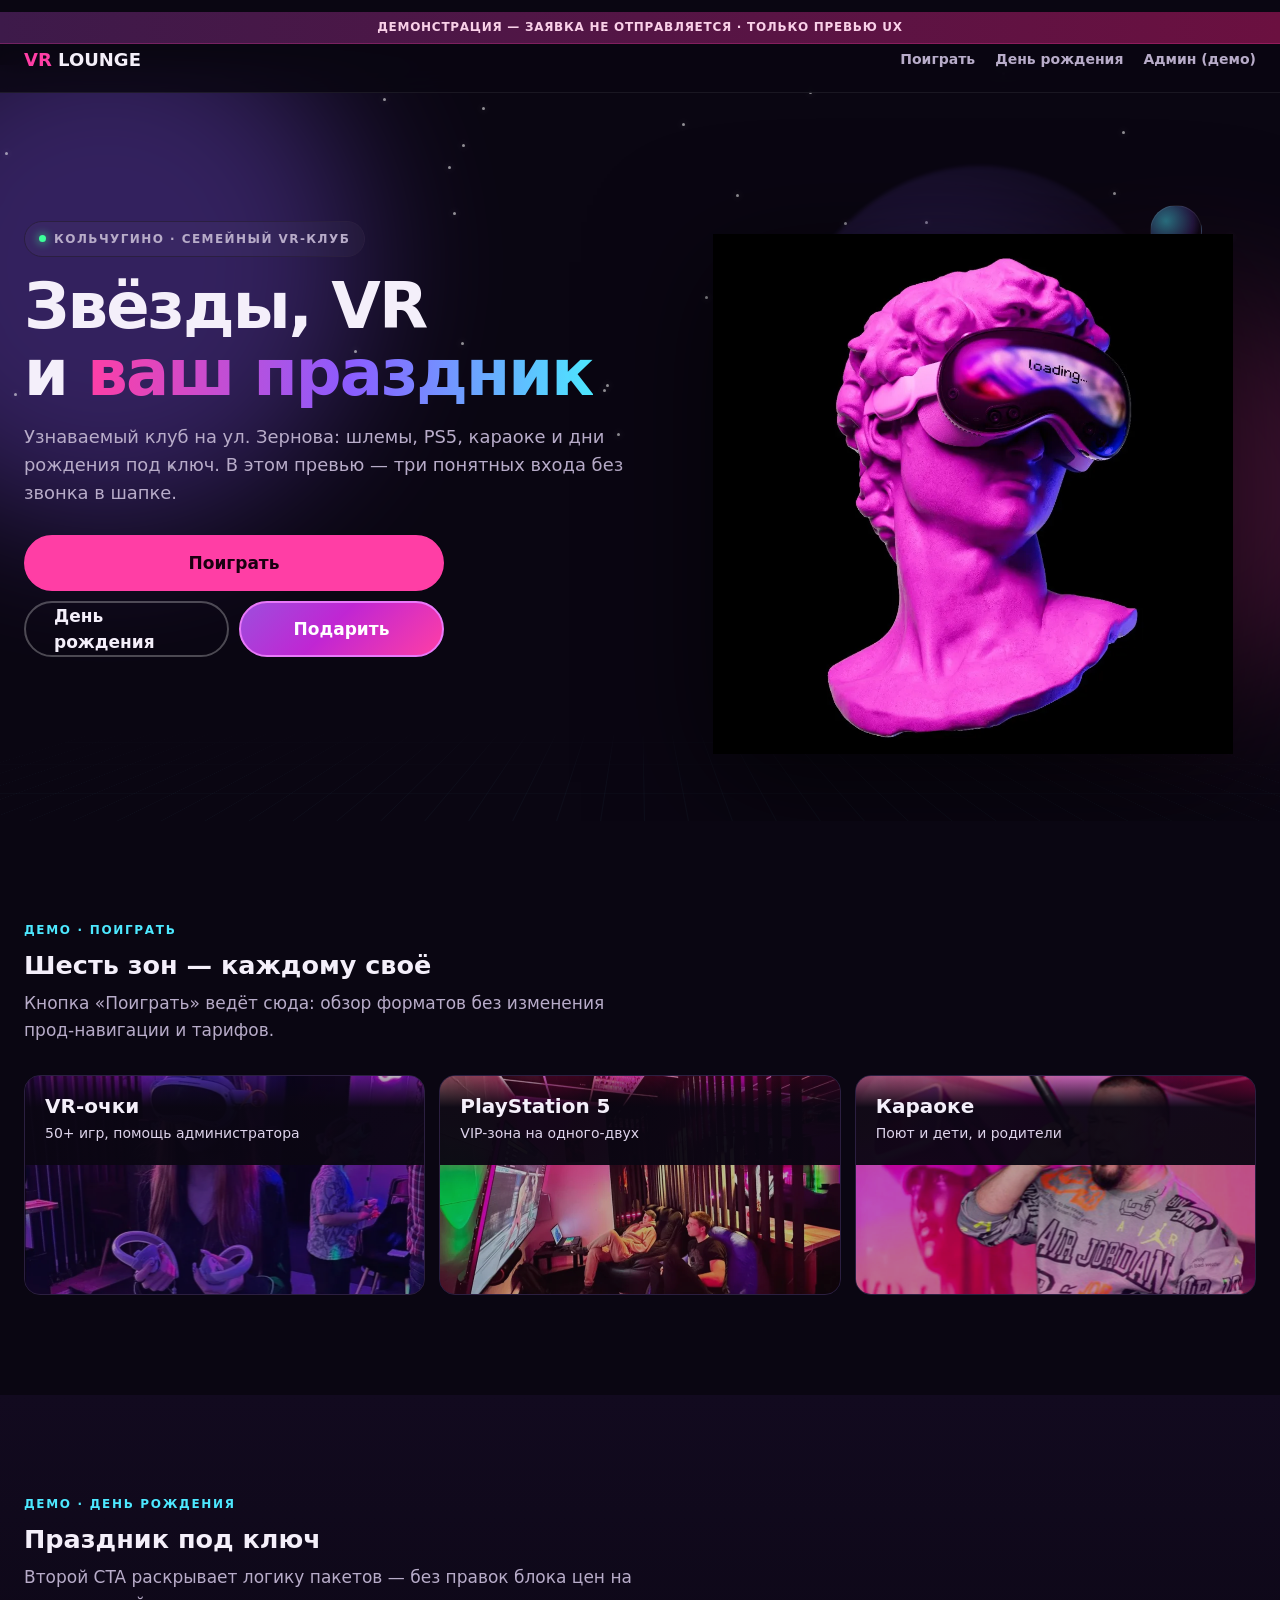
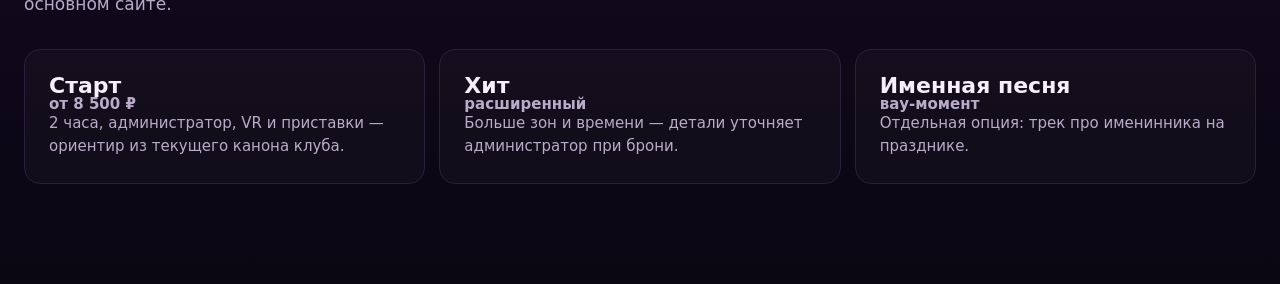
==== preview/gift-card-mockup/index.html @ f7c7a634 "Add isolated gift card UI preview mockup Self-contained preview folder with hero CTAs, gift bottom s" ====
<!doctype html>
<html lang="ru">
<head>
  <meta charset="utf-8">
  <meta name="viewport" content="width=device-width, initial-scale=1, viewport-fit=cover">
  <meta name="color-scheme" content="dark">
  <meta name="robots" content="noindex, nofollow">
  <title>PREVIEW · VR Lounge — подарочная карта</title>
  <link rel="icon" href="../../img/favicon.svg" type="image/svg+xml">
  <link rel="stylesheet" href="css/preview.css">
</head>
<body>
  <p class="demo-ribbon" role="status">Демонстрация — заявка не отправляется · только превью UX</p>
  <a class="skip" href="#main">К содержимому</a>

  <header class="top">
    <div class="wrap top__in">
      <a class="logo" href="#main"><span class="logo__mark">VR</span> LOUNGE</a>
      <nav class="nav" aria-label="Превью-разделы">
        <a href="#play">Поиграть</a>
        <a href="#birthday">День рождения</a>
        <a href="admin-preview.html">Админ (демо)</a>
      </nav>
    </div>
  </header>

  <main id="main">
    <section class="hero" aria-labelledby="hero-title">
      <div class="hero__bg" aria-hidden="true">
        <span class="orb orb--a"></span>
        <span class="orb orb--b"></span>
        <span class="grid-floor"></span>
        <div class="stars"></div>
      </div>
      <div class="wrap hero__in">
        <div class="hero__copy">
          <p class="eyebrow"><span class="dot" aria-hidden="true"></span> Кольчугино · семейный VR-клуб</p>
          <h1 id="hero-title">Звёзды, VR и&nbsp;<span class="grad">ваш праздник</span></h1>
          <p class="lead">Узнаваемый клуб на ул. Зернова: шлемы, PS5, караоке и дни рождения под ключ. В этом превью — три понятных входа без звонка в шапке.</p>
          <div class="hero-cta">
            <a class="btn btn--xl" href="#play">Поиграть</a>
            <div class="hero-cta__row">
              <a class="btn btn--ghost btn--xl" href="#birthday">День рождения</a>
              <button type="button" class="btn btn--gift btn--xl" id="btn-gift-open">Подарить</button>
            </div>
          </div>
        </div>
        <figure class="hero__figure" aria-hidden="true">
          <span class="planet planet--1"></span>
          <span class="planet planet--2"></span>
          <img src="../../img/hero-david.webp" width="900" height="1000" alt="" fetchpriority="high" decoding="async">
        </figure>
      </div>
    </section>

    <section class="sec" id="play" aria-labelledby="play-h">
      <div class="wrap">
        <header class="sec__head">
          <p class="kicker">Демо · Поиграть</p>
          <h2 id="play-h">Шесть зон — каждому своё</h2>
          <p class="sec__note">Кнопка «Поиграть» ведёт сюда: обзор форматов без изменения прод-навигации и тарифов.</p>
        </header>
        <div class="zone-grid">
          <article class="zone-card">
            <img src="../../img/zone-vr.webp" alt="" loading="lazy" width="800" height="500">
            <div class="zone-card__t"><h3>VR-очки</h3><p>50+ игр, помощь администратора</p></div>
          </article>
          <article class="zone-card">
            <img src="../../img/zone-ps5.webp" alt="" loading="lazy" width="800" height="500">
            <div class="zone-card__t"><h3>PlayStation 5</h3><p>VIP-зона на одного-двух</p></div>
          </article>
          <article class="zone-card">
            <img src="../../img/zone-karaoke.webp" alt="" loading="lazy" width="800" height="500">
            <div class="zone-card__t"><h3>Караоке</h3><p>Поют и дети, и родители</p></div>
          </article>
        </div>
      </div>
    </section>

    <section class="sec sec--alt" id="birthday" aria-labelledby="birthday-h">
      <div class="wrap">
        <header class="sec__head">
          <p class="kicker">Демо · День рождения</p>
          <h2 id="birthday-h">Праздник под ключ</h2>
          <p class="sec__note">Второй CTA раскрывает логику пакетов — без правок блока цен на основном сайте.</p>
        </header>
        <div class="party-cards">
          <div class="pack">
            <h3>Старт</h3>
            <p class="pack__price">от 8 500 ₽</p>
            <p>2 часа, администратор, VR и приставки — ориентир из текущего канона клуба.</p>
          </div>
          <div class="pack">
            <h3>Хит</h3>
            <p class="pack__price">расширенный</p>
            <p>Больше зон и времени — детали уточняет администратор при брони.</p>
          </div>
          <div class="pack">
            <h3>Именная песня</h3>
            <p class="pack__price">вау-момент</p>
            <p>Отдельная опция: трек про именинника на празднике.</p>
          </div>
        </div>
      </div>
    </section>
  </main>

  <div class="sheet-root" id="gift-sheet-root" aria-hidden="true">
    <div class="sheet" id="gift-sheet" role="dialog" aria-modal="true" aria-labelledby="gift-sheet-title" aria-describedby="gift-sheet-desc">
      <div class="sheet__handle" aria-hidden="true"></div>
      <header class="sheet__head">
        <div>
          <h2 class="sheet__title" id="gift-sheet-title">Подарочная карта VR Lounge</h2>
          <p class="sheet__sub" id="gift-sheet-desc">Оставьте телефон — администратор свяжется, уточнит подарок и поможет с оформлением. Время звонка не обещаем: всё по-человечески.</p>
        </div>
        <button type="button" class="sheet__close" id="gift-sheet-close" aria-label="Закрыть">×</button>
      </header>
      <div class="sheet__body">
        <div class="gift-layout">
          <div class="gift-card-preview">
            <div class="gift-card-shell" aria-hidden="true">
              <div class="gift-card">
                <div class="gift-card__face">
                  <span class="gift-card__demo">ДЕМО / ОБРАЗЕЦ</span>
                  <div class="gift-card__label">ПОДАРОЧНАЯ КАРТА</div>
                  <div class="gift-card__brand">VR LOUNGE</div>
                  <div class="gift-card__city">Кольчугино</div>
                  <div class="gift-card__amount" id="card-amount">3 000 ₽</div>
                  <div class="gift-card__recipient" id="card-recipient">Имя получателя — по желанию</div>
                  <div class="gift-card__serial" id="card-serial">№ образца · VR-DEMO-0123</div>
                  <div class="gift-card__qr" aria-hidden="true"><span>QR появится после выпуска</span></div>
                </div>
                <img class="gift-card__david" src="../../img/hero-david.webp" alt="" width="400" height="440" loading="lazy" decoding="async">
              </div>
            </div>
          </div>
          <div>
            <form id="gift-form" novalidate>
              <div class="field">
                <label for="gift-amount">Номинал карты</label>
                <div class="amount-row">
                  <button type="button" class="amount-btn" id="amount-minus" aria-label="Уменьшить на 1000">−</button>
                  <input class="amount-input" id="gift-amount" name="amount" inputmode="numeric" autocomplete="off" value="3000" aria-describedby="amount-error" required>
                  <button type="button" class="amount-btn" id="amount-plus" aria-label="Увеличить на 1000">+</button>
                </div>
                <div class="chips" role="group" aria-label="Быстрый выбор номинала">
                  <button type="button" class="chip" data-amount-chip="1000" aria-pressed="false">1 000</button>
                  <button type="button" class="chip" data-amount-chip="2000" aria-pressed="false">2 000</button>
                  <button type="button" class="chip" data-amount-chip="3000" aria-pressed="true">3 000</button>
                  <button type="button" class="chip" data-amount-chip="5000" aria-pressed="false">5 000</button>
                  <button type="button" class="chip" data-amount-chip="10000" aria-pressed="false">10 000</button>
                  <button type="button" class="chip" data-amount-chip="20000" aria-pressed="false">20 000</button>
                </div>
                <p class="field__err" id="amount-error" role="alert"></p>
              </div>
              <div class="field">
                <label for="gift-phone">Телефон покупателя</label>
                <input id="gift-phone" name="phone" type="tel" inputmode="tel" placeholder="Телефон покупателя" autocomplete="off" aria-describedby="phone-error" required>
                <p class="field__err" id="phone-error" role="alert"></p>
              </div>
              <div class="field">
                <label for="gift-recipient">Имя получателя <span class="small">(необязательно)</span></label>
                <input id="gift-recipient" name="recipient" type="text" autocomplete="off" maxlength="60" placeholder="Например, Маша">
                <small>Это тот, кому дарите впечатления — не обязательно совпадает с покупателем.</small>
              </div>
            </form>
            <div class="success-panel" id="gift-success" tabindex="-1">
              <h3>Так будет выглядеть подтверждение заявки</h3>
              <p>Администратор получит заявку и свяжется с вами. В этом превью ничего никуда не уходит — только показываем финальный экран.</p>
            </div>
          </div>
        </div>
      </div>
      <footer class="sheet__foot">
        <button type="submit" class="btn btn--xl" id="gift-submit" form="gift-form">Оставить заявку</button>
        <p class="sheet-demo-note">Демонстрация — заявка не отправляется</p>
      </footer>
    </div>
  </div>

  <script src="js/preview.js" defer></script>
</body>
</html>
---- preview/gift-card-mockup/css/preview.css ----
:root{
  --bg:#0a0612;--bg2:#120a1f;--card:#181026;--line:#2b1f40;--tx:#f4effa;--mut:#b8acc9;
  --acc:#ff3ea5;--acc-ink:#1a0010;--cy:#4de8ff;--vi:#8b5cff;--r:16px;
  --f:system-ui,-apple-system,"Segoe UI",Roboto,Ubuntu,Cantarell,sans-serif;
  --fd:system-ui,-apple-system,"Segoe UI Black","Arial Black",sans-serif;
  --sheet-h:min(92svh,780px);
}
@font-face{font-family:"Inter Cyr";src:url(../../fonts/inter-cyr.woff2) format("woff2");font-weight:400 800;font-style:normal;font-display:swap}
@font-face{font-family:"Mont Cyr";src:url(../../fonts/mont-cyr.woff2) format("woff2");font-weight:700 900;font-style:normal;font-display:swap}
*,*::before,*::after{box-sizing:border-box}
html{scroll-behavior:smooth;scroll-padding-top:72px}
body{margin:0;background:var(--bg);color:var(--tx);font:400 17px/1.55 "Inter Cyr",var(--f);-webkit-font-smoothing:antialiased;overflow-x:hidden}
img{max-width:100%;display:block}
a{color:inherit}
:focus-visible{outline:3px solid var(--cy);outline-offset:3px;border-radius:6px}
.wrap{width:min(1240px,100% - 48px);margin-inline:auto}
@media(max-width:480px){.wrap{width:calc(100% - 32px)}}
h1,h2,h3{font-family:"Mont Cyr",var(--fd);font-weight:900;margin:0;line-height:1.05;text-wrap:balance}
.grad{background:linear-gradient(92deg,var(--acc),var(--vi) 52%,var(--cy));-webkit-background-clip:text;background-clip:text;color:transparent}
.demo-ribbon{position:fixed;top:0;left:0;right:0;z-index:200;text-align:center;padding:6px 12px;font-size:12px;font-weight:700;letter-spacing:.06em;text-transform:uppercase;background:linear-gradient(90deg,#3d1a4a,#6b1040);color:#f9d0e8;border-bottom:1px solid #ff3ea544}
.skip{position:absolute;left:-999px;top:48px;z-index:210;background:var(--acc);color:var(--acc-ink);padding:8px 16px;border-radius:8px}.skip:focus{left:8px}

.top{position:sticky;top:28px;z-index:80;background:#0a0612d9;backdrop-filter:blur(14px);border-bottom:1px solid #ffffff12}
.top__in{display:flex;align-items:center;gap:20px;min-height:64px}
.logo{font:900 18px/1 "Mont Cyr",var(--fd);text-decoration:none}
.logo__mark{color:var(--acc)}
.nav{display:flex;gap:20px;margin-left:auto;font-size:14px;font-weight:600}
.nav a{color:var(--mut);text-decoration:none}.nav a:hover{color:var(--tx)}
@media(max-width:720px){.nav{display:none}}

.btn{display:inline-flex;align-items:center;justify-content:center;gap:8px;min-height:48px;padding:0 22px;border-radius:99px;background:var(--acc);color:var(--acc-ink);font-weight:800;font-size:15px;text-decoration:none;border:2px solid var(--acc);cursor:pointer;font-family:inherit;transition:transform .15s,box-shadow .15s}
.btn:hover{transform:translateY(-1px);box-shadow:0 12px 36px -10px #ff3ea5aa}
.btn--ghost{background:transparent;color:var(--tx);border-color:#ffffff45;box-shadow:none}
.btn--ghost:hover{border-color:var(--acc)}
.btn--xl{min-height:56px;padding:0 28px;font-size:17px;width:100%}
.btn--sm{min-height:40px;padding:0 14px;font-size:13px}
.btn--gift{background:linear-gradient(135deg,#9d4edd,#c026d3 45%,#ff3ea5);border-color:#e879f9;color:#fff}
.btn--gift:hover{box-shadow:0 14px 40px -12px #c026d399}
.btn:disabled{opacity:.45;cursor:not-allowed;transform:none;box-shadow:none}

.hero{position:relative;padding:32px 0 0;overflow:clip;isolation:isolate}
.hero__bg{position:absolute;inset:0;z-index:-1;pointer-events:none}
.hero__bg .orb{position:absolute;border-radius:50%;filter:blur(72px);opacity:.32}
.hero__bg .orb--a{width:min(520px,70vw);aspect-ratio:1;background:var(--vi);left:-12%;top:-8%}
.hero__bg .orb--b{width:min(380px,55vw);aspect-ratio:1;background:var(--acc);right:-8%;bottom:18%;opacity:.22}
.hero__bg .grid-floor{position:absolute;left:-15%;right:-15%;bottom:0;height:38%;opacity:.35;background:linear-gradient(#4de8ff18 1px,transparent 1px) 0 0/100% 44px,linear-gradient(90deg,#4de8ff18 1px,transparent 1px) 0 0/44px 100%;transform:perspective(480px) rotateX(62deg);transform-origin:bottom;mask:linear-gradient(transparent,#000 65%)}
.stars span{position:absolute;width:3px;height:3px;border-radius:50%;background:#fff;opacity:.55;box-shadow:0 0 6px #fff6}
@media(prefers-reduced-motion:no-preference){.stars span{animation:twinkle 4s ease-in-out infinite alternate}}
@keyframes twinkle{to{opacity:.25;transform:scale(.85)}}
.hero__in{display:grid;grid-template-columns:1.05fr .95fr;gap:40px;align-items:center;min-height:min(680px,calc(100svh - 120px));padding-bottom:40px}
.eyebrow{display:inline-flex;gap:8px;align-items:center;font-size:12px;font-weight:700;letter-spacing:.12em;text-transform:uppercase;color:var(--mut);padding:8px 14px;border:1px solid var(--line);border-radius:99px;background:#ffffff08;margin:0 0 16px}
.dot{width:7px;height:7px;border-radius:50%;background:#3dff9a;box-shadow:0 0 10px #3dff9a}
.hero h1{font-size:clamp(36px,5vw,68px);letter-spacing:-.03em;margin:0 0 16px}
.lead{color:var(--mut);font-size:clamp(16px,1.4vw,19px);max-width:34em;margin:0 0 28px}
.small{font-size:13px;color:var(--mut);font-weight:500}
.hero-cta{display:grid;gap:10px;max-width:420px}
.hero-cta__row{display:grid;grid-template-columns:1fr 1fr;gap:10px}
@media(max-width:520px){.hero-cta__row{grid-template-columns:1fr}}
.hero__figure{position:relative;max-width:520px;margin-inline:auto;aspect-ratio:4/5}
.hero__figure::before{content:"";position:absolute;inset:8% 5% 0 8%;border-radius:50%;background:radial-gradient(circle at 40% 35%,#8b5cff55,transparent 62%);filter:blur(2px)}
.hero__figure img{width:100%;height:100%;object-fit:contain;object-position:50% 92%;filter:drop-shadow(0 28px 60px #000000aa)}
.planet{position:absolute;border-radius:50%;border:1px solid #ffffff18}
.planet--1{width:52px;height:52px;right:6%;top:14%;background:radial-gradient(circle at 30% 30%,#4de8ff88,#8b5cff33 55%,transparent 70%)}
.planet--2{width:28px;height:28px;left:4%;top:22%;background:radial-gradient(circle at 35% 35%,#ff3ea566,#120a1f)}
@media(max-width:900px){.hero__in{grid-template-columns:1fr;min-height:0}.hero__figure{max-width:min(380px,88vw);aspect-ratio:1/1.05}.hero__copy{text-align:left}}

.sec{padding:clamp(56px,8vw,100px) 0}
.sec--alt{background:linear-gradient(180deg,var(--bg2),var(--bg))}
.sec__head{margin-bottom:32px}
.kicker{font-size:12px;font-weight:800;letter-spacing:.14em;text-transform:uppercase;color:var(--cy);margin:0 0 12px}
.sec__note{color:var(--mut);max-width:36em;margin:12px 0 0}

.zone-grid{display:grid;grid-template-columns:repeat(3,1fr);gap:14px}
.zone-card{border-radius:var(--r);overflow:hidden;border:1px solid var(--line);background:var(--card);min-height:220px;position:relative}
.zone-card img{position:absolute;inset:0;width:100%;height:100%;object-fit:cover;opacity:.72}
.zone-card__t{position:relative;margin-top:auto;padding:20px;background:linear-gradient(transparent,#0a0612f2 35%)}
.zone-card h3{font-size:20px}.zone-card p{margin:6px 0 0;font-size:14px;color:#ddd3ea}
@media(max-width:800px){.zone-grid{grid-template-columns:1fr 1fr}}
@media(max-width:520px){.zone-grid{grid-template-columns:1fr}}

.party-cards{display:grid;grid-template-columns:repeat(3,1fr);gap:14px}
.pack{padding:24px;border-radius:var(--r);border:1px solid var(--line);background:#ffffff06}
.pack h3{font-size:22px}.pack__price{font:900 32px/1 "Mont Cyr",var(--fd);margin:12px 0;color:var(--acc)}
.pack p{color:var(--mut);font-size:15px;margin:0}
@media(max-width:800px){.party-cards{grid-template-columns:1fr}}

.sheet-root{position:fixed;inset:0;z-index:150;display:none;place-items:end center;padding:0}
.sheet-root.is-open{display:grid}
.sheet-root::before{content:"";position:absolute;inset:0;background:#05030acc;opacity:0;transition:opacity .28s}
.sheet-root.is-open::before{opacity:1}
@media(min-width:900px){.sheet-root{place-items:center;padding:24px}}
.sheet{position:relative;width:100%;max-height:var(--sheet-h);background:linear-gradient(180deg,#16101f,#0d0814);border:1px solid #ffffff1a;border-radius:20px 20px 0 0;display:flex;flex-direction:column;box-shadow:0 -20px 80px #00000080;transform:translateY(105%);transition:transform .32s cubic-bezier(.2,.8,.2,1)}
.sheet-root.is-open .sheet{transform:translateY(0)}
@media(min-width:900px){.sheet{max-width:720px;border-radius:20px;transform:translateY(12px) scale(.97);opacity:0}.sheet-root.is-open .sheet{transform:translateY(0) scale(1);opacity:1}}
@media(prefers-reduced-motion:reduce){.sheet-root::before,.sheet{transition:none}}
.sheet__handle{width:40px;height:4px;border-radius:99px;background:#ffffff30;margin:10px auto 0}
@media(min-width:900px){.sheet__handle{display:none}}
.sheet__head{display:flex;align-items:flex-start;justify-content:space-between;gap:16px;padding:16px 20px 8px;border-bottom:1px solid #ffffff10}
.sheet__title{font:900 22px/1.15 "Mont Cyr",var(--fd)}
.sheet__sub{font-size:14px;color:var(--mut);margin:6px 0 0;max-width:28em}
.sheet__close{width:44px;height:44px;border-radius:50%;border:1px solid var(--line);background:#ffffff0a;color:var(--tx);cursor:pointer;font-size:22px;line-height:1}
.sheet__body{overflow:auto;padding:16px 20px 120px;flex:1}
.sheet__foot{position:sticky;bottom:0;padding:12px 20px 20px;background:linear-gradient(transparent,#0d0814 24%);border-top:1px solid #ffffff10}
.sheet-demo-note{font-size:12px;color:#f0b8d8;text-align:center;margin:8px 0 0;font-weight:600}

.gift-layout{display:grid;gap:20px}
@media(min-width:700px){.gift-layout{grid-template-columns:1fr 1.1fr;align-items:start}}

/* Gift card: адаптации Uiverse (см. THIRD-PARTY-NOTICES.md) — без банковских элементов */
.gift-card-shell{position:relative;width:100%;max-width:400px;margin-inline:auto;aspect-ratio:85.6/54;border-radius:20px;padding:2px;isolation:isolate}
.gift-card-shell::before,.gift-card-shell::after{content:"";position:absolute;inset:0;border-radius:inherit;pointer-events:none}
.gift-card-shell::before{background:linear-gradient(135deg,#8b5cff 0%,#c026d3 42%,#ff3ea5 78%,#4de8ff 100%);opacity:.72;z-index:0}
.gift-card-shell::after{background:linear-gradient(135deg,#8b5cff,#ff3ea5 55%,#c026d3);filter:blur(12px);opacity:.28;z-index:0}
@media(prefers-reduced-motion:reduce){.gift-card-shell::after{filter:blur(8px);opacity:.2}}
.gift-card{position:relative;z-index:1;width:100%;height:100%;border-radius:18px;overflow:hidden;
  background-color:#120818;
  background-image:
    radial-gradient(circle at 12% 18%,#8b5cff22 0 1px,transparent 1.4px),
    radial-gradient(circle at 72% 34%,#ffffff38 0 .65px,transparent .85px),
    radial-gradient(circle at 44% 78%,#ff3ea533 0 .9px,transparent 1.1px),
    radial-gradient(circle,#ffffff2a 0 .55px,transparent .7px);
  background-size:100% 100%,100% 100%,100% 100%,20px 22px;
  box-shadow:rgba(0,0,0,.42) 0 2px 2px,rgba(0,0,0,.28) 0 8px 16px -4px,rgba(139,92,255,.2) 0 18px 36px -12px,inset 0 1px 0 #ffffff30,inset 0 0 0 1px #ffffff12}
.gift-card::before{content:"";position:absolute;inset:5px;border-radius:14px;background:linear-gradient(145deg,#2a1248e6 0%,#5b1690c9 38%,#9d174dcc 72%,#be185de0 100%);z-index:0;pointer-events:none}
.gift-card::after{content:"";position:absolute;inset:0;background:radial-gradient(120% 80% at 0 0,#ffffff14,transparent 55%),radial-gradient(80% 60% at 100% 100%,#ff3ea518,transparent 50%);mix-blend-mode:screen;opacity:.55;pointer-events:none;z-index:1}
.gift-card__face{position:relative;z-index:2;display:flex;flex-direction:column;height:100%;padding:18px 20px;box-sizing:border-box;text-shadow:0 1px 8px #00000066}
.gift-card__demo{position:absolute;top:12px;right:12px;font-size:9px;font-weight:800;letter-spacing:.14em;padding:4px 8px;border-radius:6px;background:#00000066;color:#f5d0fe;border:1px solid #ffffff35}
.gift-card__label{font-size:10px;font-weight:800;letter-spacing:.22em;opacity:.94}
.gift-card__brand{font:900 17px/1.1 "Mont Cyr",var(--fd);margin-top:6px}
.gift-card__city{font-size:11px;opacity:.9;margin-top:2px}
.gift-card__amount{font:900 clamp(28px,7vw,36px)/1 "Mont Cyr",var(--fd);margin-top:14px;color:#fff}
.gift-card__recipient{font-size:13px;margin-top:8px;opacity:.96;max-width:62%}
.gift-card__serial{font-family:ui-monospace,monospace;font-size:10px;letter-spacing:.06em;margin-top:auto;padding-top:12px;opacity:.86;max-width:58%}
.gift-card__qr{position:absolute;left:18px;bottom:16px;width:52px;height:52px;border-radius:8px;border:1px dashed #ffffff50;background:#0a061266;display:grid;place-items:center;text-align:center;padding:4px;z-index:2}
.gift-card__qr span{font-size:7px;line-height:1.15;font-weight:700;letter-spacing:.02em;opacity:.92}
.gift-card__david{position:absolute;right:-4%;bottom:-6%;width:46%;max-width:170px;pointer-events:none;filter:drop-shadow(0 8px 24px #00000077);z-index:2}
.tg-mock{margin-top:20px;padding:14px;border-radius:12px;border:1px solid var(--line);background:#0a0612aa;font-family:ui-monospace,monospace;font-size:12px;line-height:1.5;color:#d8cfe8;white-space:pre-wrap}
.admin-actions{display:flex;flex-wrap:wrap;gap:8px;margin-top:12px}

.field{margin:0 0 14px}
.field label{display:block;font-size:13px;font-weight:700;margin-bottom:6px;color:#e8dff5}
.field small{display:block;font-size:12px;color:var(--mut);margin-top:4px}
.field input{width:100%;min-height:48px;border-radius:12px;border:1px solid var(--line);background:#0a0612cc;color:var(--tx);padding:0 14px;font:inherit}
.field input:user-invalid,.field input.is-invalid{border-color:#f87171;box-shadow:0 0 0 1px #f8717133}
.field__err{font-size:12px;color:#fca5a5;margin-top:4px;min-height:1.2em}

.amount-row{display:flex;align-items:stretch;gap:8px}
.amount-btn{width:48px;border-radius:12px;border:1px solid var(--line);background:#ffffff0a;color:var(--tx);font-size:22px;cursor:pointer}
.amount-input{flex:1;text-align:center;font-weight:800;font-size:20px;font-variant-numeric:tabular-nums}
.chips{display:flex;flex-wrap:wrap;gap:8px;margin-top:10px}
.chip{padding:8px 12px;border-radius:99px;border:1px solid var(--line);background:#ffffff08;font-size:13px;font-weight:700;cursor:pointer;font-family:inherit;color:var(--tx)}
.chip[aria-pressed="true"]{border-color:var(--acc);background:#ff3ea522;color:#ffd4ec}

.success-panel{display:none;text-align:center;padding:24px 8px}
.success-panel.is-visible{display:block}
.success-panel h3{font-size:24px}
.success-panel p{color:var(--mut);max-width:28em;margin:12px auto 0}

/* admin */
.admin{max-width:1080px;margin:0 auto;padding:80px 24px 48px}
.admin h1{font-size:clamp(28px,4vw,40px)}
.admin-table{width:100%;border-collapse:collapse;font-size:14px;margin:20px 0}
.admin-table th,.admin-table td{border:1px solid var(--line);padding:10px 12px;text-align:left;vertical-align:top}
.admin-table th{background:#ffffff08;font-size:12px;text-transform:uppercase;letter-spacing:.06em}
.badge-st{display:inline-block;padding:4px 8px;border-radius:6px;font-size:11px;font-weight:800;text-transform:uppercase}
.badge-st--new{background:#4de8ff22;color:#a5f3fc}
.badge-st--wait{background:#fbbf2422;color:#fde68a}
.badge-st--active{background:#3dff9a22;color:#bbf7d0}
.badge-st--part{background:#c026d322;color:#f5d0fe}
.badge-st--done{background:#64748b33;color:#cbd5e1}
.admin-grid{display:grid;grid-template-columns:1fr 1fr;gap:20px;margin-top:24px}
@media(max-width:800px){.admin-grid{grid-template-columns:1fr}}
.admin-panel{border:1px solid var(--line);border-radius:var(--r);padding:20px;background:#ffffff05}
.history{font-size:13px;color:var(--mut);margin:8px 0 0;padding-left:18px}
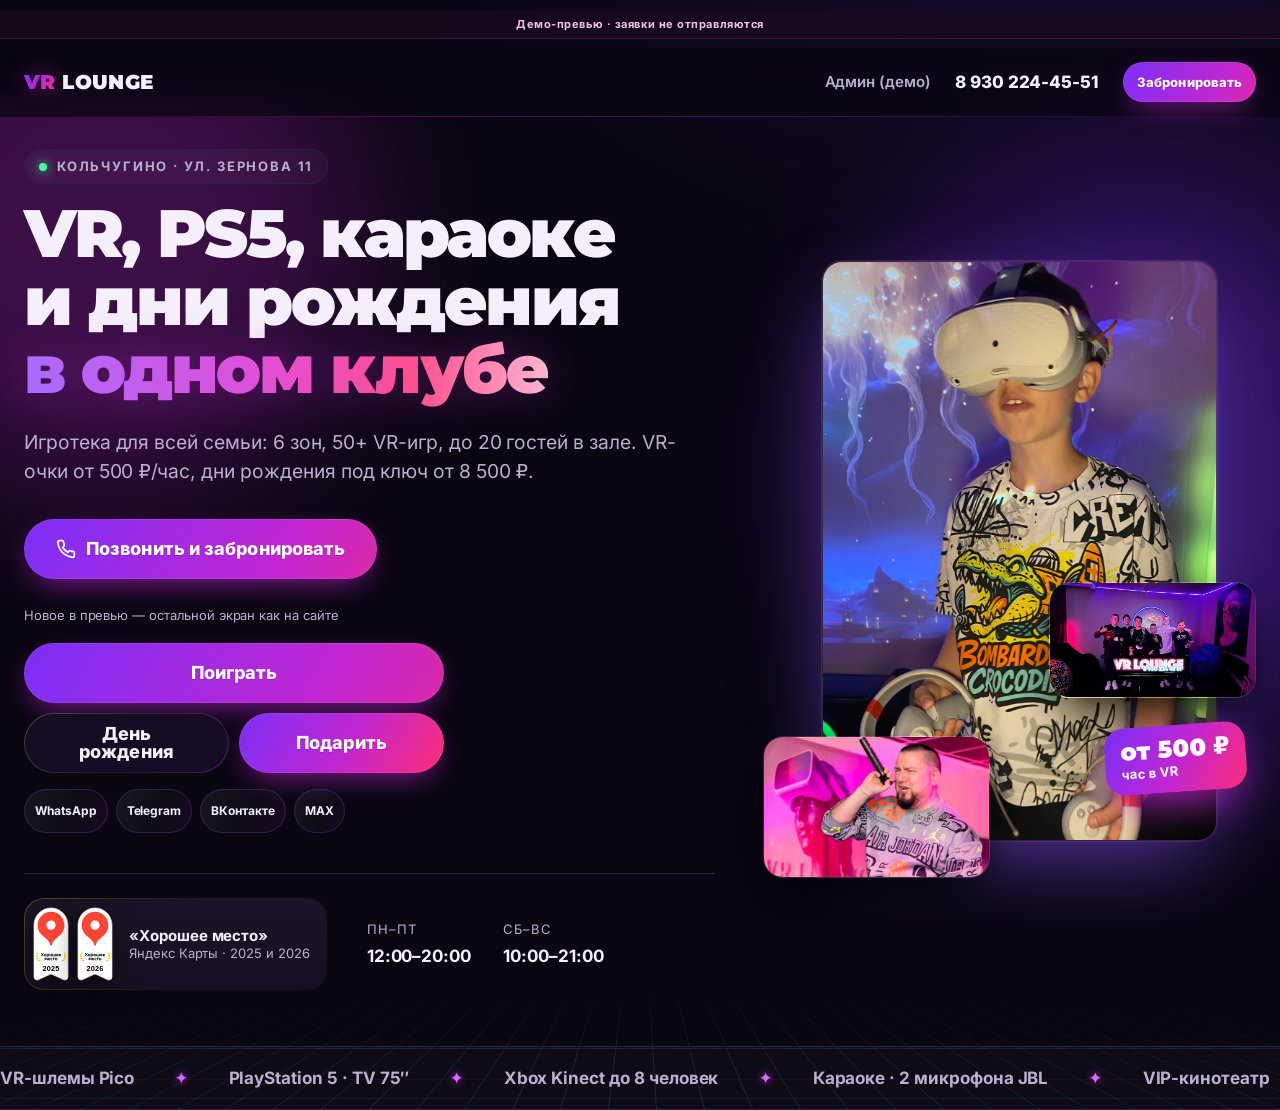
==== commit 0c593598: "fix(preview): align gift mockup with production hero and booking sheet Restore production hero/layou" ====
--- a/preview/gift-card-mockup/index.html
+++ b/preview/gift-card-mockup/index.html
@@ -1,182 +1,177 @@
 <!doctype html>
-<html lang="ru">
+<html lang="ru" class="js">
 <head>
   <meta charset="utf-8">
   <meta name="viewport" content="width=device-width, initial-scale=1, viewport-fit=cover">
   <meta name="color-scheme" content="dark">
   <meta name="robots" content="noindex, nofollow">
+  <meta name="theme-color" content="#0a0612">
   <title>PREVIEW · VR Lounge — подарочная карта</title>
   <link rel="icon" href="../../img/favicon.svg" type="image/svg+xml">
-  <link rel="stylesheet" href="css/preview.css">
+  <link rel="preload" as="image" href="../../img/hero-collage.webp">
+  <link rel="preload" as="font" type="font/woff2" href="../../fonts/mont-cyr.woff2" crossorigin>
+  <link rel="preload" as="font" type="font/woff2" href="../../fonts/inter-cyr.woff2" crossorigin>
+  <link rel="stylesheet" href="../../css/style.css">
+  <link rel="stylesheet" href="css/preview-gift.css">
 </head>
-<body>
-  <p class="demo-ribbon" role="status">Демонстрация — заявка не отправляется · только превью UX</p>
+<body class="has-preview-tag">
+  <p class="preview-tag" role="status">Демо-превью · заявки не отправляются</p>
   <a class="skip" href="#main">К содержимому</a>
-
-  <header class="top">
+  <header class="top" id="top">
     <div class="wrap top__in">
-      <a class="logo" href="#main"><span class="logo__mark">VR</span> LOUNGE</a>
-      <nav class="nav" aria-label="Превью-разделы">
-        <a href="#play">Поиграть</a>
-        <a href="#birthday">День рождения</a>
+      <a class="logo" href="#top" aria-label="VR Lounge — наверх"><span class="logo__mark">VR</span> LOUNGE</a>
+      <nav class="nav" aria-label="Разделы">
         <a href="admin-preview.html">Админ (демо)</a>
       </nav>
+      <a class="top__phone" href="tel:+79302244551">8 930 224-45-51</a>
+      <a class="btn btn--sm" href="tel:+79302244551" data-book>Забронировать</a>
     </div>
   </header>
 
-  <main id="main">
-    <section class="hero" aria-labelledby="hero-title">
-      <div class="hero__bg" aria-hidden="true">
-        <span class="orb orb--a"></span>
-        <span class="orb orb--b"></span>
-        <span class="grid-floor"></span>
-        <div class="stars"></div>
-      </div>
+  <main id="main" class="preview-hero">
+    <section class="hero" aria-labelledby="h1">
+      <div class="hero__bg" aria-hidden="true"><span class="hero__photo"></span><span class="orb orb--a"></span><span class="orb orb--b"></span><span class="grid-floor"></span></div>
       <div class="wrap hero__in">
         <div class="hero__copy">
-          <p class="eyebrow"><span class="dot" aria-hidden="true"></span> Кольчугино · семейный VR-клуб</p>
-          <h1 id="hero-title">Звёзды, VR и&nbsp;<span class="grad">ваш праздник</span></h1>
-          <p class="lead">Узнаваемый клуб на ул. Зернова: шлемы, PS5, караоке и дни рождения под ключ. В этом превью — три понятных входа без звонка в шапке.</p>
-          <div class="hero-cta">
-            <a class="btn btn--xl" href="#play">Поиграть</a>
-            <div class="hero-cta__row">
-              <a class="btn btn--ghost btn--xl" href="#birthday">День рождения</a>
-              <button type="button" class="btn btn--gift btn--xl" id="btn-gift-open">Подарить</button>
+          <div class="hero__first">
+            <picture class="hero__art" aria-hidden="true">
+              <source media="(max-width:700px)" srcset="../../img/hero-collage-600.webp 600w, ../../img/hero-collage.webp 900w" sizes="(max-width:700px) 120vw">
+              <img src="../../img/hero-collage.webp" alt="" width="900" height="1000" fetchpriority="high" decoding="async">
+            </picture>
+            <p class="eyebrow"><span class="dot"></span> Кольчугино · ул. Зернова 11</p>
+            <h1 id="h1">VR, PS5, караоке<br>и&nbsp;дни рождения<br><span class="grad">в&nbsp;одном клубе</span></h1>
+            <p class="lead">Игротека для всей семьи:<span class="lead__more"> 6&nbsp;зон, 50+ VR-игр, до&nbsp;20&nbsp;гостей в&nbsp;зале.</span> VR-очки от&nbsp;500&nbsp;₽/&#8288;час, дни рождения под&nbsp;ключ от&nbsp;8&nbsp;500&nbsp;₽.</p>
+            <div class="cta">
+              <a class="btn btn--xl" href="tel:+79302244551" data-book><svg class="i-phone" aria-hidden="true" viewBox="0 0 24 24"><path d="M22 16.92v3a2 2 0 0 1-2.18 2 19.8 19.8 0 0 1-8.63-3.07 19.5 19.5 0 0 1-6-6A19.8 19.8 0 0 1 2.12 4.18 2 2 0 0 1 4.11 2h3a2 2 0 0 1 2 1.72c.13.96.36 1.9.7 2.81a2 2 0 0 1-.45 2.11L8.09 9.91a16 16 0 0 0 6 6l1.27-1.27a2 2 0 0 1 2.11-.45c.91.34 1.85.57 2.81.7A2 2 0 0 1 22 16.92z"/></svg>Позвонить и забронировать</a>
+              <div class="preview-actions" aria-label="Демо: новые входы">
+                <p class="preview-note">Новое в превью — остальной экран как на сайте</p>
+                <button type="button" class="btn btn--xl" data-book data-book-label="Поиграть">Поиграть</button>
+                <div class="preview-actions__row">
+                  <button type="button" class="btn btn--ghost btn--xl" data-book data-book-label="День рождения">День рождения</button>
+                  <button type="button" class="btn btn--gift btn--xl" id="btn-gift-open">Подарить</button>
+                </div>
+              </div>
+              <div class="msg">
+                <a class="chip" href="https://wa.me/79302244551">WhatsApp</a><a class="chip" href="https://t.me/YulaAlex">Telegram</a>
+                <a class="chip" href="https://vk.me/vr_lounge">ВКонтакте</a>
+                <a class="chip" href="https://max.ru/u/f9LHodD0cOKSx9uuDZ-6hXAbDeN5QP3qLkAMXoGyU8OJMya8zv9ih77FB_w">MAX</a>
+              </div>
+              <a class="btn btn--ghost hero__alt" href="#party" hidden>Пакеты на день рождения</a>
             </div>
           </div>
+          <div class="hero__meta">
+            <a class="gp" href="https://yandex.ru/maps/org/vr_lounge/5361992713/reviews/" aria-label="Награда Яндекс Карт"><img src="../../img/yandex-good-place-2025.svg" alt="Хорошее место 2025" width="54" height="110"><img src="../../img/yandex-good-place-2026.svg" alt="Хорошее место 2026" width="54" height="110"><span class="gp__t"><b>«Хорошее место»</b>Яндекс Карты · 2025 и 2026</span></a>
+            <dl class="hours">
+              <div><dt>Пн–Пт</dt><dd>12:00–20:00</dd></div>
+              <div><dt>Сб–Вс</dt><dd>10:00–21:00</dd></div>
+            </dl>
+          </div>
         </div>
-        <figure class="hero__figure" aria-hidden="true">
-          <span class="planet planet--1"></span>
-          <span class="planet planet--2"></span>
-          <img src="../../img/hero-david.webp" width="900" height="1000" alt="" fetchpriority="high" decoding="async">
-        </figure>
-      </div>
-    </section>
-
-    <section class="sec" id="play" aria-labelledby="play-h">
-      <div class="wrap">
-        <header class="sec__head">
-          <p class="kicker">Демо · Поиграть</p>
-          <h2 id="play-h">Шесть зон — каждому своё</h2>
-          <p class="sec__note">Кнопка «Поиграть» ведёт сюда: обзор форматов без изменения прод-навигации и тарифов.</p>
-        </header>
-        <div class="zone-grid">
-          <article class="zone-card">
-            <img src="../../img/zone-vr.webp" alt="" loading="lazy" width="800" height="500">
-            <div class="zone-card__t"><h3>VR-очки</h3><p>50+ игр, помощь администратора</p></div>
-          </article>
-          <article class="zone-card">
-            <img src="../../img/zone-ps5.webp" alt="" loading="lazy" width="800" height="500">
-            <div class="zone-card__t"><h3>PlayStation 5</h3><p>VIP-зона на одного-двух</p></div>
-          </article>
-          <article class="zone-card">
-            <img src="../../img/zone-karaoke.webp" alt="" loading="lazy" width="800" height="500">
-            <div class="zone-card__t"><h3>Караоке</h3><p>Поют и дети, и родители</p></div>
-          </article>
+        <div class="hero__media" data-tilt>
+          <figure class="ph ph--main"><img src="../../img/gallery-guest-20.webp" alt="Ребёнок в VR-шлеме в клубе VR Lounge" width="1200" height="1600" loading="lazy"></figure>
+          <figure class="ph ph--b"><img src="../../img/zone-karaoke.webp" alt="" width="800" height="500"></figure>
+          <figure class="ph ph--c"><img src="../../img/gallery-guest-03.webp" alt="" width="1600" height="900"></figure>
+          <div class="badge" aria-hidden="true"><b>от 500 ₽</b><span>час в VR</span></div>
         </div>
       </div>
-    </section>
-
-    <section class="sec sec--alt" id="birthday" aria-labelledby="birthday-h">
-      <div class="wrap">
-        <header class="sec__head">
-          <p class="kicker">Демо · День рождения</p>
-          <h2 id="birthday-h">Праздник под ключ</h2>
-          <p class="sec__note">Второй CTA раскрывает логику пакетов — без правок блока цен на основном сайте.</p>
-        </header>
-        <div class="party-cards">
-          <div class="pack">
-            <h3>Старт</h3>
-            <p class="pack__price">от 8 500 ₽</p>
-            <p>2 часа, администратор, VR и приставки — ориентир из текущего канона клуба.</p>
-          </div>
-          <div class="pack">
-            <h3>Хит</h3>
-            <p class="pack__price">расширенный</p>
-            <p>Больше зон и времени — детали уточняет администратор при брони.</p>
-          </div>
-          <div class="pack">
-            <h3>Именная песня</h3>
-            <p class="pack__price">вау-момент</p>
-            <p>Отдельная опция: трек про именинника на празднике.</p>
-          </div>
-        </div>
-      </div>
+      <div class="ticker" aria-label="Что есть в клубе" role="region"><ul class="ticker__track">
+        <li>VR-шлемы Pico</li><li>PlayStation 5 · TV 75″</li><li>Xbox Kinect до 8 человек</li><li>Караоке · 2 микрофона JBL</li><li>VIP-кинотеатр</li><li>Настольные игры и мафия</li><li>Проектор 4K</li>
+      </ul></div>
     </section>
   </main>
 
-  <div class="sheet-root" id="gift-sheet-root" aria-hidden="true">
-    <div class="sheet" id="gift-sheet" role="dialog" aria-modal="true" aria-labelledby="gift-sheet-title" aria-describedby="gift-sheet-desc">
-      <div class="sheet__handle" aria-hidden="true"></div>
-      <header class="sheet__head">
-        <div>
-          <h2 class="sheet__title" id="gift-sheet-title">Подарочная карта VR Lounge</h2>
-          <p class="sheet__sub" id="gift-sheet-desc">Оставьте телефон — администратор свяжется, уточнит подарок и поможет с оформлением. Время звонка не обещаем: всё по-человечески.</p>
-        </div>
-        <button type="button" class="sheet__close" id="gift-sheet-close" aria-label="Закрыть">×</button>
-      </header>
-      <div class="sheet__body">
-        <div class="gift-layout">
-          <div class="gift-card-preview">
-            <div class="gift-card-shell" aria-hidden="true">
-              <div class="gift-card">
-                <div class="gift-card__face">
-                  <span class="gift-card__demo">ДЕМО / ОБРАЗЕЦ</span>
+  <div class="bs" id="bs" role="dialog" aria-modal="true" aria-labelledby="bs-h" hidden>
+    <div class="bs__back" data-bs-close></div>
+    <div class="bs__box">
+      <div class="bs__grab" aria-hidden="true"></div>
+      <button type="button" class="bs__x" data-bs-close aria-label="Закрыть"><svg viewBox="0 0 24 24" aria-hidden="true"><path d="M6 6l12 12M18 6 6 18"/></svg></button>
+      <p class="kicker bs__k">Бронирование · Юлия</p>
+      <h2 class="bs__h" id="bs-h">Как удобнее связаться?</h2>
+      <p class="bs__ctx" hidden></p>
+      <p class="bs__lead">Подскажем свободное время и поможем выбрать праздник. Отвечаем быстро.</p>
+      <a class="bs__call" href="tel:+79302244551"><span class="bs__callic" aria-hidden="true"><svg class="i-phone" viewBox="0 0 24 24"><path d="M22 16.92v3a2 2 0 0 1-2.18 2 19.8 19.8 0 0 1-8.63-3.07 19.5 19.5 0 0 1-6-6A19.8 19.8 0 0 1 2.12 4.18 2 2 0 0 1 4.11 2h3a2 2 0 0 1 2 1.72c.13.96.36 1.9.7 2.81a2 2 0 0 1-.45 2.11L8.09 9.91a16 16 0 0 0 6 6l1.27-1.27a2 2 0 0 1 2.11-.45c.91.34 1.85.57 2.81.7A2 2 0 0 1 22 16.92z"/></svg></span><span class="bs__calltx"><b>Позвонить</b><span class="bs__num">8 930 224-45-51</span></span><span class="bs__arr" aria-hidden="true">→</span></a>
+      <div class="bs__grid">
+        <a class="bs__opt bs__opt--wa" href="https://wa.me/79302244551" target="_blank" rel="noopener"><span class="bs__ic" aria-hidden="true"><svg viewBox="0 0 24 24"><circle cx="12" cy="12" r="12" fill="#25D366"/></svg></span><b>WhatsApp</b></a>
+        <a class="bs__opt bs__opt--tg" href="https://t.me/YulaAlex" target="_blank" rel="noopener"><span class="bs__ic" aria-hidden="true"><svg viewBox="0 0 24 24"><path fill="#26A5E4" d="M12 0a12 12 0 1 0 0 24 12 12 0 0 0 0-24z"/></svg></span><b>Telegram</b></a>
+        <a class="bs__opt bs__opt--vk" href="https://vk.me/vr_lounge" target="_blank" rel="noopener"><span class="bs__ic" aria-hidden="true"><svg viewBox="0 0 24 24"><path fill="#0077FF" d="M12 0a12 12 0 1 0 0 24 12 12 0 0 0 0-24z"/></svg></span><b>ВКонтакте</b></a>
+        <a class="bs__opt bs__opt--mx" href="https://max.ru/u/f9LHodD0cOKSx9uuDZ-6hXAbDeN5QP3qLkAMXoGyU8OJMya8zv9ih77FB_w" target="_blank" rel="noopener"><span class="bs__ic" aria-hidden="true"><svg viewBox="0 0 24 24"><rect fill="#8b5cff" width="24" height="24" rx="12"/></svg></span><b>Max</b></a>
+      </div>
+      <p class="bs__hint">Кольчугино, ул. Зернова 11, ТЦ «ТРИО» · Пн–Пт 12–20, Сб–Вс 10–21</p>
+    </div>
+  </div>
+
+  <div class="bs bs--gift" id="gift-bs" role="dialog" aria-modal="true" aria-labelledby="gift-bs-h" hidden>
+    <div class="bs__back" data-gift-close></div>
+    <div class="bs__box">
+      <div class="bs__grab" aria-hidden="true"></div>
+      <button type="button" class="bs__x" data-gift-close aria-label="Закрыть"><svg viewBox="0 0 24 24" aria-hidden="true"><path d="M6 6l12 12M18 6 6 18"/></svg></button>
+      <p class="kicker bs__k">Подарок · VR Lounge</p>
+      <h2 class="bs__h" id="gift-bs-h">Подарочная карта</h2>
+      <p class="bs__lead">Оставьте телефон — администратор свяжется и поможет оформить подарок.</p>
+      <div class="gift-form">
+        <div class="gift-sheet-card">
+          <div class="gift-card-shell" aria-hidden="true">
+            <div class="gift-card">
+              <div class="gift-card__stars"></div>
+              <div class="gift-card__wash"></div>
+              <div class="gift-card__inner">
+                <div class="gift-card__david-wrap">
+                  <img class="gift-card__david" src="../../img/hero-david.webp" alt="" width="512" height="512" decoding="async">
+                </div>
+                <div class="gift-card__copy">
+                  <span class="gift-card__demo">ДЕМО</span>
                   <div class="gift-card__label">ПОДАРОЧНАЯ КАРТА</div>
                   <div class="gift-card__brand">VR LOUNGE</div>
                   <div class="gift-card__city">Кольчугино</div>
                   <div class="gift-card__amount" id="card-amount">3 000 ₽</div>
-                  <div class="gift-card__recipient" id="card-recipient">Имя получателя — по желанию</div>
-                  <div class="gift-card__serial" id="card-serial">№ образца · VR-DEMO-0123</div>
-                  <div class="gift-card__qr" aria-hidden="true"><span>QR появится после выпуска</span></div>
+                  <div class="gift-card__recipient" id="card-recipient">Кому дарите — по желанию</div>
+                  <div class="gift-card__serial" id="card-serial">VR-DEMO-0123 · образец</div>
                 </div>
-                <img class="gift-card__david" src="../../img/hero-david.webp" alt="" width="400" height="440" loading="lazy" decoding="async">
               </div>
             </div>
           </div>
-          <div>
-            <form id="gift-form" novalidate>
-              <div class="field">
-                <label for="gift-amount">Номинал карты</label>
-                <div class="amount-row">
-                  <button type="button" class="amount-btn" id="amount-minus" aria-label="Уменьшить на 1000">−</button>
-                  <input class="amount-input" id="gift-amount" name="amount" inputmode="numeric" autocomplete="off" value="3000" aria-describedby="amount-error" required>
-                  <button type="button" class="amount-btn" id="amount-plus" aria-label="Увеличить на 1000">+</button>
-                </div>
-                <div class="chips" role="group" aria-label="Быстрый выбор номинала">
-                  <button type="button" class="chip" data-amount-chip="1000" aria-pressed="false">1 000</button>
-                  <button type="button" class="chip" data-amount-chip="2000" aria-pressed="false">2 000</button>
-                  <button type="button" class="chip" data-amount-chip="3000" aria-pressed="true">3 000</button>
-                  <button type="button" class="chip" data-amount-chip="5000" aria-pressed="false">5 000</button>
-                  <button type="button" class="chip" data-amount-chip="10000" aria-pressed="false">10 000</button>
-                  <button type="button" class="chip" data-amount-chip="20000" aria-pressed="false">20 000</button>
-                </div>
-                <p class="field__err" id="amount-error" role="alert"></p>
-              </div>
-              <div class="field">
-                <label for="gift-phone">Телефон покупателя</label>
-                <input id="gift-phone" name="phone" type="tel" inputmode="tel" placeholder="Телефон покупателя" autocomplete="off" aria-describedby="phone-error" required>
-                <p class="field__err" id="phone-error" role="alert"></p>
-              </div>
-              <div class="field">
-                <label for="gift-recipient">Имя получателя <span class="small">(необязательно)</span></label>
-                <input id="gift-recipient" name="recipient" type="text" autocomplete="off" maxlength="60" placeholder="Например, Маша">
-                <small>Это тот, кому дарите впечатления — не обязательно совпадает с покупателем.</small>
-              </div>
-            </form>
-            <div class="success-panel" id="gift-success" tabindex="-1">
-              <h3>Так будет выглядеть подтверждение заявки</h3>
-              <p>Администратор получит заявку и свяжется с вами. В этом превью ничего никуда не уходит — только показываем финальный экран.</p>
+        </div>
+        <form id="gift-form" novalidate>
+          <div class="field">
+            <label for="gift-amount">Номинал</label>
+            <div class="amount-row">
+              <button type="button" class="amount-btn" id="amount-minus" aria-label="Минус 1000">−</button>
+              <input class="amount-input" id="gift-amount" inputmode="numeric" autocomplete="off" value="3000" aria-describedby="amount-error">
+              <button type="button" class="amount-btn" id="amount-plus" aria-label="Плюс 1000">+</button>
             </div>
+            <div class="chips" role="group" aria-label="Пресеты">
+              <button type="button" class="chip" data-amount-chip="1000">1 000</button>
+              <button type="button" class="chip" data-amount-chip="2000">2 000</button>
+              <button type="button" class="chip" data-amount-chip="3000" aria-pressed="true">3 000</button>
+              <button type="button" class="chip" data-amount-chip="5000">5 000</button>
+              <button type="button" class="chip" data-amount-chip="10000">10 000</button>
+              <button type="button" class="chip" data-amount-chip="20000">20 000</button>
+            </div>
+            <p class="field__err" id="amount-error" role="alert"></p>
           </div>
+          <div class="field">
+            <label for="gift-phone">Телефон покупателя</label>
+            <input id="gift-phone" type="tel" inputmode="tel" placeholder="Телефон покупателя" autocomplete="off" aria-describedby="phone-error">
+            <p class="field__err" id="phone-error" role="alert"></p>
+          </div>
+          <div class="field">
+            <label for="gift-recipient">Имя получателя <small>(необязательно)</small></label>
+            <input id="gift-recipient-input" type="text" maxlength="48" placeholder="Например, Маша" autocomplete="off">
+          </div>
+        </form>
+        <div class="gift-success" id="gift-success" tabindex="-1">
+          <h3>Так будет выглядеть подтверждение</h3>
+          <p>Администратор свяжется с вами. В демо ничего никуда не уходит.</p>
+        </div>
+        <div class="bs__footsticky">
+          <button type="submit" class="btn btn--xl" id="gift-submit" form="gift-form" style="width:100%">Оставить заявку</button>
+          <p class="bs__demo">Демонстрация — заявка не отправляется</p>
         </div>
       </div>
-      <footer class="sheet__foot">
-        <button type="submit" class="btn btn--xl" id="gift-submit" form="gift-form">Оставить заявку</button>
-        <p class="sheet-demo-note">Демонстрация — заявка не отправляется</p>
-      </footer>
     </div>
   </div>
+
+  <div class="callbar"><a class="btn" href="tel:+79302244551" data-book><svg class="i-phone" aria-hidden="true" viewBox="0 0 24 24"><path d="M22 16.92v3a2 2 0 0 1-2.18 2 19.8 19.8 0 0 1-8.63-3.07 19.5 19.5 0 0 1-6-6A19.8 19.8 0 0 1 2.12 4.18 2 2 0 0 1 4.11 2h3a2 2 0 0 1 2 1.72c.13.96.36 1.9.7 2.81a2 2 0 0 1-.45 2.11L8.09 9.91a16 16 0 0 0 6 6l1.27-1.27a2 2 0 0 1 2.11-.45c.91.34 1.85.57 2.81.7A2 2 0 0 1 22 16.92z"/></svg>Позвонить или написать</a></div>
 
   <script src="js/preview.js" defer></script>
 </body>
--- a/css/style.css
+++ b/css/style.css
@@ -0,0 +1,719 @@
+:root{--bg:#0a0612;--bg2:#120a1f;--card:#181026;--line:#2b1f40;--tx:#f4effa;--mut:#b8acc9;--acc:#ff3ea5;--acc-ink:#1a0010;--cy:#4de8ff;--vi:#8b5cff;--r:16px;--r-s:10px;--u:8px;
+--f:"Inter","Segoe UI",system-ui,-apple-system,Roboto,"Helvetica Neue",Arial,sans-serif;--fd:"Montserrat","Segoe UI Black","Arial Black",system-ui,sans-serif}
+*{box-sizing:border-box}html{scroll-behavior:smooth;scroll-padding-top:80px}
+body{margin:0;background:var(--bg);color:var(--tx);font:400 17px/1.55 var(--f);-webkit-font-smoothing:antialiased;overflow-x:hidden}
+img{max-width:100%;display:block}a{color:inherit}
+:focus-visible{outline:3px solid var(--cy);outline-offset:3px;border-radius:6px}
+.skip{position:absolute;left:-999px;top:8px;z-index:99;background:var(--acc);color:var(--acc-ink);padding:8px 16px;border-radius:8px}.skip:focus{left:8px}
+.wrap{width:min(1240px,100% - 48px);margin-inline:auto}
+@media(max-width:480px){.wrap{width:calc(100% - 32px)}}
+h1,h2,h3{font-family:var(--fd);font-weight:900;margin:0;line-height:1.02;text-wrap:balance}
+h1{font-size:clamp(40px,5.2vw,76px);letter-spacing:-.035em}
+h2{font-size:clamp(32px,4.4vw,60px);letter-spacing:-.03em}
+h3{font-size:22px;letter-spacing:-.01em;line-height:1.15}
+.grad{background:linear-gradient(90deg,var(--acc),var(--vi) 55%,var(--cy));-webkit-background-clip:text;background-clip:text;color:transparent}
+.kicker,.eyebrow{font:700 13px/1 var(--f);letter-spacing:.14em;text-transform:uppercase;color:var(--cy);margin:0 0 16px}
+.eyebrow{display:inline-flex;gap:10px;align-items:center;color:var(--mut);padding:10px 14px;border:1px solid var(--line);border-radius:99px;background:#ffffff08}
+.dot{width:8px;height:8px;border-radius:50%;background:#3dff9a;box-shadow:0 0 12px #3dff9a}
+.small{font-size:14px;color:var(--mut)}
+/* buttons */
+.btn{display:inline-flex;align-items:center;justify-content:center;gap:10px;min-height:48px;padding:0 24px;border-radius:99px;background:var(--acc);color:var(--acc-ink);font:800 16px/1 var(--f);text-decoration:none;border:2px solid var(--acc);transition:transform .16s,box-shadow .16s;box-shadow:0 0 0 0 #ff3ea500}
+.btn:hover{transform:translateY(-2px);box-shadow:0 10px 40px -8px #ff3ea5aa}
+.btn svg{width:20px;height:20px;fill:currentColor}
+.btn--xl{min-height:60px;padding:0 32px;font-size:18px}
+.btn--sm{min-height:40px;padding:0 18px;font-size:14px}
+.btn--ghost{background:transparent;color:var(--tx);border-color:#ffffff40}.btn--ghost:hover{border-color:var(--acc);box-shadow:none}
+.chip{display:inline-flex;align-items:center;min-height:44px;padding:0 18px;border-radius:99px;border:1px solid var(--line);background:#ffffff0a;text-decoration:none;font-weight:600;font-size:15px}
+.chip:hover{border-color:var(--cy)}
+.msg{display:flex;flex-wrap:wrap;gap:8px}
+/* header */
+.top{position:sticky;top:0;z-index:50;background:#0a0612cc;backdrop-filter:blur(14px);-webkit-backdrop-filter:blur(14px);border-bottom:1px solid #ffffff10}
+.top__in{display:flex;align-items:center;gap:24px;height:68px}
+.logo{font:900 20px/1 var(--fd);letter-spacing:.02em;text-decoration:none;white-space:nowrap}
+.logo__mark{color:var(--acc);text-shadow:0 0 18px #ff3ea580}
+.nav{display:flex;gap:24px;margin-left:auto}.nav a{text-decoration:none;color:var(--mut);font-size:15px;font-weight:600}.nav a:hover{color:var(--tx)}
+.top__phone{font-weight:800;text-decoration:none;white-space:nowrap}
+@media(max-width:1080px){.nav{display:none}.top__phone{margin-left:auto}}
+@media(max-width:560px){.top__phone{display:none}.top .btn{margin-left:auto}}
+/* hero */
+.hero{position:relative;overflow:hidden;padding:56px 0 0;isolation:isolate}
+.hero__bg{position:absolute;inset:0;z-index:-1}
+.orb{position:absolute;border-radius:50%;filter:blur(80px);opacity:.55}
+.orb--a{width:520px;height:520px;background:var(--acc);left:-160px;top:-120px;opacity:.28}
+.orb--b{width:600px;height:600px;background:var(--vi);right:-160px;top:80px;opacity:.35}
+.grid-floor{position:absolute;left:-20%;right:-20%;bottom:0;height:45%;background:linear-gradient(#4de8ff22 1px,transparent 1px) 0 0/100% 48px,linear-gradient(90deg,#4de8ff22 1px,transparent 1px) 0 0/48px 100%;transform:perspective(500px) rotateX(62deg);transform-origin:bottom;mask:linear-gradient(transparent,#000 70%)}
+.hero__in{display:grid;grid-template-columns:7fr 5fr;gap:48px;align-items:center;min-height:min(720px,calc(100svh - 160px))}
+.lead{font-size:clamp(17px,1.5vw,20px);color:var(--mut);max-width:34em;margin:24px 0 32px}
+.cta{display:flex;flex-wrap:wrap;gap:16px;align-items:center}
+.hours{display:flex;flex-wrap:wrap;gap:8px 32px;margin:40px 0 0;padding-top:24px;border-top:1px solid var(--line)}
+.hours div{margin:0}.hours dt{font-size:13px;color:var(--mut);text-transform:uppercase;letter-spacing:.08em}.hours dd{margin:4px 0 0;font-weight:700}
+.hero__media{position:relative;aspect-ratio:4/5;max-height:640px;transition:transform .6s cubic-bezier(.2,.7,.2,1)}
+.ph{position:absolute;margin:0;border-radius:var(--r);overflow:hidden;border:1px solid #ffffff22}
+.ph img{width:100%;height:100%;object-fit:cover}
+.ph--main{inset:0 8% 6% 12%;box-shadow:0 30px 80px -20px #8b5cff99,0 0 0 1px #ff3ea533}
+.ph--b{width:46%;aspect-ratio:8/5;left:0;bottom:0;box-shadow:0 20px 50px -10px #000}
+.ph--c{width:42%;aspect-ratio:16/9;right:0;top:52%;box-shadow:0 20px 50px -10px #000}
+.badge{position:absolute;right:2%;bottom:14%;background:var(--acc);color:var(--acc-ink);border-radius:var(--r);padding:12px 16px;line-height:1.1;transform:rotate(-4deg);box-shadow:0 16px 40px -8px #ff3ea5aa}
+.badge b{display:block;font:900 24px/1 var(--fd)}.badge span{font-size:13px;font-weight:700}
+.ticker{list-style:none;margin:56px 0 0;padding:18px 0;display:flex;gap:40px;white-space:nowrap;border-block:1px solid var(--line);background:#ffffff05;overflow:hidden;font-weight:700;color:var(--mut)}
+.ticker li{flex:none;display:flex;align-items:center;gap:40px}.ticker li::after{content:"✦";color:var(--acc)}
+.js .ticker__track{animation:tick 40s linear infinite;width:max-content}
+@keyframes tick{to{transform:translateX(-50%)}}
+@media(max-width:900px){.hero{padding-top:32px}.hero__in{grid-template-columns:1fr;gap:40px;min-height:0}.hero__media{max-width:520px;width:100%;margin-inline:auto;aspect-ratio:1/1}}
+@media(max-width:480px){.cta .btn--xl{width:100%;padding:0 16px;font-size:17px}.hours{gap:12px 24px}.hero__media{aspect-ratio:5/6}.badge b{font-size:20px}}
+/* sections */
+.sec{padding:clamp(72px,10vw,128px) 0}
+.sec--alt{background:linear-gradient(180deg,var(--bg2),var(--bg))}
+.sec__head{display:grid;grid-template-columns:7fr 5fr;gap:16px 48px;align-items:end;margin-bottom:48px}
+.sec__head .kicker{grid-column:1/-1;margin:0}
+.sec__note{color:var(--mut);margin:0;max-width:30em}
+@media(max-width:800px){.sec__head{grid-template-columns:1fr;margin-bottom:32px}}
+/* zones */
+.zones{display:grid;grid-template-columns:repeat(4,1fr);gap:16px}
+.zone{position:relative;border-radius:var(--r);overflow:hidden;min-height:300px;display:flex;align-items:flex-end;background:var(--card);isolation:isolate}
+.zone img{position:absolute;inset:0;width:100%;height:100%;object-fit:cover;z-index:-2;transition:transform .5s cubic-bezier(.2,.7,.2,1)}
+.zone::before{content:"";position:absolute;inset:0;z-index:-1;background:linear-gradient(180deg,#0a061200 30%,#0a0612f0 92%)}
+.zone:hover img{transform:scale(1.05)}
+.zone__t{padding:24px}.zone__t p{margin:8px 0 0;color:#e1d9ec;font-size:15px}
+.zone .price{display:inline-block;margin-top:16px;padding:6px 12px;border-radius:99px;background:#ffffff14;border:1px solid #ffffff2a;color:var(--tx);font-weight:800;font-size:14px}
+.zone--big{grid-column:span 2;grid-row:span 2;min-height:616px}.zone--big h3{font-size:36px}
+.zone--big .price{background:var(--acc);color:var(--acc-ink);border-color:var(--acc);font-size:16px}
+@media(max-width:1000px){.zones{grid-template-columns:repeat(2,1fr)}.zone--big{min-height:420px}}
+@media(max-width:560px){.zones{grid-template-columns:1fr}.zone--big{grid-column:auto;grid-row:auto;min-height:380px}.zone{min-height:240px}}
+/* zone galleries */
+.zone[data-zone]{cursor:pointer}
+.zone[data-zone]:focus-visible{outline:2px solid #e879f9;outline-offset:3px}
+.zone__gal{position:absolute;top:14px;right:14px;z-index:2;display:inline-flex;align-items:center;gap:6px;padding:6px 11px;border-radius:99px;font:700 11px/1 var(--f);letter-spacing:.03em;color:#fff;background:linear-gradient(135deg,#c026d3cc,#db2777cc);border:1px solid #ffffff2a;backdrop-filter:blur(10px);-webkit-backdrop-filter:blur(10px);box-shadow:0 6px 18px -10px #c026d388;opacity:.88;transition:opacity .2s,transform .2s}
+.zone__gal svg{width:14px;height:14px;fill:currentColor}
+.zone[data-zone]:hover .zone__gal,.zone[data-zone]:focus-visible .zone__gal{opacity:1;transform:translateY(-1px)}
+@media(max-width:560px){.zone__gal{top:10px;right:10px;padding:6px 10px;font-size:11px}}
+
+/* prices */
+.tabs{display:none;gap:4px;padding:4px;border-radius:99px;background:var(--card);border:1px solid var(--line);width:max-content;max-width:100%;margin-bottom:24px}
+.tabs button{min-height:44px;padding:0 20px;border:0;border-radius:99px;background:none;color:var(--mut);font:700 15px var(--f);cursor:pointer}
+.tabs [aria-selected=true]{background:var(--tx);color:var(--bg)}
+.prices{display:grid;grid-template-columns:1fr 1fr 1fr;gap:16px}
+.ptable,.hall{background:var(--card);border:1px solid var(--line);border-radius:var(--r);padding:32px}
+.ptable__h{font-size:20px;margin-bottom:16px}
+.ptable dl{margin:0}.ptable dl div{display:flex;justify-content:space-between;gap:16px;padding:14px 0;border-bottom:1px dashed var(--line)}
+.ptable dl div:last-child{border:0}.ptable dt{color:var(--mut)}.ptable dd{margin:0;font-weight:800;text-align:right;font-variant-numeric:tabular-nums}
+.hall{background:radial-gradient(120% 100% at 100% 0,#8b5cff40,transparent 60%),var(--card)}
+.hall h3{font-size:28px}.hall ul{list-style:none;padding:0;margin:24px 0}
+.hall li{display:flex;justify-content:space-between;padding:10px 0;border-bottom:1px dashed var(--line)}.hall li b{font-variant-numeric:tabular-nums}
+@media(max-width:1000px){.prices{grid-template-columns:1fr 1fr}.hall{grid-column:1/-1}}
+@media(max-width:700px){.js .tabs{display:flex}.prices{grid-template-columns:1fr}.js .ptable[hidden]{display:none}.ptable,.hall{padding:24px}.ptable dl div{flex-direction:column;gap:4px}.ptable dd{text-align:left}}
+/* packs */
+.packs{display:grid;grid-template-columns:repeat(3,1fr);gap:16px;align-items:stretch}
+.pack{position:relative;display:flex;flex-direction:column;background:var(--card);border:1px solid var(--line);border-radius:var(--r);padding:32px}
+.pack ul{list-style:none;padding:0;margin:24px 0 32px;flex:1}.pack li{padding:8px 0 8px 28px;position:relative;color:#ddd3ea}
+.pack li::before{content:"";position:absolute;left:4px;top:15px;width:10px;height:10px;border-radius:3px;background:var(--cy);transform:rotate(45deg)}
+.pack__name{font:900 16px/1 var(--f);letter-spacing:.12em;text-transform:uppercase;color:var(--mut);margin:0}
+.pack__price{font:900 44px/1 var(--fd);letter-spacing:-.03em;margin:16px 0 0}.pack__price span{font:600 16px var(--f);color:var(--mut);letter-spacing:0}
+.pack--hot{background:linear-gradient(160deg,#ff3ea52a,#8b5cff22 60%,var(--card));border-color:#ff3ea580;box-shadow:0 30px 80px -30px #ff3ea580}
+.pack__tag{position:absolute;top:-14px;left:32px;margin:0;background:var(--acc);color:var(--acc-ink);padding:6px 12px;border-radius:99px;font-weight:800;font-size:13px}
+@media(max-width:1000px){.packs{grid-template-columns:1fr;max-width:620px}}
+.song{display:grid;grid-template-columns:320px 1fr;gap:40px;align-items:center;margin-top:48px;padding:24px;border-radius:var(--r);background:var(--bg2);border:1px solid var(--line)}
+.song img{border-radius:var(--r-s);width:100%;height:auto;aspect-ratio:1;object-fit:cover}.song h3{font-size:32px}.song p{max-width:38em}
+@media(max-width:760px){.song{grid-template-columns:1fr;gap:24px}.song img{max-width:280px}}
+/* gallery */
+.gallery{display:grid;grid-auto-flow:column;grid-auto-columns:clamp(220px,24vw,340px);gap:16px;overflow-x:auto;padding:0 max(24px,calc((100% - 1240px)/2)) 16px;scroll-snap-type:x mandatory;scrollbar-width:thin;scrollbar-color:var(--line) transparent}
+.gallery img{width:100%;height:440px;object-fit:cover;border-radius:var(--r);scroll-snap-align:start}
+.gallery img:nth-child(even){margin-top:40px;height:400px}
+@media(max-width:560px){.gallery{grid-auto-columns:72%;padding-inline:16px}.gallery img{height:360px}.gallery img:nth-child(even){height:320px}}
+.center{text-align:center;margin-top:32px}.link{color:var(--cy);font-weight:700;text-underline-offset:4px}
+/* faq */
+.faqwrap{display:grid;grid-template-columns:5fr 7fr;gap:48px}.faqwrap .sec__head{display:block}
+.faq details{border-bottom:1px solid var(--line)}
+.faq summary{cursor:pointer;list-style:none;padding:24px 40px 24px 0;font:800 20px/1.3 var(--f);position:relative}
+.faq summary::-webkit-details-marker{display:none}
+.faq summary::after{content:"+";position:absolute;right:4px;top:18px;font-size:30px;color:var(--acc);transition:transform .16s}
+.faq details[open] summary::after{transform:rotate(45deg)}
+.faq p{margin:0 0 24px;color:var(--mut);max-width:40em}
+@media(max-width:800px){.faqwrap{grid-template-columns:1fr;gap:0}.faq summary{font-size:18px}}
+/* final */
+.final{position:relative;padding:clamp(72px,10vw,128px) 0 24px;background:radial-gradient(60% 80% at 20% 0,#ff3ea533,transparent 70%),radial-gradient(50% 70% at 90% 30%,#8b5cff40,transparent 70%),var(--bg2);border-top:1px solid var(--line)}
+.final__in{display:grid;grid-template-columns:7fr 5fr;gap:48px;align-items:end}
+.bigphone{display:block;font:900 clamp(36px,6vw,80px)/1 var(--fd);letter-spacing:-.03em;margin:32px 0 24px;text-decoration:none;color:var(--acc);text-shadow:0 0 40px #ff3ea560;white-space:nowrap}
+.addr{font-style:normal;padding:32px;border-radius:var(--r);background:#0a0612aa;border:1px solid var(--line)}.addr p{margin:0 0 16px}
+.foot{display:flex;flex-wrap:wrap;justify-content:space-between;gap:8px;margin-top:80px;padding-top:24px;border-top:1px solid var(--line);color:var(--mut);font-size:14px}
+@media(max-width:800px){.final__in{grid-template-columns:1fr}}
+@media(max-width:380px){.bigphone{font-size:32px}}
+/* mobile callbar */
+.callbar{display:none}
+@media(max-width:700px){.callbar{display:grid;grid-template-columns:2fr 1fr;gap:8px;position:fixed;left:0;right:0;bottom:0;z-index:60;padding:10px 16px calc(10px + env(safe-area-inset-bottom));background:#0a0612e6;backdrop-filter:blur(12px);-webkit-backdrop-filter:blur(12px);border-top:1px solid var(--line)}body{padding-bottom:76px}}
+/* reveal */
+.js .rv{opacity:0;transform:translateY(24px);transition:opacity .7s ease,transform .7s cubic-bezier(.2,.7,.2,1)}.js .rv.in{opacity:1;transform:none}
+@media(prefers-reduced-motion:reduce){*,*::before,*::after{animation:none!important;transition:none!important}html{scroll-behavior:auto}.js .rv{opacity:1;transform:none}}
+@media(forced-colors:active){.btn,.chip{border:2px solid ButtonText}.grad{color:CanvasText;background:none}}
+.zone:last-child{grid-column:1/-1;min-height:240px}
+.zone:last-child img{object-position:center 35%}
+@media(min-width:561px){.zone:last-child .zone__t{max-width:520px}}
+html{overflow-x:clip}
+@media(max-width:360px){.eyebrow{font-size:11px;letter-spacing:.08em;padding:8px 12px}h1{font-size:36px}.logo{font-size:18px}.top .btn--sm{padding:0 14px}}
+.pack__we{margin:8px 0 0;color:var(--mut);font-weight:600}
+.pack__fine{margin:0 0 16px;font-size:14px;color:var(--mut)}
+.pack ul{margin-bottom:16px}
+.terms{display:grid;grid-template-columns:7fr 5fr;gap:16px;margin-top:16px}
+.terms>div{background:var(--card);border:1px solid var(--line);border-radius:var(--r);padding:32px}
+.terms h3{margin-bottom:16px}.terms ul{margin:0;padding-left:20px;color:#ddd3ea}.terms li{margin:8px 0}
+.terms dl{margin:0}.terms dl div{display:flex;justify-content:space-between;gap:16px;padding:12px 0;border-bottom:1px dashed var(--line)}.terms dl div:last-child{border:0}
+.terms dt{color:var(--mut)}.terms dd{margin:0;font-weight:800;white-space:nowrap}
+@media(max-width:1000px){.terms{grid-template-columns:1fr;max-width:620px}.terms>div{padding:24px}}
+@media(max-width:480px){.pack{padding:24px 20px}.pack__price span{display:block;margin-top:8px}.pack .btn{width:100%;padding:0 12px;font-size:15px;text-align:center}.terms>div{padding:20px}.terms dl div{flex-direction:column;gap:2px}}
+/* round 2 */
+.hall__price{font:900 44px/1 var(--fd);letter-spacing:-.03em;margin:16px 0 8px}.hall__price span{font:600 16px var(--f);color:var(--mut);letter-spacing:0}
+.hall .btn{margin-top:8px}.hall__link{display:inline-block;margin:16px 0 0 4px;font-size:15px}
+
+.newtariff{grid-column:1/-1;margin:0}.newtariff span{display:inline-flex;align-items:center;gap:8px;padding:8px 14px;border-radius:99px;background:#3dff9a1a;border:1px solid #3dff9a55;color:#9dffc9;font-weight:800;font-size:14px}
+.newtariff span::before{content:"";width:8px;height:8px;border-radius:50%;background:#3dff9a}
+/* good place badges */
+.hero__meta{display:flex;flex-wrap:wrap;align-items:center;gap:24px 40px;margin-top:40px;padding-top:24px;border-top:1px solid var(--line)}
+.hero__meta .hours{margin:0;padding:0;border:0}
+.gp{display:inline-flex;align-items:center;gap:8px;text-decoration:none;padding:8px 16px 8px 8px;border-radius:var(--r);background:#ffffff0a;border:1px solid var(--line);transition:border-color .16s}
+.gp:hover{border-color:#ffd54a}
+.gp img{width:36px;height:auto;filter:drop-shadow(0 6px 14px #0008)}
+.gp__t{display:flex;flex-direction:column;margin-left:8px;font-size:13px;color:var(--mut);line-height:1.3}.gp__t b{color:var(--tx);font-size:15px}
+.gp--big img{width:56px}.gp--big .gp__t b{font-size:18px}
+.gp--foot{flex:1 1 100%;max-width:max-content;margin-bottom:8px}
+.rev__badges{margin:32px 0 24px}
+/* player */
+.player{display:grid;grid-template-columns:5fr 7fr;gap:48px;align-items:center;margin-top:48px;padding:32px;border-radius:var(--r);background:radial-gradient(80% 120% at 0 0,#ff3ea522,transparent 60%),var(--bg2);border:1px solid var(--line)}
+.player__art{position:relative;aspect-ratio:1}
+.player__art img{position:relative;z-index:1;width:82%;border-radius:var(--r);box-shadow:0 30px 60px -20px #000}
+.disc{position:absolute;z-index:0;width:74%;aspect-ratio:1;right:0;top:13%;border-radius:50%;background:repeating-radial-gradient(circle,#1b1325 0 2px,#120c1b 2px 4px);box-shadow:inset 0 0 0 1px #ffffff14,0 20px 50px -10px #8b5cff88}
+.disc::after{content:"";position:absolute;inset:36%;border-radius:50%;background:conic-gradient(var(--acc),var(--vi),var(--cy),var(--acc))}
+.playing .disc{animation:spin 6s linear infinite}@keyframes spin{to{transform:rotate(360deg)}}
+.player__main h3{font-size:clamp(26px,3vw,36px)}
+.pl{margin:24px 0;padding:20px;border-radius:var(--r);background:#0a0612cc;border:1px solid var(--line)}
+.pl__now{margin-bottom:12px}
+.pl__now-row{display:flex;align-items:flex-start;justify-content:space-between;gap:12px}
+.pl__meta{min-width:0;flex:1;padding-top:2px}
+.pl__title{font-size:20px;display:block;overflow:hidden;text-overflow:ellipsis;white-space:nowrap;padding-right:8px}
+.pl__artist{color:var(--mut);font-size:14px;display:block;margin-top:2px}
+.pl__stage{position:relative;flex:none;display:flex;flex-direction:column;align-items:center;padding-top:2px}
+.pl__vinyl{--pl-disc:92px;width:var(--pl-disc);height:var(--pl-disc);position:relative;border-radius:50%;flex:none;background:repeating-radial-gradient(circle at center,#08050e 0 1px,#15101f 1px 2.5px,#0c0914 2.5px 3.5px);box-shadow:0 0 0 1px #ffffff14,0 14px 36px -10px #000000c0,0 0 32px #8b5cff33;animation:pl-vinyl-spin 5.2s linear infinite;animation-play-state:paused}
+.pl__vinyl-label{position:absolute;inset:21%;border-radius:50%;overflow:hidden;box-shadow:inset 0 0 0 1px #00000080,0 0 0 1px #ffffff0a}
+.pl__cover{width:100%;height:100%;object-fit:cover;display:block}
+.pl__vinyl-shine{position:absolute;inset:0;border-radius:50%;background:conic-gradient(from 210deg,transparent 0 52%,#ffffff1f 68%,transparent 82%);pointer-events:none;z-index:1}
+.pl__vinyl-hole{position:absolute;left:50%;top:50%;width:12%;height:12%;margin:-6% 0 0 -6%;border-radius:50%;z-index:2;background:radial-gradient(circle,#06030c 0 42%,#1a1128 68%,#000 100%);box-shadow:inset 0 1px 3px #000000e0,0 0 0 1px #ffffff12}
+#songs.playing .pl__vinyl{animation-play-state:running}
+.pl__viz{display:flex;gap:3px;align-items:flex-end;height:24px;margin-top:6px;padding:4px 10px;border-radius:999px;background:#0a0612cc;border:1px solid #ffffff12;opacity:.55;transition:opacity .25s,box-shadow .25s}
+.pl__viz i{display:block;width:4px;height:100%;border-radius:2px;background:linear-gradient(180deg,#e879f9,#c026d3 45%,#7b2ff7);box-shadow:0 0 10px #c026d366;transform-origin:bottom;transform:scaleY(.25)}
+#songs.playing .pl__viz{opacity:1;box-shadow:0 0 20px #c026d328}
+@keyframes pl-vinyl-spin{to{transform:rotate(360deg)}}
+.pl__ctrl{display:flex;flex-wrap:wrap;align-items:center;gap:8px}
+.pl__transport{display:flex;align-items:center;gap:8px;flex:none}
+.pl__btn{width:44px;height:44px;flex:none;border-radius:50%;border:1px solid var(--line);background:#ffffff0a;color:var(--tx);display:grid;place-items:center;cursor:pointer;touch-action:manipulation}
+.pl__btn svg{width:20px;height:20px;fill:currentColor}
+.pl__btn--play{width:56px;height:56px;background:var(--acc);border-color:var(--acc);color:var(--acc-ink)}
+.pl__btn--play svg{width:26px;height:26px}.i-pause{display:none}.playing .i-pause{display:block}.playing .i-play{display:none}
+.pl__seek{flex:1;display:flex;align-items:center;gap:10px;min-width:0;margin-left:8px}
+.pl__time{font-size:13px;color:var(--mut);font-variant-numeric:tabular-nums;min-width:34px;flex:none}
+.pl__scrub{--pct:0;position:relative;flex:1;min-width:0;height:44px;display:flex;align-items:center;cursor:pointer;touch-action:none;user-select:none;-webkit-user-select:none}
+.pl__scrub-rail{position:relative;width:100%;height:6px;border-radius:999px;background:#ffffff14;overflow:hidden}
+.pl__scrub-fill{position:absolute;inset:0 auto 0 0;width:calc(var(--pct)*1%);max-width:100%;border-radius:inherit;background:linear-gradient(90deg,var(--vi),var(--acc));box-shadow:0 0 12px #c026d366;transition:width .05s linear}
+.pl__scrub-thumb{position:absolute;left:calc(var(--pct)*1%);top:50%;width:18px;height:18px;margin-left:-9px;border-radius:50%;background:#fff;box-shadow:0 0 0 4px #ffffff18,0 4px 14px #00000080;transform:translateY(-50%) scale(1);transition:transform .12s,box-shadow .12s}
+.pl__scrub:active .pl__scrub-thumb,.pl__scrub:focus-visible .pl__scrub-thumb{transform:translateY(-50%) scale(1.12);box-shadow:0 0 0 6px #c026d333,0 4px 16px #00000090}
+.pl--scrubbing .pl__scrub-fill{transition:none}
+.pl--scrubbing .pl__scrub-thumb{transition:none}
+.tl{list-style:none;margin:16px 0 0;padding:0;max-height:300px;overflow:auto;scrollbar-width:thin;scrollbar-color:var(--line) transparent}
+.tl button{width:100%;display:flex;align-items:center;gap:12px;padding:10px 8px;border:0;border-radius:var(--r-s);background:none;color:var(--tx);text-align:left;cursor:pointer;font:inherit}
+.tl button:hover{background:#ffffff0a}.tl button[aria-current=true]{background:#ff3ea51a}
+.tl__n{font-size:13px;color:var(--mut);font-variant-numeric:tabular-nums;width:22px}
+.tl__t{flex:1;display:flex;flex-direction:column;min-width:0}.tl__t b{font-size:15px;overflow:hidden;text-overflow:ellipsis;white-space:nowrap}.tl__t span{font-size:13px;color:var(--mut)}
+.tl__eq{display:none;gap:2px;align-items:flex-end;height:14px}.tl__eq i{width:3px;background:var(--acc);height:100%;transform-origin:bottom}
+[aria-current=true] .tl__eq{display:flex}
+#songs.playing [aria-current=true] .tl__eq i{animation:eq .72s ease-in-out infinite alternate}
+#songs.playing .pl__viz i{animation:eq-viz .52s ease-in-out infinite alternate}
+.pl__viz i:nth-child(2){animation-delay:.07s!important}.pl__viz i:nth-child(3){animation-delay:.14s!important}
+.pl__viz i:nth-child(4){animation-delay:.21s!important}.pl__viz i:nth-child(5){animation-delay:.28s!important}
+.tl__eq i:nth-child(2){animation-delay:.18s!important}.tl__eq i:nth-child(3){animation-delay:.36s!important}
+.pl.pl--eq-live .pl__viz i,.pl.pl--eq-live [aria-current=true] .tl__eq i{animation-play-state:paused}
+@keyframes eq{from{transform:scaleY(.28)}to{transform:scaleY(1)}}
+@keyframes eq-viz{from{transform:scaleY(.25)}to{transform:scaleY(1)}}
+@media(prefers-reduced-motion:reduce){#songs.playing .pl__vinyl{animation:none}#songs.playing .pl__viz i,#songs.playing [aria-current=true] .tl__eq i{animation-duration:1.1s}}
+@media(max-width:860px){.player{grid-template-columns:1fr;gap:24px;padding:20px}.player__art{max-width:260px}
+ .pl__ctrl{flex-direction:column;align-items:stretch;gap:10px}
+ .pl__transport{justify-content:center;width:100%}
+ .pl__seek{width:100%;margin-left:0;flex:none}}
+@media(max-width:400px){.pl{padding:14px}}
+@media(pointer:coarse){.pl__scrub-rail{height:8px}.pl__scrub-thumb{width:22px;height:22px;margin-left:-11px}}
+/* gallery links */
+.gallery .gi{display:block;border-radius:var(--r);overflow:hidden;scroll-snap-align:start;cursor:zoom-in}
+.gallery .gi img{border-radius:0;transition:transform .4s}.gallery .gi:hover img{transform:scale(1.04)}
+.gallery .gi:nth-child(even){margin-top:40px}.gallery .gi:nth-child(even) img{margin-top:0}
+/* lightbox */
+.lb,.vm{position:fixed;inset:0;z-index:100;background:#06030cf2;backdrop-filter:blur(8px);-webkit-backdrop-filter:blur(8px)}
+.lb[hidden],.vm[hidden]{display:none}
+.lb{display:grid;grid-template-columns:72px 1fr 72px;grid-template-rows:64px 1fr;align-items:center}
+.lb__bar{grid-column:1/-1;display:flex;justify-content:space-between;align-items:center;padding:0 16px}
+.lb__count{font-weight:700;color:var(--mut);font-variant-numeric:tabular-nums}
+.lb__x{width:48px;height:48px;border-radius:50%;border:1px solid var(--line);background:#ffffff10;color:var(--tx);font-size:28px;line-height:1;cursor:pointer}
+.lb__nav{width:56px;height:56px;justify-self:center;border-radius:50%;border:1px solid var(--line);background:#ffffff10;color:var(--tx);font-size:34px;line-height:1;cursor:pointer}
+.lb__nav:hover,.lb__x:hover{border-color:var(--acc)}
+.lb__stage{margin:0;height:calc(100svh - 64px);display:flex;flex-direction:column;align-items:center;justify-content:center;padding-bottom:16px;touch-action:pan-y;min-width:0}
+.lb__stage img{max-width:100%;max-height:calc(100svh - 130px);object-fit:contain;border-radius:var(--r-s);transition:transform .2s,opacity .2s}
+.lb__stage figcaption{margin-top:12px;color:var(--mut);font-size:14px;text-align:center}
+@media(max-width:700px){.lb{grid-template-columns:1fr}.lb__nav{position:absolute;bottom:16px;width:48px;height:48px}.lb__nav--prev{left:16px}.lb__nav--next{right:16px}.lb__stage{grid-column:1;padding-bottom:72px}.lb__stage img{max-height:calc(100svh - 190px)}}
+/* videos */
+.vtabs{display:flex;gap:8px;overflow-x:auto;padding-bottom:8px;margin-bottom:32px;scrollbar-width:none}
+.vt{flex:none;min-height:44px;padding:0 18px;border-radius:99px;border:1px solid var(--line);background:#ffffff0a;color:var(--tx);font:700 15px var(--f);cursor:pointer}
+.vt span{color:var(--mut);font-weight:600;margin-left:4px}.vt[aria-pressed=true]{background:var(--tx);color:var(--bg);border-color:var(--tx)}.vt[aria-pressed=true] span{color:#0a061299}
+.vrow__h{font-size:18px;margin:0 0 16px;color:var(--mut);font-family:var(--f);font-weight:800}
+.vrow{display:grid;grid-auto-flow:column;gap:16px;overflow-x:auto;padding:10px 10px 24px;margin-bottom:28px;scroll-snap-type:x mandatory;scrollbar-width:thin;scrollbar-color:var(--line) transparent}
+.vrow--v{grid-auto-columns:clamp(150px,16vw,210px)}.vrow--h{grid-auto-columns:clamp(260px,30vw,400px)}
+.vrow[hidden],.vrow__h[hidden]{display:none}
+.vc{position:relative;padding:0;border:1px solid var(--line);border-radius:var(--r);overflow:hidden;background:var(--card);cursor:pointer;scroll-snap-align:start;color:var(--tx);text-align:left}
+.vc--v{aspect-ratio:9/16}.vc--h{aspect-ratio:16/9}
+.vc[hidden]{display:none}
+.vc:focus-visible{outline:none}
+.vc:focus-visible::before{content:"";position:absolute;inset:0;z-index:2;border-radius:inherit;pointer-events:none;border:3px solid var(--cy);box-shadow:inset 0 0 12px #4de8ff33}
+.vc img{width:100%;height:100%;object-fit:cover;transition:transform .4s}.vc:hover img{transform:scale(1.05)}
+.vc::after{content:"";position:absolute;inset:0;background:linear-gradient(180deg,transparent 50%,#0a0612e6)}
+.vc__play{position:absolute;z-index:1;left:50%;top:50%;width:56px;height:56px;margin:-28px 0 0 -28px;border-radius:50%;background:#ff3ea5e6;display:grid;place-items:center;box-shadow:0 10px 30px -6px #ff3ea5aa}
+.vc__play svg{width:26px;height:26px;fill:var(--acc-ink);margin-left:3px}
+.vc__t{position:absolute;z-index:1;left:12px;right:12px;bottom:12px;font-weight:800;font-size:15px;line-height:1.2}
+.vm{display:grid;place-items:center;padding:16px}
+.vm__box{width:min(960px,100%);display:flex;flex-direction:column;gap:8px}
+.vm--v .vm__box{width:min(420px,100%,calc((100svh - 140px)*9/16))}
+.vm__bar{display:flex;justify-content:space-between;align-items:center;gap:16px}
+.vm__frame{position:relative;border-radius:calc(var(--r) + 2px);padding:2px;overflow:visible;background:transparent;transition:box-shadow .4s ease}
+.vm__frame--on{box-shadow:0 0 0 1px #c026d366,0 0 18px 2px #c026d340,0 0 36px 6px #db277722;animation:vmGlow 5.5s ease-in-out infinite}
+.vm__player{position:relative;aspect-ratio:16/9;border-radius:var(--r);overflow:hidden;background:#000;border:1px solid #ffffff14}
+.vm--v .vm__player{aspect-ratio:9/16}
+.vm__player iframe,.vm__player img{position:absolute;inset:0;width:100%;height:100%;border:0;object-fit:cover}
+.vm__fb{margin:0;text-align:center}.vm__fb a{color:var(--cy)}
+@keyframes vmGlow{0%,100%{box-shadow:0 0 0 1px #c026d355,0 0 14px 2px #c026d333,0 0 28px 4px #db277718}50%{box-shadow:0 0 0 1px #ff2d7588,0 0 22px 3px #ff2d7540,0 0 42px 8px #c026d328}}
+@media (prefers-reduced-motion:reduce){.vm__frame--on{animation:none;box-shadow:0 0 0 1px #c026d366,0 0 16px 2px #c026d333}}
+@media (max-width:700px){.vm__frame--on{animation:vmGlowSoft 6.5s ease-in-out infinite}@keyframes vmGlowSoft{0%,100%{box-shadow:0 0 0 1px #c026d344,0 0 12px 1px #c026d322}50%{box-shadow:0 0 0 1px #ff2d7566,0 0 16px 2px #ff2d7530}}}
+/* reviews */
+.revwrap{display:grid;grid-template-columns:5fr 7fr;gap:48px;align-items:start}
+.revwrap .sec__note{margin-top:16px}
+.rev__frame{height:720px;border-radius:var(--r);overflow:hidden;border:1px solid var(--line);background:#fff}
+.rev__frame iframe{width:100%;height:100%;border:0;display:block}
+@media(max-width:900px){.revwrap{grid-template-columns:1fr;gap:32px}.rev__frame{height:560px}}
+body.lock{overflow:hidden}
+.player__art img{height:auto;aspect-ratio:1;object-fit:cover}
+.rev__frame{position:relative;background:var(--card)}
+.rev__fb{position:absolute;inset:0;display:grid;place-content:center;text-align:center;gap:8px;color:var(--mut);margin:0;padding:24px}.rev__fb a{color:var(--cy);font-weight:700}
+.rev__frame iframe{position:relative;z-index:1}
+@media(max-width:860px){.player{grid-template-columns:minmax(0,1fr)}}
+.player__main,.pl,.revwrap>*{min-width:0}
+.lb:not([hidden])~.callbar,.vm:not([hidden])~.callbar{display:none}
+.map{margin-top:48px}
+.map__tabs{display:flex;gap:8px;margin-bottom:16px}
+.map__frame{position:relative;height:420px;border-radius:var(--r);overflow:hidden;border:1px solid var(--line);background:var(--card)}
+.map__frame iframe{position:relative;z-index:1;width:100%;height:100%;border:0;display:block}
+.map__fb{position:absolute;inset:0;display:grid;place-content:center;text-align:center;padding:24px;color:var(--mut)}
+.map__fb .msg{justify-content:center}
+.addr .msg .btn{flex:1 1 auto}
+@media(max-width:560px){.map__frame{height:340px}}
+.nav a{padding:8px 0}.logo{padding:8px 0;display:inline-block}.hall__link{padding:4px 0}
+.tl__t b{white-space:normal;overflow:visible;text-overflow:clip;line-height:1.25}
+@media(max-width:480px){.cta .msg,.final .msg{display:grid;grid-template-columns:1fr 1fr;width:100%}.cta .msg .chip,.final .msg .chip{justify-content:center}}
+/* ===== round 3: mobile polish, prices, hero photo, booking sheet ===== */
+.hero__bg{overflow:hidden}
+.ticker{list-style:none;margin:56px 0 0;padding:0;display:block;white-space:nowrap;border-block:1px solid var(--line);background:#ffffff05;overflow:hidden;font-weight:700;color:var(--mut)}
+.ticker__track{list-style:none;margin:0;padding:18px 0;display:flex;gap:40px}
+.ticker li{flex:none;display:flex;align-items:center;gap:40px}.ticker li::after{content:"✦";color:var(--acc)}
+.hero__photo{display:none}
+@media(max-width:700px){
+ .hero{padding-top:0}
+ .hero__photo{display:block;position:absolute;inset:0;background:url(../img/gallery-guest-20.webp) 62% 18%/cover no-repeat}
+ .hero__photo::after{content:"";position:absolute;inset:0;background:linear-gradient(180deg,#0a0612b3 0%,#0a0612cc 38%,#0a0612f2 72%,var(--bg) 100%),radial-gradient(90% 60% at 100% 0,#8b5cff55,transparent 70%),radial-gradient(70% 50% at 0 30%,#ff3ea533,transparent 70%)}
+ .hero .orb{opacity:.18}.hero .grid-floor{display:none}
+ .hero__in{padding-top:28px;min-height:calc(100svh - 68px - 76px);align-content:center}
+ .hero__media{display:none}
+ .hero h1{text-shadow:0 2px 24px #0a0612cc}
+ .lead{color:#ddd3ea;margin:18px 0 24px}
+ .eyebrow{background:#0a061299;backdrop-filter:blur(6px);-webkit-backdrop-filter:blur(6px)}
+ .hero__meta{margin-top:28px;padding-top:20px;gap:16px 24px}
+ .ticker{margin-top:0}
+ .ticker__track{padding:14px 0;font-size:15px}
+}
+/* prices */
+.tabs button{display:flex;flex-direction:column;align-items:center;justify-content:center;gap:2px;line-height:1.15;padding:6px 20px}
+.tabs button b{font-weight:800;font-size:15px}.tabs button span{font-size:12px;font-weight:600;opacity:.75}
+.ptable dt small{display:block;font-size:13px;color:#8f84a3;margin-top:2px}
+.ptable dd{white-space:nowrap}
+.prow--vr{flex-direction:column!important;gap:12px!important}
+.prow--vr dt{color:var(--tx)!important;font-weight:700}.prow--vr dt small{display:inline;margin-left:6px;font-weight:600}
+.prow--vr dd{text-align:left!important;white-space:normal}
+.seats{list-style:none;margin:0;padding:0;display:grid;grid-template-columns:repeat(2,1fr);gap:8px}
+.seats li{display:flex;flex-direction:column;gap:2px;padding:10px 12px;border-radius:var(--r-s);background:#ffffff08;border:1px solid var(--line)}
+.seats li:first-child{background:#ff3ea514;border-color:#ff3ea566}
+.seats span{font-size:13px;font-weight:600;color:var(--mut)}.seats b{font:900 19px/1.1 var(--fd);letter-spacing:-.01em}
+@media(max-width:700px){
+ .js .tabs{display:grid;grid-template-columns:1fr 1fr;width:100%;border-radius:18px}
+ .tabs button{border-radius:14px;min-height:54px;padding:6px 8px}
+ .ptable,.hall{padding:20px}
+ .ptable__h{font-size:18px;margin-bottom:8px}
+ .ptable dl div{flex-direction:row;align-items:baseline;gap:12px;padding:14px 0}
+ .ptable dd{text-align:right;font-size:17px}
+ .ptable dt{font-size:16px;line-height:1.3}
+ .hall h3{font-size:24px}.hall__price{font-size:38px}
+ .hall .btn{width:100%}
+}
+@media(max-width:360px){.seats b{font-size:17px}.seats li{padding:8px 10px}.ptable,.hall{padding:16px}.ptable dt{font-size:15px}.ptable dd{font-size:16px}}
+/* general mobile polish */
+@media(max-width:700px){
+ body{font-size:16px}
+ .sec{padding:64px 0}
+ .sec__head{gap:12px;margin-bottom:28px}
+ h2{font-size:clamp(28px,8.4vw,40px)}
+ .sec__note{font-size:15px}
+ .zone__t{padding:20px}
+ .zone--big h3{font-size:30px}
+ .pack__price{font-size:38px}
+ .pack li{padding:7px 0 7px 26px;font-size:15px}
+ .terms ul{font-size:15px}.terms dt{font-size:15px}
+ .faq summary{padding:20px 40px 20px 0;font-size:17px}.faq summary::after{top:14px}
+ .faq p{font-size:15px}
+ .faq p a{display:inline-block;padding:10px 0;margin:-10px 0;color:var(--cy);font-weight:700}
+ .addr{padding:20px}
+ .final__cta{margin:0 0 24px}.final__cta .btn{width:100%}
+ .foot{margin-top:48px;flex-direction:column}
+ .gp{padding:6px 14px 6px 6px}
+ .player{margin-top:32px}
+ .vrow__h{font-size:16px}
+ .map{margin-top:32px}
+}
+.final__cta{margin:0 0 24px}
+@media(max-width:380px){.bigphone{font-size:30px}}
+/* callbar */
+@media(max-width:700px){.callbar{grid-template-columns:1fr}.callbar .btn{min-height:52px;font-size:17px}}
+.bs:not([hidden])~.callbar{display:none}
+/* booking sheet */
+.bs{position:fixed;inset:0;z-index:120;display:flex;align-items:center;justify-content:center;padding:24px}
+.bs[hidden]{display:none}
+.bs__back{position:absolute;inset:0;background:#06030cc4;backdrop-filter:blur(10px);-webkit-backdrop-filter:blur(10px);opacity:0;transition:opacity .3s}
+.bs__box{position:relative;width:min(460px,100%);max-height:calc(100svh - 48px);overflow:auto;overscroll-behavior:contain;padding:32px 28px 24px;border-radius:24px;background:radial-gradient(120% 60% at 100% 0,#8b5cff38,transparent 60%),radial-gradient(90% 50% at 0 100%,#ff3ea522,transparent 70%),#140c22;border:1px solid #ffffff24;box-shadow:0 40px 100px -20px #000,inset 0 1px 0 #ffffff1f;opacity:0;transform:translateY(16px) scale(.98);transition:transform .32s cubic-bezier(.2,.8,.2,1),opacity .25s}
+.bs.is-open .bs__back{opacity:1}.bs.is-open .bs__box{opacity:1;transform:none}
+.bs__grab{display:none}
+.bs__x{position:absolute;top:14px;right:14px;width:44px;height:44px;border-radius:50%;border:1px solid #ffffff2a;background:#ffffff12;color:var(--tx);display:grid;place-items:center;cursor:pointer}
+.bs__x svg{width:20px;height:20px;fill:none;stroke:currentColor;stroke-width:2;stroke-linecap:round}.bs__x:hover{border-color:var(--acc)}
+.bs__k{margin:0 0 10px}
+.bs__h{font-size:28px;line-height:1.1;padding-right:48px}
+.bs__ctx{margin:12px 0 0;display:inline-flex;padding:6px 12px;border-radius:99px;background:#ff3ea51f;border:1px solid #ff3ea566;color:#ffc2e2;font-weight:700;font-size:14px}
+.bs__ctx[hidden]{display:none}
+.bs__lead{margin:12px 0 20px;color:var(--mut);font-size:15px;line-height:1.45}
+.bs__ic{flex:none;width:40px;height:40px;border-radius:12px;display:grid;place-items:center;background:#fff}
+.bs__ic svg{width:26px;height:26px}
+.bs__call{display:flex;align-items:center;gap:14px;min-height:64px;padding:12px 18px;border-radius:18px;background:var(--acc);color:var(--acc-ink);text-decoration:none;box-shadow:0 14px 40px -12px #ff3ea5bb;transition:transform .16s}
+.bs__call .bs__ic{background:#1a001022;color:var(--acc-ink)}.bs__call .bs__ic svg{width:22px;height:22px}
+.bs__call span{display:flex;flex-direction:column;line-height:1.2}.bs__call b{font-size:18px;font-weight:900}.bs__call small{font-size:14px;font-weight:700;opacity:.8}
+.bs__grid{display:grid;grid-template-columns:1fr 1fr;gap:10px;margin-top:10px}
+.bs__opt{display:flex;align-items:center;gap:12px;min-height:60px;padding:10px 14px;border-radius:16px;background:#ffffff0d;border:1px solid #ffffff1f;color:var(--tx);text-decoration:none;transition:border-color .16s,background .16s,transform .16s}
+.bs__opt b{font-size:15px;font-weight:800}
+.bs__opt:hover{border-color:var(--cy);background:#ffffff14}.bs__call:hover,.bs__opt:active,.bs__call:active{transform:translateY(-1px)}
+.bs__hint{margin:16px 0 0;font-size:13px;color:#8f84a3;text-align:center;line-height:1.45}
+@media(max-width:700px){
+ .bs{align-items:flex-end;padding:0}
+ .bs__box{width:100%;max-height:92svh;border-radius:24px 24px 0 0;border-bottom:0;padding:12px 16px calc(20px + env(safe-area-inset-bottom));opacity:1;transform:translateY(100%);transition:transform .34s cubic-bezier(.2,.8,.2,1)}
+ .bs.is-open .bs__box{transform:translateY(0)}
+ .bs__grab{display:block;width:44px;height:5px;border-radius:9px;background:#ffffff40;margin:0 auto 18px}
+ .bs__x{top:10px;right:10px}
+ .bs__h{font-size:24px}
+ .bs__k{margin-top:4px}
+}
+@media(max-width:360px){.bs__grid{gap:8px}.bs__opt{padding:10px;gap:10px;min-height:56px}.bs__opt b{font-size:14px}.bs__ic{width:36px;height:36px}.bs__ic svg{width:24px;height:24px}.bs__h{font-size:22px}}
+@media(prefers-reduced-motion:reduce){.bs__box{transform:none!important}}
+@media(max-width:700px){.logo{min-height:44px;display:inline-flex;align-items:center;padding:0}.top .btn--sm{min-height:44px}.hall__link{padding:12px 0;margin-top:8px}.faq p a{padding:11px 0;margin:-11px 0}.bigphone{padding:7px 0;margin:24px 0 16px}.rev__fb a{display:inline-block;padding:10px 0}}
+@media(max-width:700px){
+ .hero__photo{background-position:28% 12%}
+ .hero__photo::after{background:linear-gradient(180deg,#0a061270 0%,#0a061280 22%,#0a0612b8 46%,#0a0612eb 70%,var(--bg) 100%),radial-gradient(90% 50% at 100% 0,#8b5cff44,transparent 70%)}
+ .hero .lead{text-shadow:0 1px 12px #0a0612}
+ .hero .chip{background:#0a0612b3;border-color:#ffffff2e;backdrop-filter:blur(8px);-webkit-backdrop-filter:blur(8px)}
+ .hero .gp{background:#0a0612b3}
+}
+@media(max-width:700px){.logo{gap:.28em}}
+.prow--vr{align-items:stretch!important}.prow--vr dd{width:100%}
+@media(max-width:360px){.btn{white-space:nowrap}.cta .btn--xl,.final__cta .btn--xl,.callbar .btn{font-size:15px;padding:0 12px;gap:8px}.btn svg{width:18px;height:18px}}
+.final__in>*{min-width:0}@media(max-width:360px){.bigphone{font-size:28px}.addr .msg .btn{white-space:normal}.final .msg .chip{padding:0 10px}}
+@media(max-width:360px){.bigphone{padding:8px 0}}
+/* ===================== round 4: premium neon design layer ===================== */
+@font-face{font-family:"Montserrat";font-style:normal;font-weight:700 900;font-display:swap;src:url(../fonts/mont-cyr.woff2) format("woff2");unicode-range:U+0301,U+0400-045F,U+0490-0491,U+04B0-04B1,U+2116}
+@font-face{font-family:"Montserrat";font-style:normal;font-weight:700 900;font-display:swap;src:url(../fonts/mont-lat.woff2) format("woff2");unicode-range:U+0000-00FF,U+0131,U+0152-0153,U+02BB-02BC,U+02C6,U+02DA,U+02DC,U+0304,U+0308,U+0329,U+2000-206F,U+20AC,U+2122,U+2191,U+2193,U+2212,U+2215,U+FEFF,U+FFFD}
+@font-face{font-family:"Inter";font-style:normal;font-weight:400 800;font-display:swap;src:url(../fonts/inter-cyr.woff2) format("woff2");unicode-range:U+0301,U+0400-045F,U+0490-0491,U+04B0-04B1,U+2116}
+@font-face{font-family:"Inter";font-style:normal;font-weight:400 800;font-display:swap;src:url(../fonts/inter-lat.woff2) format("woff2");unicode-range:U+0000-00FF,U+0131,U+0152-0153,U+02BB-02BC,U+02C6,U+02DA,U+02DC,U+0304,U+0308,U+0329,U+2000-206F,U+20AC,U+2122,U+2191,U+2193,U+2212,U+2215,U+FEFF,U+FFFD}
+:root{
+ --g1:#7b2ff7;--g2:#c026d3;--g3:#ff2d75;
+ --grad:linear-gradient(120deg,var(--g1) 0%,var(--g2) 52%,var(--g3) 100%);
+ --grad-soft:linear-gradient(120deg,#7b2ff733,#c026d326 52%,#ff2d7533);
+ --glow:0 10px 30px -10px #c026d3cc,0 0 0 1px #ffffff14 inset;
+ --glow-h:0 16px 44px -10px #d63ad8,0 0 24px -6px #ff2d7599;
+ --glass:linear-gradient(160deg,#ffffff0f,#ffffff05 55%,#ffffff03);
+ --gborder:linear-gradient(150deg,#ffffff38,#ffffff0a 38%,#ffffff05 62%,#c026d355);
+ --card-bg:#140c22e6;
+ --r:20px;--r-s:12px;
+ --acc:#e2289c;--line:#2e2147;--mut:#bcb0cf;
+}
+body{background:radial-gradient(1200px 700px at 85% -10%,#7b2ff71f,transparent 60%),var(--bg);letter-spacing:-.003em}
+::selection{background:#c026d3;color:#fff}
+h2{letter-spacing:-.032em}
+.sec__head h2{background:linear-gradient(180deg,#fff 30%,#d9c8f5);-webkit-background-clip:text;background-clip:text;color:transparent;padding-bottom:.06em}
+.kicker{display:inline-flex;align-items:center;gap:10px;background:linear-gradient(90deg,#4de8ff,#c58bff 60%,#ff6fb0);-webkit-background-clip:text;background-clip:text;color:transparent;letter-spacing:.16em}
+.kicker::before{content:"";width:22px;height:2px;border-radius:2px;background:var(--grad);box-shadow:0 0 10px #c026d3}
+.sec__note{line-height:1.6}
+.grad{background:linear-gradient(90deg,#a96bff,#e04fd8 45%,#ff4f8d 75%,#ffb4d0);-webkit-background-clip:text;background-clip:text;filter:drop-shadow(0 0 22px #c026d355)}
+.logo__mark{background:var(--grad);-webkit-background-clip:text;background-clip:text;color:transparent;text-shadow:none;filter:drop-shadow(0 0 10px #c026d388)}
+.skip{background:var(--grad);color:#fff}
+/* buttons: unified gradient + shimmer */
+.btn{position:relative;isolation:isolate;overflow:hidden;border:0;border-radius:999px;background:var(--grad);background-size:140% 100%;background-position:0 0;color:#fff;font-weight:800;letter-spacing:.005em;text-shadow:0 1px 1px #3a005033;box-shadow:var(--glow);transition:transform .2s cubic-bezier(.2,.8,.2,1),box-shadow .25s,background-position .5s}
+.btn::after{content:"";position:absolute;inset:0;z-index:-1;background:linear-gradient(105deg,transparent 30%,#ffffff40 48%,transparent 66%);transform:translateX(-120%);transition:transform .7s cubic-bezier(.2,.8,.2,1);pointer-events:none}
+.btn:hover{transform:translateY(-2px);box-shadow:var(--glow-h);background-position:100% 0}
+.btn:hover::after{transform:translateX(120%)}
+.btn:active{transform:translateY(0) scale(.98);box-shadow:0 6px 18px -8px #c026d3}
+.btn:focus-visible{outline:3px solid var(--cy);outline-offset:3px}
+.btn--ghost{background:linear-gradient(#150d24,#150d24) padding-box,linear-gradient(120deg,#ffffff40,#ffffff14 50%,#c026d377) border-box;border:1.5px solid transparent;color:var(--tx);box-shadow:none;text-shadow:none}
+.btn--ghost:hover{background:linear-gradient(#1d1031,#1d1031) padding-box,var(--grad) border-box;box-shadow:0 10px 30px -14px #c026d3;border-color:transparent}
+.btn svg{width:20px;height:20px}
+.i-phone{fill:none!important;stroke:currentColor;stroke-width:2.1;stroke-linecap:round;stroke-linejoin:round}
+.chip{border-radius:999px;background:linear-gradient(#ffffff0c,#ffffff05) padding-box,linear-gradient(120deg,#ffffff2e,#ffffff0d 60%,#c026d344) border-box;border:1px solid transparent;transition:background .2s,transform .2s}
+.chip:hover{background:linear-gradient(#ffffff12,#ffffff08) padding-box,var(--grad) border-box}
+/* header */
+.top{background:#0a0612b8;border-bottom:1px solid transparent;border-image:linear-gradient(90deg,transparent,#c026d355,#7b2ff755,transparent) 1}
+/* glass cards with thin gradient borders */
+.ptable,.hall,.terms>div,.addr,.pl,.player,.faq,.zone,.vc,.rev__frame,.map__frame,.gp{border:1px solid transparent}
+.ptable,.terms>div,.addr,.pl{background:var(--glass) padding-box,linear-gradient(var(--card-bg),var(--card-bg)) padding-box,var(--gborder) border-box;box-shadow:0 24px 60px -30px #000,inset 0 1px 0 #ffffff0d}
+.hall{background:radial-gradient(120% 90% at 100% 0,#7b2ff744,transparent 60%) padding-box,radial-gradient(80% 60% at 0 100%,#ff2d7522,transparent 70%) padding-box,linear-gradient(var(--card-bg),var(--card-bg)) padding-box,var(--gborder) border-box;box-shadow:0 30px 70px -34px #7b2ff7}
+.player{background:radial-gradient(80% 120% at 0 0,#c026d322,transparent 60%) padding-box,linear-gradient(#120a1ff2,#120a1ff2) padding-box,var(--gborder) border-box}
+.gp{background:linear-gradient(#ffffff0a,#ffffff05) padding-box,linear-gradient(120deg,#ffd54a55,#ffffff12 50%,#ffffff0a) border-box}
+.zone{background:var(--card) padding-box,var(--gborder) border-box}
+.rev__frame,.map__frame{background:var(--card) padding-box,var(--gborder) border-box}
+.sec--alt{background:radial-gradient(800px 420px at 0% 0%,#7b2ff714,transparent 70%),radial-gradient(700px 400px at 100% 100%,#ff2d750f,transparent 70%),linear-gradient(180deg,var(--bg2),var(--bg))}
+@media(pointer:fine){.ptable,.hall,.pack,.terms>div{transition:transform .35s cubic-bezier(.2,.8,.2,1),box-shadow .35s}.pack:hover,.hall:hover{transform:translateY(-4px)}}
+/* price tiles */
+.ptable__h{font-size:19px;letter-spacing:-.01em}
+.ptable dd{font-family:var(--fd);font-weight:800;letter-spacing:-.01em}
+.seats li{background:linear-gradient(#ffffff0a,#ffffff04) padding-box,linear-gradient(140deg,#ffffff26,#ffffff08 60%) border-box;border:1px solid transparent;border-radius:14px;padding:11px 13px;transition:transform .2s}
+.seats li:first-child{background:linear-gradient(140deg,#7b2ff733,#ff2d7520) padding-box,var(--grad) border-box;box-shadow:0 10px 26px -14px #c026d3}
+.seats b{font-size:20px}
+.tabs{background:linear-gradient(#140c22,#140c22) padding-box,var(--gborder) border-box;border:1px solid transparent}
+.tabs [aria-selected=true]{background:var(--grad);color:#fff;box-shadow:0 8px 22px -10px #c026d3}
+.tabs [aria-selected=true] span{opacity:.9}
+.hall__price,.pack__price{background:linear-gradient(180deg,#fff 40%,#e7d7ff);-webkit-background-clip:text;background-clip:text;color:transparent}
+.hall__price span,.pack__price span{-webkit-text-fill-color:var(--mut)}
+/* packages */
+.packs{gap:20px}
+.pack{background:var(--glass) padding-box,linear-gradient(var(--card-bg),var(--card-bg)) padding-box,var(--gborder) border-box;border:1px solid transparent;border-radius:24px;padding:32px 28px;box-shadow:0 30px 70px -40px #000}
+.pack__name{display:inline-flex;align-items:center;gap:10px;font-size:14px;letter-spacing:.18em;color:#d8ccec}
+.pack__name::before{content:"";width:8px;height:8px;border-radius:50%;background:#ffffff55}
+.pack--hot .pack__name::before{background:var(--g3);box-shadow:0 0 10px var(--g3)}
+.pack__we{font-size:15px}
+.pack li{color:#e3daf0}
+.pack li::before{background:var(--grad);border-radius:3px;box-shadow:0 0 8px #c026d388;width:9px;height:9px}
+.pack--hot{background:radial-gradient(120% 70% at 50% 0,#c026d330,transparent 70%) padding-box,linear-gradient(#170c27,#170c27) padding-box,linear-gradient(150deg,var(--g1),var(--g2) 50%,var(--g3)) border-box;border:1.5px solid transparent;box-shadow:0 30px 80px -30px #c026d3aa,0 0 0 1px #ff2d7522}
+.pack__tag{background:var(--grad);color:#fff;border-radius:999px;padding:7px 14px;font-size:12px;letter-spacing:.06em;text-transform:uppercase;box-shadow:0 8px 24px -8px #c026d3}
+.pack__fine{color:#a99cbd}
+@media(min-width:1001px){.pack--hot{transform:translateY(-10px)}.pack--hot:hover{transform:translateY(-14px)}}
+.newtariff span{background:#3dff9a14;backdrop-filter:blur(6px)}
+.terms h3{font-size:20px}
+.terms dd{font-family:var(--fd)}
+/* misc accents */
+.badge{background:var(--grad);color:#fff;box-shadow:0 18px 44px -12px #c026d3}
+.zone--big .price{background:var(--grad);color:#fff;border:0;box-shadow:0 8px 22px -8px #c026d3}
+.zone .price{backdrop-filter:blur(8px);-webkit-backdrop-filter:blur(8px)}
+.ticker li::after{color:#d66bff;text-shadow:0 0 10px #c026d3}
+.faq{border:0}.faq summary::after{color:#e05ad6}
+.faq details{border-bottom:1px solid #ffffff14}
+.bigphone{background:linear-gradient(90deg,#b678ff,#e14fd6 50%,#ff5a93);-webkit-background-clip:text;background-clip:text;color:transparent;text-shadow:none;filter:drop-shadow(0 0 26px #c026d366)}
+.pl__btn--play{background:var(--grad);border:0;color:#fff;box-shadow:0 10px 26px -8px #c026d3}
+.pl__scrub-fill{background:var(--grad)}
+.pl__viz i{background:var(--grad);box-shadow:0 0 14px #c026d377}
+.tl button[aria-current=true]{background:linear-gradient(90deg,#7b2ff726,#ff2d7514)}
+.tl__eq i{background:var(--grad)}
+.vc__play{background:var(--grad);box-shadow:0 10px 30px -6px #c026d3}.vc__play svg{fill:#fff}
+.vt[aria-pressed=true]{background:var(--grad);color:#fff;border-color:transparent}.vt[aria-pressed=true] span{color:#ffffffcc}
+.final{background:radial-gradient(60% 80% at 20% 0,#c026d330,transparent 70%),radial-gradient(50% 70% at 90% 30%,#7b2ff740,transparent 70%),var(--bg2)}
+.orb--a{background:var(--g2)}.orb--b{background:var(--g1)}
+.disc::after{background:conic-gradient(var(--g1),var(--g2),var(--g3),var(--g1))}
+/* reveal: softer, with slight blur-in */
+.js .rv{transform:translateY(18px);transition:opacity .8s ease,transform .8s cubic-bezier(.2,.8,.2,1)}
+/* ===== booking sheet polish ===== */
+.bs__box{background:radial-gradient(120% 60% at 100% 0,#7b2ff740,transparent 60%) padding-box,radial-gradient(90% 50% at 0 100%,#ff2d7522,transparent 70%) padding-box,linear-gradient(#130b21f2,#130b21f2) padding-box,linear-gradient(160deg,#ffffff40,#ffffff10 40%,#c026d366) border-box;border:1px solid transparent}
+.bs__h{background:linear-gradient(180deg,#fff 40%,#dccbf6);-webkit-background-clip:text;background-clip:text;color:transparent}
+.bs__ctx{background:linear-gradient(120deg,#7b2ff733,#ff2d7526);border-color:#d63ad866;color:#ffd0ee}
+.bs__call{position:relative;overflow:hidden;isolation:isolate;gap:16px;min-height:84px;padding:14px 18px 14px 14px;border-radius:22px;background:var(--grad);color:#fff;box-shadow:0 18px 44px -14px #c026d3,inset 0 1px 0 #ffffff33}
+.bs__call::after{content:"";position:absolute;inset:0;z-index:-1;background:linear-gradient(105deg,transparent 30%,#ffffff38 48%,transparent 66%);transform:translateX(-120%);transition:transform .8s cubic-bezier(.2,.8,.2,1)}
+.bs__call:hover::after{transform:translateX(120%)}
+.bs__callic{flex:none;display:grid;place-items:center;width:56px;height:56px;border-radius:50%;background:#ffffff26;box-shadow:inset 0 0 0 1px #ffffff40,0 6px 16px -6px #3a0050}
+.bs__callic svg{width:26px;height:26px;display:block;stroke-width:2.2}
+.bs__calltx{display:flex;flex-direction:column;gap:4px;min-width:0;flex:1}
+.bs__calltx b{font:800 15px/1.1 var(--f);letter-spacing:.08em;text-transform:uppercase;color:#fff;opacity:.92}
+.bs__num{font:900 25px/1.05 var(--fd);letter-spacing:-.015em;color:#fff;white-space:nowrap;text-shadow:0 2px 10px #3a005055}
+.bs__arr{flex:none;font-size:22px;font-weight:700;opacity:.85;transition:transform .2s}
+.bs__call:hover .bs__arr{transform:translateX(3px)}
+.bs__grid{gap:10px;margin-top:12px}
+.bs__opt{border-radius:18px;min-height:62px;--b:#ffffff;background:linear-gradient(135deg,color-mix(in srgb,var(--b) 18%,transparent),#ffffff05 70%) padding-box,linear-gradient(135deg,color-mix(in srgb,var(--b) 70%,transparent),#ffffff12 70%) border-box;border:1px solid transparent;transition:transform .2s,box-shadow .2s}
+.bs__opt:hover{transform:translateY(-2px);box-shadow:0 12px 28px -14px var(--b);background:linear-gradient(135deg,color-mix(in srgb,var(--b) 28%,transparent),#ffffff08 70%) padding-box,linear-gradient(135deg,var(--b),#ffffff1a 70%) border-box}
+.bs__opt--wa{--b:#25D366}.bs__opt--tg{--b:#2AABEE}.bs__opt--vk{--b:#0077FF}.bs__opt--mx{--b:#8b5cff}
+.bs__opt .bs__ic{border-radius:50%;width:38px;height:38px;box-shadow:0 4px 14px -4px var(--b)}
+.bs__x{background:#ffffff10;border-color:#ffffff26}
+@media(prefers-reduced-motion:no-preference){
+ .bs.is-open .bs__call,.bs.is-open .bs__opt{animation:bsIn .45s cubic-bezier(.2,.8,.2,1) both}
+ .bs.is-open .bs__opt:nth-child(1){animation-delay:.05s}.bs.is-open .bs__opt:nth-child(2){animation-delay:.09s}.bs.is-open .bs__opt:nth-child(3){animation-delay:.13s}.bs.is-open .bs__opt:nth-child(4){animation-delay:.17s}
+ .pack__tag{animation:tagGlow 3.2s ease-in-out infinite}
+ .dot{animation:pulse 2.4s ease-in-out infinite}
+}
+@keyframes bsIn{from{opacity:0;transform:translateY(10px)}to{opacity:1;transform:none}}
+@keyframes tagGlow{50%{box-shadow:0 8px 30px -4px #ff2d75}}
+@keyframes pulse{50%{box-shadow:0 0 2px #3dff9a;opacity:.7}}
+@media(max-width:700px){
+ .pack{padding:26px 20px;border-radius:22px}
+ .bs__call{min-height:78px}
+ .bs__num{font-size:23px}
+ .callbar{background:#0a0612d9;border-top:1px solid #ffffff14}
+}
+@media(max-width:360px){.bs__callic{width:48px;height:48px}.bs__num{font-size:20px}.bs__calltx b{font-size:13px}.bs__call{gap:12px;padding:12px}}
+@media(forced-colors:active){.btn,.bs__call{background:ButtonFace;color:ButtonText}.sec__head h2,.bs__h,.kicker,.bigphone,.pack__price,.hall__price,.logo__mark{color:CanvasText;background:none}}
+.bs__call .bs__callic{display:grid;place-items:center}.bs__call .bs__arr{display:block}.bs__call .bs__num{display:block}.bs__callic svg{transform:translate(-.5px,-.5px)}
+.seats li{background:linear-gradient(#ffffff0a,#ffffff04) padding-box,linear-gradient(#1a1129,#1a1129) padding-box,linear-gradient(140deg,#ffffff2a,#ffffff0a 60%) border-box}
+.seats li:first-child{background:linear-gradient(140deg,#7b2ff738,#ff2d7522) padding-box,linear-gradient(#1a1129,#1a1129) padding-box,var(--grad) border-box}
+.seats li:first-child span{color:#e9d6ff}
+.chip{background:linear-gradient(#ffffff0c,#ffffff05) padding-box,linear-gradient(#130b20,#130b20) padding-box,linear-gradient(120deg,#ffffff2e,#ffffff0d 60%,#c026d344) border-box}
+.chip:hover{background:linear-gradient(#ffffff12,#ffffff08) padding-box,linear-gradient(#170d27,#170d27) padding-box,var(--grad) border-box}
+.hero .chip{background:linear-gradient(#0a0612b3,#0a0612b3) padding-box,linear-gradient(120deg,#ffffff38,#ffffff12 60%,#c026d355) border-box}
+.gp{background:linear-gradient(#ffffff0a,#ffffff05) padding-box,linear-gradient(#120b1e,#120b1e) padding-box,linear-gradient(120deg,#ffd54a55,#ffffff12 50%,#ffffff0a) border-box}
+.bs__opt{background:linear-gradient(135deg,color-mix(in srgb,var(--b) 20%,transparent),#ffffff04 70%) padding-box,linear-gradient(#150c24,#150c24) padding-box,linear-gradient(135deg,color-mix(in srgb,var(--b) 75%,transparent),#ffffff14 70%) border-box}
+.bs__opt:hover{background:linear-gradient(135deg,color-mix(in srgb,var(--b) 30%,transparent),#ffffff08 70%) padding-box,linear-gradient(#170d27,#170d27) padding-box,linear-gradient(135deg,var(--b),#ffffff1a 70%) border-box}
+.tabs{background:linear-gradient(#140c22,#140c22) padding-box,var(--gborder) border-box}
+@media(max-width:480px){.final .addr .msg{grid-template-columns:1fr}}
+
+.vmore{margin:0;text-align:center}.vmore .btn{min-height:48px}
+/* ===== round 5: mobile hero collage ===== */
+.hero__art,.hero__alt{display:none}
+@media(max-width:700px){
+ .hero__photo{display:none}
+ .hero .orb{display:none}
+ .hero__in{padding-top:0;min-height:0;display:block}
+ .hero__first{position:relative;isolation:isolate;display:flex;flex-direction:column;min-height:calc(100svh - 68px);padding:clamp(14px,3svh,28px) 0 clamp(14px,2.4svh,24px)}
+ .hero__art{display:block;position:absolute;z-index:-1;left:50%;bottom:clamp(104px,15svh,150px);transform:translateX(-50%);height:min(64%,600px);aspect-ratio:9/10;min-width:100vw;pointer-events:none}
+ .hero__art img{display:block;width:100%;height:100%;object-fit:cover;object-position:50% 40%}
+ .hero__art::after{content:"";position:absolute;inset:0;background:linear-gradient(180deg,var(--bg) 0%,#0a061200 22%,#0a061200 90%,var(--bg) 100%)}
+ .hero .eyebrow{align-self:flex-start;padding:8px 12px;font-size:12px;letter-spacing:.12em;margin:0 0 clamp(12px,2svh,20px)}
+ .hero h1{font-size:clamp(30px,8.6vw,38px);line-height:1.06;letter-spacing:-.01em;margin:0;text-shadow:0 2px 18px #0a0612}
+ .hero .lead{font-size:clamp(15px,4.1vw,17px);line-height:1.45;margin:clamp(10px,1.8svh,16px) 0 0;max-width:24em;color:#e4dbf0;text-shadow:0 1px 10px #0a0612,0 0 2px #0a0612}
+ .lead__more{display:none}
+ .hero .cta{margin-top:auto;display:flex;flex-direction:column;gap:10px;padding-top:16px}
+ .hero .cta .btn--xl{min-height:56px;font-size:17px;box-shadow:0 12px 34px -10px #c026d3}
+ .hero .cta .msg{display:none}
+ .hero__alt{display:flex;width:100%;min-height:50px;font-size:16px;background:linear-gradient(#0a0612cc,#0a0612cc) padding-box,linear-gradient(120deg,#ffffff55,#ffffff1a 50%,#c026d3aa) border-box;backdrop-filter:blur(8px);-webkit-backdrop-filter:blur(8px)}
+ .hero__meta{margin-top:8px}
+}
+@media(max-width:700px) and (max-height:700px){
+ .hero .lead{display:none}
+ .hero__art{height:58%}
+ .hero .cta{gap:8px}.hero .cta .btn--xl{min-height:52px}.hero__alt{min-height:46px}
+}
+@media(max-width:700px){.callbar{transition:transform .35s cubic-bezier(.2,.7,.2,1)}.hero-cta-vis .callbar{transform:translateY(110%)}
+ .hero .cta{padding-bottom:env(safe-area-inset-bottom)}}
+/* ===== round 5: «Праздники» poster block ===== */
+.fest{position:relative}
+.fest::before{content:"";position:absolute;left:50%;top:0;transform:translateX(-50%);width:min(680px,80%);height:2px;border-radius:2px;background:linear-gradient(90deg,transparent,var(--cy) 20%,#c026d3 55%,#ff2d75 80%,transparent);box-shadow:0 0 18px #c026d3,0 0 6px var(--cy);opacity:.8}
+.fest__k{text-align:center;justify-content:center;display:flex;align-items:center;gap:10px;color:#ff5fb8}
+.frow{display:grid;grid-template-columns:minmax(0,5fr) minmax(0,7fr);gap:clamp(32px,6vw,80px);align-items:center;margin-top:40px}
+.frow+.frow{margin-top:clamp(56px,8vw,96px)}
+.frow--rev .fposter{order:2}
+.fposter{position:relative;display:block;width:100%;max-width:420px;justify-self:center;padding:0;border:0;border-radius:24px;overflow:hidden;cursor:pointer;background:var(--card);aspect-ratio:2/3;
+ box-shadow:0 0 0 1.5px #ffffff1f,0 30px 80px -30px #c026d3cc,0 0 60px -20px #4de8ff66;transition:transform .4s cubic-bezier(.2,.7,.2,1),box-shadow .4s}
+.fposter img{width:100%;height:100%;object-fit:cover;display:block}
+.fposter:hover{transform:translateY(-4px) rotate(-.4deg);box-shadow:0 0 0 1.5px #ffffff33,0 40px 90px -30px #c026d3,0 0 80px -16px #4de8ff88}
+.fposter__play{position:absolute;right:16px;bottom:16px;width:60px;height:60px;border-radius:50%;display:grid;place-items:center;background:#0a0612b3;border:1.5px solid #ffffff55;backdrop-filter:blur(8px);-webkit-backdrop-filter:blur(8px);box-shadow:0 0 24px #c026d399;transition:background .3s}
+.fposter__play svg{width:26px;height:26px;fill:#fff;margin-left:3px}
+.fposter:hover .fposter__play{background:var(--grad)}
+.fest__h{font-size:clamp(30px,4.4vw,56px);line-height:1.05;margin:0 0 20px}
+.grad2{background:linear-gradient(90deg,#4de8ff,#8b5cff 55%,#d946ef);-webkit-background-clip:text;background-clip:text;color:transparent}
+.frow__txt p{color:var(--mut);font-size:clamp(17px,1.4vw,20px);max-width:30em;margin:0 0 28px}
+.frow__txt .btn{min-height:56px;padding:0 32px;font-size:17px}
+.frow__txt .fest__hint{font-size:14px;margin:16px 0 0}
+@media(max-width:800px){
+ .frow{grid-template-columns:1fr;gap:28px;margin-top:28px}
+ .frow--rev .fposter{order:0}
+ .fposter{max-width:min(360px,86vw)}
+ .frow__txt{text-align:center}.frow__txt p{margin-inline:auto}
+ .frow__txt .btn{width:100%;max-width:360px}
+}
+/* luminous accent line in the mobile hero (text-shadow under transparent gradient text was muddying it) */
+@media(max-width:700px){.hero h1 .grad{background:linear-gradient(90deg,#22d3ee 0%,#a78bfa 48%,#f472b6 100%);-webkit-background-clip:text;background-clip:text;color:transparent;text-shadow:none;filter:drop-shadow(0 0 14px #a78bfa66) drop-shadow(0 0 2px #22d3ee55)}}
+
+/* ===== reviews carousel + VK ===== */
+.rev__cta{margin-top:8px}
+/* 2ГИС рейтинг — официальный виджет из ЛК */
+.rev-2gis{display:flex;flex-wrap:wrap;align-items:center;gap:12px 16px;margin-top:16px}
+.rev-2gis iframe{display:block;border:0;border-radius:8px;background:transparent;max-width:100%;vertical-align:middle}
+.rev-2gis__link{color:var(--cy);font-weight:700;font-size:14px;text-decoration:none;text-underline-offset:3px}
+.rev-2gis__link:hover{text-decoration:underline}
+
+.rev__cta .chip--accent{
+  background:linear-gradient(#1a1030,#1a1030) padding-box,var(--grad) border-box;
+  border:1.5px solid transparent;font-weight:700
+}
+.rev__cta .chip--accent:hover{box-shadow:0 10px 28px -14px #c026d3}
+.rev__hint{margin:16px 0 0;max-width:36em;line-height:1.45}
+.rev-cards-block{margin-top:48px}
+.rev-cards__head{display:flex;align-items:flex-end;justify-content:space-between;gap:16px;margin-bottom:16px}
+.rev-cards__title{font:900 clamp(22px,3vw,32px)/1.1 var(--fd);letter-spacing:-.02em;margin:0}
+.rev-cards__nav{display:flex;gap:8px}
+.rev-cards__btn{
+  width:44px;height:44px;border-radius:999px;border:1.5px solid transparent;
+  background:linear-gradient(#150d24,#150d24) padding-box,var(--gborder) border-box;
+  color:var(--tx);font-size:26px;line-height:1;cursor:pointer;
+  display:grid;place-items:center;transition:transform .16s,box-shadow .2s
+}
+.rev-cards__btn:hover{transform:translateY(-1px);box-shadow:0 10px 24px -14px #c026d3}
+.rev-cards__btn:disabled{opacity:.35;cursor:default;transform:none;box-shadow:none}
+.rev-cards{
+  display:grid;grid-auto-flow:column;grid-auto-columns:minmax(260px,320px);
+  gap:16px;overflow-x:auto;padding:4px 2px 16px;scroll-snap-type:x mandatory;
+  scrollbar-width:thin;scrollbar-color:var(--line) transparent;-webkit-overflow-scrolling:touch
+}
+.rev-card{
+  scroll-snap-align:start;display:flex;flex-direction:column;gap:12px;
+  padding:22px 20px;border-radius:var(--r);min-height:240px;
+  background:var(--glass) padding-box,linear-gradient(var(--card),var(--card)) padding-box,var(--gborder) border-box;
+  border:1px solid transparent;box-shadow:0 20px 50px -28px #000,inset 0 1px 0 #ffffff0d
+}
+.rev-card__top{display:flex;align-items:center;justify-content:space-between;gap:12px}
+.rev-card__stars{color:#ffb020;letter-spacing:.08em;font-size:15px;line-height:1}
+.rev-card__src{font-size:12px;font-weight:700;color:var(--mut);letter-spacing:.04em;text-transform:uppercase;text-decoration:none}.rev-card__src:hover{color:var(--cy)}
+.rev-card__text{margin:0;flex:1;font-size:15px;line-height:1.45;color:var(--tx);display:-webkit-box;-webkit-line-clamp:7;-webkit-box-orient:vertical;overflow:hidden}
+.rev-card__meta{display:flex;flex-direction:column;gap:2px;margin-top:auto}
+.rev-card__name{font-weight:800;font-size:15px}
+.rev-card__date{font-size:13px;color:var(--mut)}
+.rev-cards__src{margin:8px 0 0;text-align:right}
+.rev-cards__src a{color:var(--cy);font-weight:700;text-underline-offset:3px}
+.rev-vk{margin-top:56px;padding-top:40px;border-top:1px solid var(--line)}
+.rev-vk__in{display:grid;grid-template-columns:1fr auto;gap:32px;align-items:center}
+.rev-vk__h{font:900 clamp(22px,3vw,32px)/1.1 var(--fd);letter-spacing:-.02em;margin:0 0 12px}
+.rev-vk__widget{border-radius:var(--r);overflow:hidden;border:1px solid transparent;
+  background:var(--glass) padding-box,linear-gradient(var(--card),var(--card)) padding-box,var(--gborder) border-box;
+  box-shadow:0 20px 50px -28px #000}
+.rev-vk__widget iframe{display:block;border:0;max-width:100%;background:#181026}
+.rev-vk__cards{display:grid;grid-auto-flow:column;grid-auto-columns:minmax(240px,300px);gap:14px;overflow-x:auto;margin-top:24px;padding-bottom:12px;scroll-snap-type:x mandatory}
+.rev-vk__cards:not([hidden]){display:grid}
+.rev-vk .rev-card__src{color:#7eb6ff}
+@media(max-width:900px){
+  .rev-vk__in{grid-template-columns:1fr;gap:24px}
+  .rev-vk__widget{justify-self:start}
+  .rev-cards{grid-auto-columns:minmax(78%,300px)}
+  .rev-cards__nav{display:none}
+}
+@media(max-width:560px){
+  .rev__frame{height:560px}
+  .rev-card{min-height:220px;padding:18px 16px}
+  .rev-card__text{-webkit-line-clamp:6;font-size:14px}
+}
+
+.rev__intro{margin-bottom:32px}
+.rev__intro .sec__note{margin-top:16px;max-width:40em}
+.rev__frame{margin-top:28px}
+.rev__hint{margin:14px 0 0;max-width:48em}
+
+.rev-vk{margin-top:40px;padding-top:32px;border-top:1px solid var(--line)}
+.rev-vk__head{display:flex;flex-wrap:wrap;align-items:center;justify-content:space-between;gap:12px;margin-bottom:8px}
+.rev-vk__h{font:900 clamp(20px,2.6vw,28px)/1.1 var(--fd);letter-spacing:-.02em;margin:0}
+.rev-vk__note{margin:0 0 16px;color:var(--mut)}
+.rev-vk__cards{display:grid;grid-auto-flow:column;grid-auto-columns:minmax(240px,300px);gap:14px;overflow-x:auto;padding:4px 2px 12px;scroll-snap-type:x mandatory;scrollbar-width:thin;scrollbar-color:var(--line) transparent;-webkit-overflow-scrolling:touch}
+.rev-vk__cards .rev-card__src{color:#7eb6ff}
+@media(max-width:900px){.rev-vk__cards{grid-auto-columns:minmax(78%,280px)}}
--- a/preview/gift-card-mockup/css/preview-gift.css
+++ b/preview/gift-card-mockup/css/preview-gift.css
@@ -0,0 +1,83 @@
+/* Preview-only layers on top of production style.css — hero unchanged */
+.preview-tag{position:fixed;top:0;left:0;right:0;z-index:200;text-align:center;padding:5px 10px;font-size:11px;font-weight:700;letter-spacing:.05em;background:#1a0a20cc;color:#f0c4e0;border-bottom:1px solid #ff3ea533}
+body.has-preview-tag .top{top:24px}
+body.has-preview-tag{padding-top:24px}
+
+.preview-actions{display:grid;gap:10px;width:100%;margin-top:10px}
+.preview-actions__row{display:grid;grid-template-columns:1fr 1fr;gap:10px}
+.preview-actions .btn{width:100%}
+.preview-actions .btn--gift{background:var(--grad);border:0;color:#fff}
+.preview-hero .hero__alt{display:none !important}
+.preview-hero .preview-note{display:none !important}
+@media(min-width:701px){.preview-hero .preview-note{display:block !important}}
+.preview-note{display:none}
+@media(min-width:701px){
+  .preview-note{display:block;font-size:13px;color:var(--mut);margin:0 0 8px}
+  .preview-actions{max-width:420px}
+}
+
+/* Gift sheet reuses .bs chrome */
+.bs--gift .gift-form{margin-top:4px}
+.gift-sheet-card{width:100%;max-width:100%;margin:0 auto 16px}
+.gift-card-shell{position:relative;width:100%;aspect-ratio:85.6/54;max-height:220px;border-radius:18px;padding:2px;isolation:isolate;box-sizing:border-box}
+.gift-card-shell::before,.gift-card-shell::after{content:"";position:absolute;inset:0;border-radius:inherit;pointer-events:none}
+.gift-card-shell::before{background:linear-gradient(135deg,#7b2ff7,#c026d3 48%,#e2289c 82%);opacity:.55;z-index:0}
+.gift-card-shell::after{background:linear-gradient(135deg,#8b5cff,#ff3ea5);filter:blur(10px);opacity:.18;z-index:0}
+@media(prefers-reduced-motion:reduce){.gift-card-shell::after{opacity:.12;filter:blur(6px)}}
+.gift-card{position:relative;z-index:1;width:100%;height:100%;border-radius:16px;overflow:hidden;background:#06030c;
+  box-shadow:rgba(0,0,0,.5) 0 2px 2px,rgba(0,0,0,.3) 0 8px 14px -4px,inset 0 1px 0 #ffffff1a}
+.gift-card__stars{position:absolute;inset:0;pointer-events:none;opacity:.35;
+  background-image:radial-gradient(circle at 18% 22%,#fff8 0 .65px,transparent .75px),radial-gradient(circle at 62% 44%,#fff5 0 .5px,transparent .6px),radial-gradient(circle,#ffffff25 0 .45px,transparent .55px);
+  background-size:100% 100%,100% 100%,22px 24px}
+.gift-card__wash{position:absolute;inset:0;background:radial-gradient(90% 70% at 100% 0,#c026d312,transparent 55%),radial-gradient(60% 50% at 0 100%,#7b2ff710,transparent 50%);pointer-events:none}
+.gift-card__inner{position:relative;z-index:2;display:grid;grid-template-columns:minmax(0,42%) minmax(0,58%);height:100%;align-items:stretch}
+.gift-card__david-wrap{position:relative;display:flex;align-items:flex-end;justify-content:flex-start;overflow:hidden;min-height:0;background:#06030c;
+  mask-image:linear-gradient(90deg,#000 0 78%,transparent 100%);-webkit-mask-image:linear-gradient(90deg,#000 0 78%,transparent 100%)}
+.gift-card__david-wrap::after{content:"";position:absolute;inset:0;pointer-events:none;background:radial-gradient(85% 95% at 18% 88%,#c026d318,transparent 62%)}
+.gift-card__david{position:relative;z-index:1;display:block;height:min(102%,210px);width:auto;max-width:118%;object-fit:contain;object-position:left bottom;margin:0;transform:translate(-8%,2%);
+  mix-blend-mode:screen;opacity:.96;filter:drop-shadow(0 6px 18px #00000055)}
+.gift-card__copy{padding:14px 14px 14px 4px;display:flex;flex-direction:column;justify-content:center;min-width:0}
+.gift-card__demo{align-self:flex-start;font-size:8px;font-weight:800;letter-spacing:.12em;padding:3px 6px;border-radius:5px;background:#00000066;color:#f5d0fe;border:1px solid #ffffff28;margin-bottom:6px}
+.gift-card__label{font-size:9px;font-weight:800;letter-spacing:.2em;opacity:.9}
+.gift-card__brand{font:900 clamp(14px,3.8vw,17px)/1.05 var(--fd);margin-top:4px}
+.gift-card__city{font-size:10px;opacity:.85;margin-top:2px}
+.gift-card__amount{font:900 clamp(22px,6.5vw,32px)/1 var(--fd);margin-top:8px;letter-spacing:-.02em;overflow:hidden;text-overflow:ellipsis;white-space:nowrap}
+.gift-card__recipient{font-size:clamp(10px,2.8vw,12px);margin-top:6px;line-height:1.25;overflow:hidden;display:-webkit-box;-webkit-line-clamp:2;-webkit-box-orient:vertical}
+.gift-card__serial{margin-top:auto;padding-top:8px;font-family:ui-monospace,monospace;font-size:8px;line-height:1.35;letter-spacing:.04em;opacity:.75;color:#d8cfe8}
+.field{margin:0 0 12px}
+.field label{display:block;font-size:13px;font-weight:700;margin-bottom:6px;color:#e8dff5}
+.field small{display:block;font-size:12px;color:var(--mut);margin-top:4px}
+.field input{width:100%;min-height:48px;border-radius:12px;border:1px solid var(--line);background:#0a0612cc;color:var(--tx);padding:0 14px;font:inherit}
+.field input.is-invalid{border-color:#f87171}
+.field__err{font-size:12px;color:#fca5a5;min-height:1.1em;margin-top:4px}
+.amount-row{display:flex;align-items:stretch;gap:8px}
+.amount-btn{width:48px;min-height:48px;border-radius:12px;border:1px solid var(--line);background:#ffffff0a;color:var(--tx);font-size:22px;cursor:pointer}
+.amount-input{flex:1;text-align:center;font-weight:800;font-size:18px;font-variant-numeric:tabular-nums}
+.chips{display:flex;flex-wrap:wrap;gap:6px;margin-top:8px}
+.chip{padding:7px 10px;border-radius:99px;border:1px solid var(--line);background:#ffffff08;font-size:12px;font-weight:700;cursor:pointer;font-family:inherit;color:var(--tx)}
+.chip[aria-pressed="true"]{border-color:var(--acc);background:#ff3ea522;color:#ffd4ec}
+.gift-success{display:none;text-align:left;padding:8px 0 12px}
+.gift-success.is-visible{display:block}
+.gift-success h3{font-size:22px;margin:0 0 8px}
+.gift-success p{color:var(--mut);font-size:14px;margin:0;line-height:1.45}
+.bs__footsticky{position:sticky;bottom:0;padding-top:10px;margin-top:8px;background:linear-gradient(transparent,#130b21f0 30%);border-top:1px solid #ffffff10}
+.bs__demo{font-size:11px;text-align:center;color:#e8b8d8;margin:8px 0 0;font-weight:600}
+
+/* admin (unchanged demo) */
+.admin{max-width:1080px;margin:0 auto;padding:88px 24px 48px}
+.admin-table{width:100%;border-collapse:collapse;font-size:14px;margin:20px 0}
+.admin-table th,.admin-table td{border:1px solid var(--line);padding:10px 12px;text-align:left;vertical-align:top}
+.admin-table th{background:#ffffff08;font-size:12px;text-transform:uppercase;letter-spacing:.06em}
+.badge-st{display:inline-block;padding:4px 8px;border-radius:6px;font-size:11px;font-weight:800;text-transform:uppercase}
+.badge-st--new{background:#4de8ff22;color:#a5f3fc}
+.badge-st--wait{background:#fbbf2422;color:#fde68a}
+.badge-st--active{background:#3dff9a22;color:#bbf7d0}
+.badge-st--part{background:#c026d322;color:#f5d0fe}
+.badge-st--done{background:#64748b33;color:#cbd5e1}
+.admin-grid{display:grid;grid-template-columns:1fr 1fr;gap:20px;margin-top:24px}
+@media(max-width:800px){.admin-grid{grid-template-columns:1fr}}
+.admin-panel{border:1px solid var(--line);border-radius:var(--r);padding:20px;background:#ffffff05}
+.history{font-size:13px;color:var(--mut);margin:8px 0 0;padding-left:18px}
+.tg-mock{margin-top:20px;padding:14px;border-radius:12px;border:1px solid var(--line);background:#0a0612aa;font-family:ui-monospace,monospace;font-size:12px;line-height:1.5;color:#d8cfe8;white-space:pre-wrap}
+.admin-actions{display:flex;flex-wrap:wrap;gap:8px;margin-top:12px}
+.btn--sm{min-height:40px;padding:0 14px;font-size:13px}
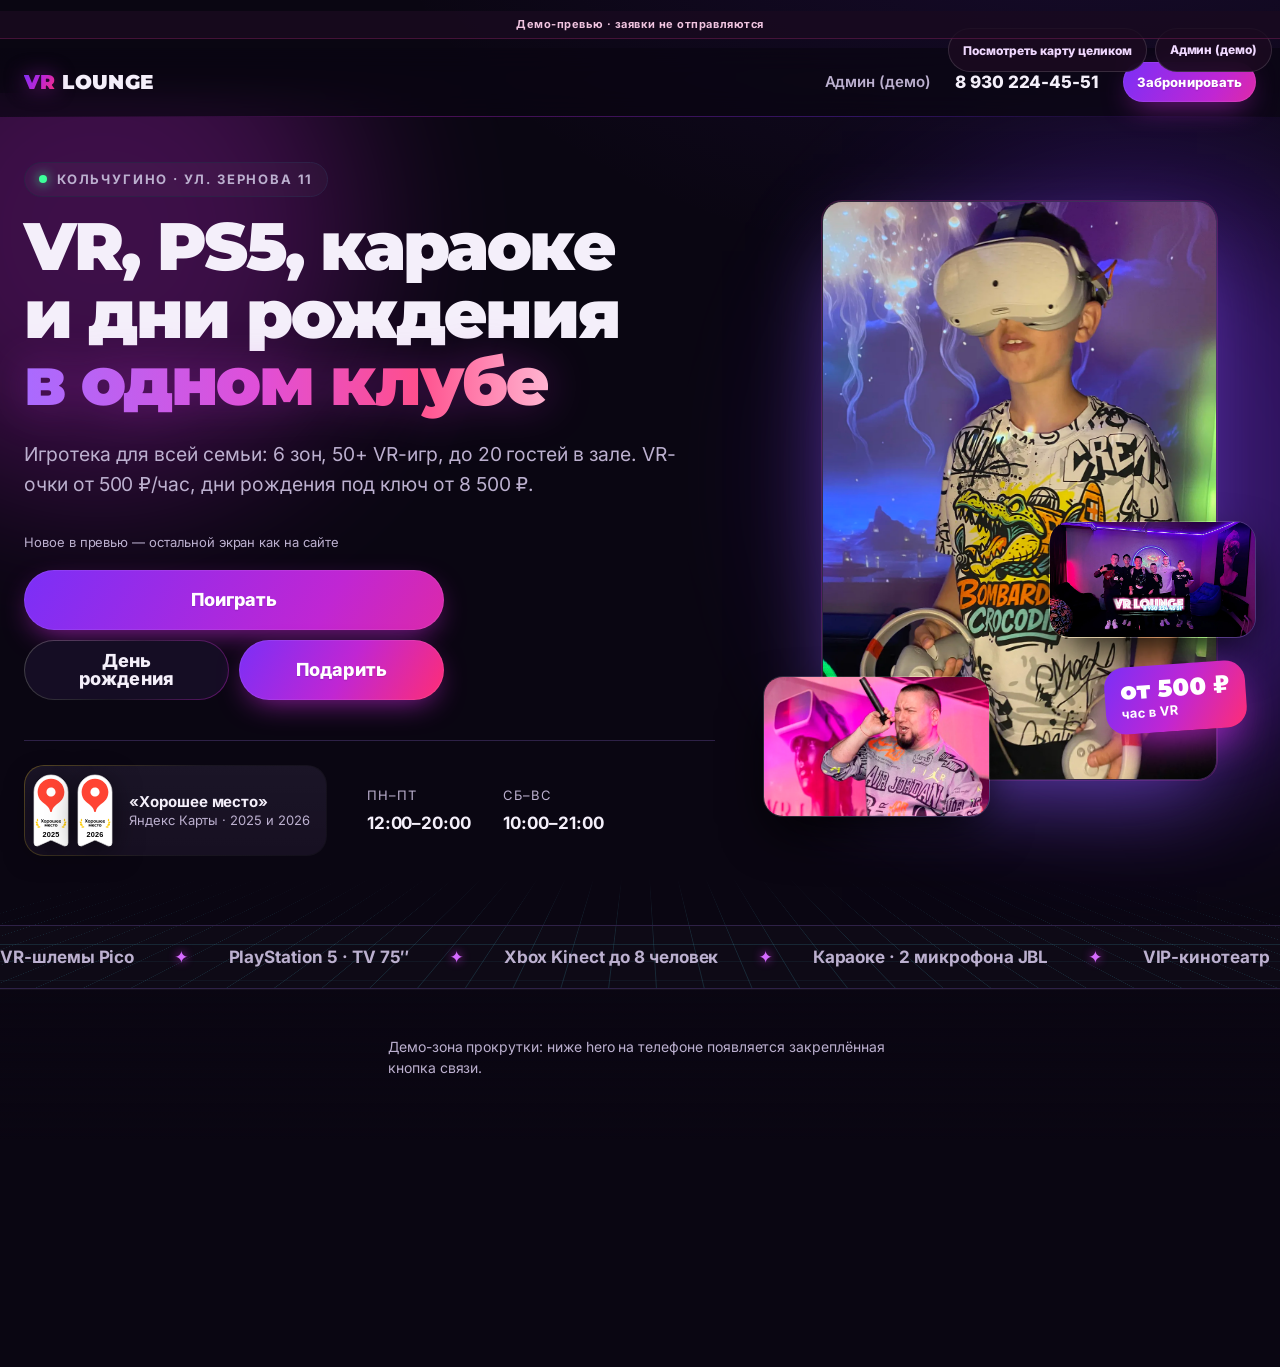
==== commit 2ba40f0b: "fix(preview v3): sheet scroll foot, card grid, offline HTML Split gift sheet into scroll body and fi" ====
--- a/preview/gift-card-mockup/index.html
+++ b/preview/gift-card-mockup/index.html
@@ -42,7 +42,6 @@
             <h1 id="h1">VR, PS5, караоке<br>и&nbsp;дни рождения<br><span class="grad">в&nbsp;одном клубе</span></h1>
             <p class="lead">Игротека для всей семьи:<span class="lead__more"> 6&nbsp;зон, 50+ VR-игр, до&nbsp;20&nbsp;гостей в&nbsp;зале.</span> VR-очки от&nbsp;500&nbsp;₽/&#8288;час, дни рождения под&nbsp;ключ от&nbsp;8&nbsp;500&nbsp;₽.</p>
             <div class="cta">
-              <a class="btn btn--xl" href="tel:+79302244551" data-book><svg class="i-phone" aria-hidden="true" viewBox="0 0 24 24"><path d="M22 16.92v3a2 2 0 0 1-2.18 2 19.8 19.8 0 0 1-8.63-3.07 19.5 19.5 0 0 1-6-6A19.8 19.8 0 0 1 2.12 4.18 2 2 0 0 1 4.11 2h3a2 2 0 0 1 2 1.72c.13.96.36 1.9.7 2.81a2 2 0 0 1-.45 2.11L8.09 9.91a16 16 0 0 0 6 6l1.27-1.27a2 2 0 0 1 2.11-.45c.91.34 1.85.57 2.81.7A2 2 0 0 1 22 16.92z"/></svg>Позвонить и забронировать</a>
               <div class="preview-actions" aria-label="Демо: новые входы">
                 <p class="preview-note">Новое в превью — остальной экран как на сайте</p>
                 <button type="button" class="btn btn--xl" data-book data-book-label="Поиграть">Поиграть</button>
@@ -78,7 +77,24 @@
         <li>VR-шлемы Pico</li><li>PlayStation 5 · TV 75″</li><li>Xbox Kinect до 8 человек</li><li>Караоке · 2 микрофона JBL</li><li>VIP-кинотеатр</li><li>Настольные игры и мафия</li><li>Проектор 4K</li>
       </ul></div>
     </section>
+    <section class="preview-scroll-spacer" aria-hidden="true" id="preview-scroll-spacer">
+      <div class="wrap preview-scroll-spacer__in">
+        <p>Демо-зона прокрутки: ниже hero на телефоне появляется закреплённая кнопка связи.</p>
+      </div>
+    </section>
   </main>
+  <nav class="preview-demo-bar" aria-label="Инструменты демо">
+    <button type="button" class="preview-demo-bar__btn" id="btn-view-full-card">Посмотреть карту целиком</button>
+    <a class="preview-demo-bar__link" href="admin-preview.html">Админ (демо)</a>
+  </nav>
+  <div class="card-lightbox" id="card-lightbox" role="dialog" aria-modal="true" aria-labelledby="card-lightbox-h" hidden>
+    <div class="card-lightbox__back" data-card-lb-close></div>
+    <div class="card-lightbox__panel">
+      <button type="button" class="card-lightbox__x" data-card-lb-close aria-label="Закрыть">×</button>
+      <h2 class="visually-hidden" id="card-lightbox-h">Подарочная карта — образец</h2>
+      <div class="card-lightbox__stage" id="card-lightbox-mount"></div>
+    </div>
+  </div>
 
   <div class="bs" id="bs" role="dialog" aria-modal="true" aria-labelledby="bs-h" hidden>
     <div class="bs__back" data-bs-close></div>
@@ -103,35 +119,40 @@
   <div class="bs bs--gift" id="gift-bs" role="dialog" aria-modal="true" aria-labelledby="gift-bs-h" hidden>
     <div class="bs__back" data-gift-close></div>
     <div class="bs__box">
-      <div class="bs__grab" aria-hidden="true"></div>
-      <button type="button" class="bs__x" data-gift-close aria-label="Закрыть"><svg viewBox="0 0 24 24" aria-hidden="true"><path d="M6 6l12 12M18 6 6 18"/></svg></button>
-      <p class="kicker bs__k">Подарок · VR Lounge</p>
-      <h2 class="bs__h" id="gift-bs-h">Подарочная карта</h2>
-      <p class="bs__lead">Оставьте телефон — администратор свяжется и поможет оформить подарок.</p>
-      <div class="gift-form">
-        <div class="gift-sheet-card">
-          <div class="gift-card-shell" aria-hidden="true">
-            <div class="gift-card">
-              <div class="gift-card__stars"></div>
-              <div class="gift-card__wash"></div>
-              <div class="gift-card__inner">
-                <div class="gift-card__david-wrap">
-                  <img class="gift-card__david" src="../../img/hero-david.webp" alt="" width="512" height="512" decoding="async">
-                </div>
-                <div class="gift-card__copy">
-                  <span class="gift-card__demo">ДЕМО</span>
-                  <div class="gift-card__label">ПОДАРОЧНАЯ КАРТА</div>
-                  <div class="gift-card__brand">VR LOUNGE</div>
-                  <div class="gift-card__city">Кольчугино</div>
-                  <div class="gift-card__amount" id="card-amount">3 000 ₽</div>
-                  <div class="gift-card__recipient" id="card-recipient">Кому дарите — по желанию</div>
-                  <div class="gift-card__serial" id="card-serial">VR-DEMO-0123 · образец</div>
+      <div class="bs__gift-scroll">
+        <div class="bs__grab" aria-hidden="true"></div>
+        <button type="button" class="bs__x" data-gift-close aria-label="Закрыть"><svg viewBox="0 0 24 24" aria-hidden="true"><path d="M6 6l12 12M18 6 6 18"/></svg></button>
+        <p class="kicker bs__k">Подарок · VR Lounge</p>
+        <h2 class="bs__h" id="gift-bs-h">Подарочная карта</h2>
+        <p class="bs__lead">Укажите номинал и телефон — администратор перезвонит, уточнит детали и поможет оформить сертификат. В демо заявка никуда не уходит.</p>
+        <div class="gift-form">
+          <div class="gift-sheet-card">
+            <div class="gift-card-shell" aria-hidden="true">
+              <div class="gift-card">
+                <div class="gift-card__stars"></div>
+                <div class="gift-card__wash"></div>
+                <div class="gift-card__body">
+                  <div class="gift-card__main">
+                    <div class="gift-card__david-wrap">
+                      <img class="gift-card__david" src="../../img/hero-david.webp" alt="" width="512" height="512" decoding="async">
+                    </div>
+                    <div class="gift-card__copy">
+                      <span class="gift-card__demo">ДЕМО</span>
+                      <div class="gift-card__label">ПОДАРОЧНАЯ КАРТА</div>
+                      <div class="gift-card__brand"><span class="gift-card__brand-vr">VR</span> LOUNGE</div>
+                      <div class="gift-card__city">Кольчугино</div>
+                      <div class="gift-card__amount" id="card-amount">3 000 ₽</div>
+                      <div class="gift-card__recipient" id="card-recipient">Кому дарите — по желанию</div>
+                    </div>
+                  </div>
+                  <footer class="gift-card__footer">
+                    <div class="gift-card__serial" id="card-serial">VR-DEMO-0123 · образец</div>
+                  </footer>
                 </div>
               </div>
             </div>
           </div>
-        </div>
-        <form id="gift-form" novalidate>
+          <form id="gift-form" novalidate>
           <div class="field">
             <label for="gift-amount">Номинал</label>
             <div class="amount-row">
@@ -150,8 +171,9 @@
             <p class="field__err" id="amount-error" role="alert"></p>
           </div>
           <div class="field">
-            <label for="gift-phone">Телефон покупателя</label>
-            <input id="gift-phone" type="tel" inputmode="tel" placeholder="Телефон покупателя" autocomplete="off" aria-describedby="phone-error">
+            <label for="gift-phone">Телефон для связи</label>
+            <input id="gift-phone" type="tel" inputmode="tel" placeholder="+7 …" autocomplete="tel" aria-describedby="phone-hint phone-error">
+            <small id="phone-hint">Перезвоним, чтобы подтвердить заявку на сертификат — не для оплаты в демо.</small>
             <p class="field__err" id="phone-error" role="alert"></p>
           </div>
           <div class="field">
@@ -159,14 +181,15 @@
             <input id="gift-recipient-input" type="text" maxlength="48" placeholder="Например, Маша" autocomplete="off">
           </div>
         </form>
-        <div class="gift-success" id="gift-success" tabindex="-1">
-          <h3>Так будет выглядеть подтверждение</h3>
-          <p>Администратор свяжется с вами. В демо ничего никуда не уходит.</p>
+          <div class="gift-success" id="gift-success" tabindex="-1">
+            <h3>Заявка принята (демо)</h3>
+            <p>Администратор свяжется с вами по телефону. Карта в демо не выпускается и не отправляется.</p>
+          </div>
         </div>
-        <div class="bs__footsticky">
-          <button type="submit" class="btn btn--xl" id="gift-submit" form="gift-form" style="width:100%">Оставить заявку</button>
-          <p class="bs__demo">Демонстрация — заявка не отправляется</p>
-        </div>
+      </div>
+      <div class="bs__gift-foot" id="gift-sheet-foot">
+        <button type="submit" class="btn btn--xl" id="gift-submit" form="gift-form">Оставить заявку на сертификат</button>
+        <p class="bs__demo">Демонстрация — заявка не отправляется</p>
       </div>
     </div>
   </div>
--- a/preview/gift-card-mockup/css/preview-gift.css
+++ b/preview/gift-card-mockup/css/preview-gift.css
@@ -3,7 +3,29 @@
 body.has-preview-tag .top{top:24px}
 body.has-preview-tag{padding-top:24px}
 
-.preview-actions{display:grid;gap:10px;width:100%;margin-top:10px}
+.preview-hero .hero .cta>.msg{display:none !important}
+.preview-hero .nav a[href*="admin"]{display:none}
+.preview-actions{display:grid;gap:10px;width:100%;margin-top:0}
+.preview-scroll-spacer{min-height:42vh;padding:32px 0 120px;background:linear-gradient(180deg,#0a061200,#0a0612 40%);border-top:1px solid #ffffff0a}
+.preview-scroll-spacer__in{color:var(--mut);font-size:14px;line-height:1.5;max-width:36em}
+.preview-demo-bar{position:fixed;top:24px;right:8px;z-index:190;display:flex;flex-wrap:wrap;gap:8px;justify-content:flex-end;max-width:min(100% - 16px,420px)}
+body.has-preview-tag .preview-demo-bar{top:28px}
+.preview-demo-bar__btn,.preview-demo-bar__link{min-height:44px;padding:0 14px;border-radius:999px;font-size:12px;font-weight:800;border:1px solid #ffffff22;background:#1a0a20ee;color:#f0d8ff;backdrop-filter:blur(10px);display:inline-flex;align-items:center;text-decoration:none;font-family:inherit;cursor:pointer}
+.preview-demo-bar__btn:hover,.preview-demo-bar__link:hover{border-color:#ff3ea566;color:#fff}
+.card-lightbox{position:fixed;inset:0;z-index:220;display:grid;place-items:center;padding:16px env(safe-area-inset-right) calc(16px + env(safe-area-inset-bottom)) env(safe-area-inset-left)}
+.card-lightbox[hidden]{display:none}
+.card-lightbox__back{position:absolute;inset:0;background:#000000d9;backdrop-filter:blur(8px)}
+.card-lightbox__panel{position:relative;z-index:1;width:min(100%,920px);max-height:min(92vh,620px);overflow:auto}
+.card-lightbox__x{position:absolute;top:8px;right:8px;z-index:2;width:44px;height:44px;border-radius:50%;border:1px solid #ffffff33;background:#130b21f0;color:#fff;font-size:24px;line-height:1;cursor:pointer}
+.card-lightbox__stage{padding:8px 0 16px}
+.gift-card-shell--full{max-height:none;width:100%;aspect-ratio:85.6/54;margin:0 auto}
+.gift-card-shell--full .gift-card__david{height:min(108%,100%)}
+.gift-card-shell--full .gift-card__amount{font-size:clamp(36px,9vw,72px)}
+@media(max-width:700px){
+  html.hero-cta-vis body.has-preview-tag{padding-bottom:calc(24px + env(safe-area-inset-bottom))}
+  html:not(.hero-cta-vis) body.has-preview-tag{padding-bottom:calc(88px + env(safe-area-inset-bottom))}
+  .preview-demo-bar{left:8px;right:8px;max-width:none}
+}
 .preview-actions__row{display:grid;grid-template-columns:1fr 1fr;gap:10px}
 .preview-actions .btn{width:100%}
 .preview-actions .btn--gift{background:var(--grad);border:0;color:#fff}
@@ -16,10 +38,19 @@
   .preview-actions{max-width:420px}
 }
 
-/* Gift sheet reuses .bs chrome */
-.bs--gift .gift-form{margin-top:4px}
+/* Gift sheet — scroll body + fixed foot (no overlap on fields) */
+.bs--gift .bs__box{display:flex;flex-direction:column;overflow:hidden;padding:0!important;max-height:min(92svh,100dvh)}
+@media(min-width:701px){.bs--gift .bs__box{max-height:calc(100svh - 48px)}}
+.bs--gift .bs__box{display:flex!important;flex-direction:column!important;min-height:0}
+.bs--gift .bs__gift-scroll{flex:1 1 auto;min-height:0;max-height:none;overflow-x:hidden;overflow-y:auto;overscroll-behavior:contain;-webkit-overflow-scrolling:touch;padding:12px 16px 8px;scroll-padding-bottom:120px}
+@media(min-width:701px){.bs--gift .bs__gift-scroll{padding:28px 28px 20px}}
+.bs--gift .bs__gift-foot{flex:0 0 auto;padding:12px 16px calc(14px + env(safe-area-inset-bottom));background:linear-gradient(180deg,#130b2100,#130b21f0 26%,#130b21fa);border-top:1px solid #ffffff14;box-shadow:0 -10px 28px #00000040}
+.bs--gift .bs__gift-foot .btn--xl{width:100%;min-height:52px}
+.bs--gift .gift-form{margin-top:4px;padding-bottom:calc(96px + env(safe-area-inset-bottom))}
+@media(max-width:700px){.bs--gift .gift-card-shell{max-height:198px}.bs--gift .bs__lead{font-size:14px;line-height:1.4}}
+body.gift-lb-open .callbar{display:none !important}
 .gift-sheet-card{width:100%;max-width:100%;margin:0 auto 16px}
-.gift-card-shell{position:relative;width:100%;aspect-ratio:85.6/54;max-height:220px;border-radius:18px;padding:2px;isolation:isolate;box-sizing:border-box}
+.gift-card-shell{position:relative;width:100%;aspect-ratio:1.6/1;max-height:240px;border-radius:18px;padding:2px;isolation:isolate;box-sizing:border-box}
 .gift-card-shell::before,.gift-card-shell::after{content:"";position:absolute;inset:0;border-radius:inherit;pointer-events:none}
 .gift-card-shell::before{background:linear-gradient(135deg,#7b2ff7,#c026d3 48%,#e2289c 82%);opacity:.55;z-index:0}
 .gift-card-shell::after{background:linear-gradient(135deg,#8b5cff,#ff3ea5);filter:blur(10px);opacity:.18;z-index:0}
@@ -30,20 +61,25 @@
   background-image:radial-gradient(circle at 18% 22%,#fff8 0 .65px,transparent .75px),radial-gradient(circle at 62% 44%,#fff5 0 .5px,transparent .6px),radial-gradient(circle,#ffffff25 0 .45px,transparent .55px);
   background-size:100% 100%,100% 100%,22px 24px}
 .gift-card__wash{position:absolute;inset:0;background:radial-gradient(90% 70% at 100% 0,#c026d312,transparent 55%),radial-gradient(60% 50% at 0 100%,#7b2ff710,transparent 50%);pointer-events:none}
-.gift-card__inner{position:relative;z-index:2;display:grid;grid-template-columns:minmax(0,42%) minmax(0,58%);height:100%;align-items:stretch}
-.gift-card__david-wrap{position:relative;display:flex;align-items:flex-end;justify-content:flex-start;overflow:hidden;min-height:0;background:#06030c;
-  mask-image:linear-gradient(90deg,#000 0 78%,transparent 100%);-webkit-mask-image:linear-gradient(90deg,#000 0 78%,transparent 100%)}
-.gift-card__david-wrap::after{content:"";position:absolute;inset:0;pointer-events:none;background:radial-gradient(85% 95% at 18% 88%,#c026d318,transparent 62%)}
-.gift-card__david{position:relative;z-index:1;display:block;height:min(102%,210px);width:auto;max-width:118%;object-fit:contain;object-position:left bottom;margin:0;transform:translate(-8%,2%);
-  mix-blend-mode:screen;opacity:.96;filter:drop-shadow(0 6px 18px #00000055)}
-.gift-card__copy{padding:14px 14px 14px 4px;display:flex;flex-direction:column;justify-content:center;min-width:0}
+.gift-card__body{position:relative;z-index:2;display:flex;flex-direction:column;height:100%;padding:5%;box-sizing:border-box}
+.gift-card__main{flex:1 1 auto;min-height:0;display:grid;grid-template-columns:40% 5% 55%;align-items:center}
+.gift-card__david-wrap{grid-column:1;position:relative;display:flex;align-items:center;justify-content:flex-start;overflow:hidden;height:100%;background:#06030c;
+  mask-image:linear-gradient(90deg,#000 0 70%,transparent 100%);-webkit-mask-image:linear-gradient(90deg,#000 0 70%,transparent 100%)}
+.gift-card__david-wrap::after{content:"";position:absolute;inset:0;pointer-events:none;background:radial-gradient(90% 80% at 22% 50%,#c026d320,transparent 62%)}
+.gift-card__david{position:relative;z-index:1;display:block;height:78%;max-height:78%;width:auto;max-width:118%;object-fit:contain;object-position:left center;margin:0;transform:translateX(-5%);
+  mix-blend-mode:screen;opacity:.97;filter:drop-shadow(0 8px 22px #00000066)}
+.gift-card__copy{grid-column:3;padding:0 2px 0 0;display:flex;flex-direction:column;justify-content:center;min-width:0;gap:0}
+.gift-card__footer{flex:0 0 7%;min-height:7%;display:flex;align-items:center;padding-top:5px;margin-top:2px;border-top:1px solid #ffffff14}
 .gift-card__demo{align-self:flex-start;font-size:8px;font-weight:800;letter-spacing:.12em;padding:3px 6px;border-radius:5px;background:#00000066;color:#f5d0fe;border:1px solid #ffffff28;margin-bottom:6px}
 .gift-card__label{font-size:9px;font-weight:800;letter-spacing:.2em;opacity:.9}
-.gift-card__brand{font:900 clamp(14px,3.8vw,17px)/1.05 var(--fd);margin-top:4px}
-.gift-card__city{font-size:10px;opacity:.85;margin-top:2px}
-.gift-card__amount{font:900 clamp(22px,6.5vw,32px)/1 var(--fd);margin-top:8px;letter-spacing:-.02em;overflow:hidden;text-overflow:ellipsis;white-space:nowrap}
-.gift-card__recipient{font-size:clamp(10px,2.8vw,12px);margin-top:6px;line-height:1.25;overflow:hidden;display:-webkit-box;-webkit-line-clamp:2;-webkit-box-orient:vertical}
-.gift-card__serial{margin-top:auto;padding-top:8px;font-family:ui-monospace,monospace;font-size:8px;line-height:1.35;letter-spacing:.04em;opacity:.75;color:#d8cfe8}
+.gift-card__brand{font:900 clamp(16px,4.4vw,20px)/1.05 var(--fd);margin-top:4px;letter-spacing:.02em}
+.gift-card__brand-vr{background:linear-gradient(90deg,#a96bff,#e04fd8 45%,#ff4f8d 75%,#ffb4d0);-webkit-background-clip:text;background-clip:text;color:transparent;filter:drop-shadow(0 0 14px #c026d344)}
+.gift-card__city{font-size:10px;opacity:.85;margin-top:3px}
+.gift-card__amount{font:900 clamp(27px,8.2vw,36px)/1 var(--fd);margin-top:10px;letter-spacing:-.03em;flex-shrink:0;white-space:nowrap;
+  background:linear-gradient(95deg,#f2e6ff 5%,#f8cff5 48%,#ffd0e8 92%);-webkit-background-clip:text;background-clip:text;color:transparent;text-shadow:none}
+.gift-card__recipient{font-size:clamp(10px,2.8vw,12px);margin-top:6px;line-height:1.3;white-space:normal;overflow:visible;word-break:break-word}
+.gift-card__serial{width:100%;font-family:ui-monospace,monospace;font-size:clamp(7px,2vw,8px);line-height:1.35;letter-spacing:.04em;opacity:.78;color:#d8cfe8}
+.gift-card-shell--full .gift-card__amount{font-size:clamp(38px,10vw,68px)}
 .field{margin:0 0 12px}
 .field label{display:block;font-size:13px;font-weight:700;margin-bottom:6px;color:#e8dff5}
 .field small{display:block;font-size:12px;color:var(--mut);margin-top:4px}
@@ -60,8 +96,8 @@
 .gift-success.is-visible{display:block}
 .gift-success h3{font-size:22px;margin:0 0 8px}
 .gift-success p{color:var(--mut);font-size:14px;margin:0;line-height:1.45}
-.bs__footsticky{position:sticky;bottom:0;padding-top:10px;margin-top:8px;background:linear-gradient(transparent,#130b21f0 30%);border-top:1px solid #ffffff10}
 .bs__demo{font-size:11px;text-align:center;color:#e8b8d8;margin:8px 0 0;font-weight:600}
+.field label+small{font-size:12px;color:var(--mut);margin:6px 0 0;line-height:1.35;display:block;font-weight:400}
 
 /* admin (unchanged demo) */
 .admin{max-width:1080px;margin:0 auto;padding:88px 24px 48px}
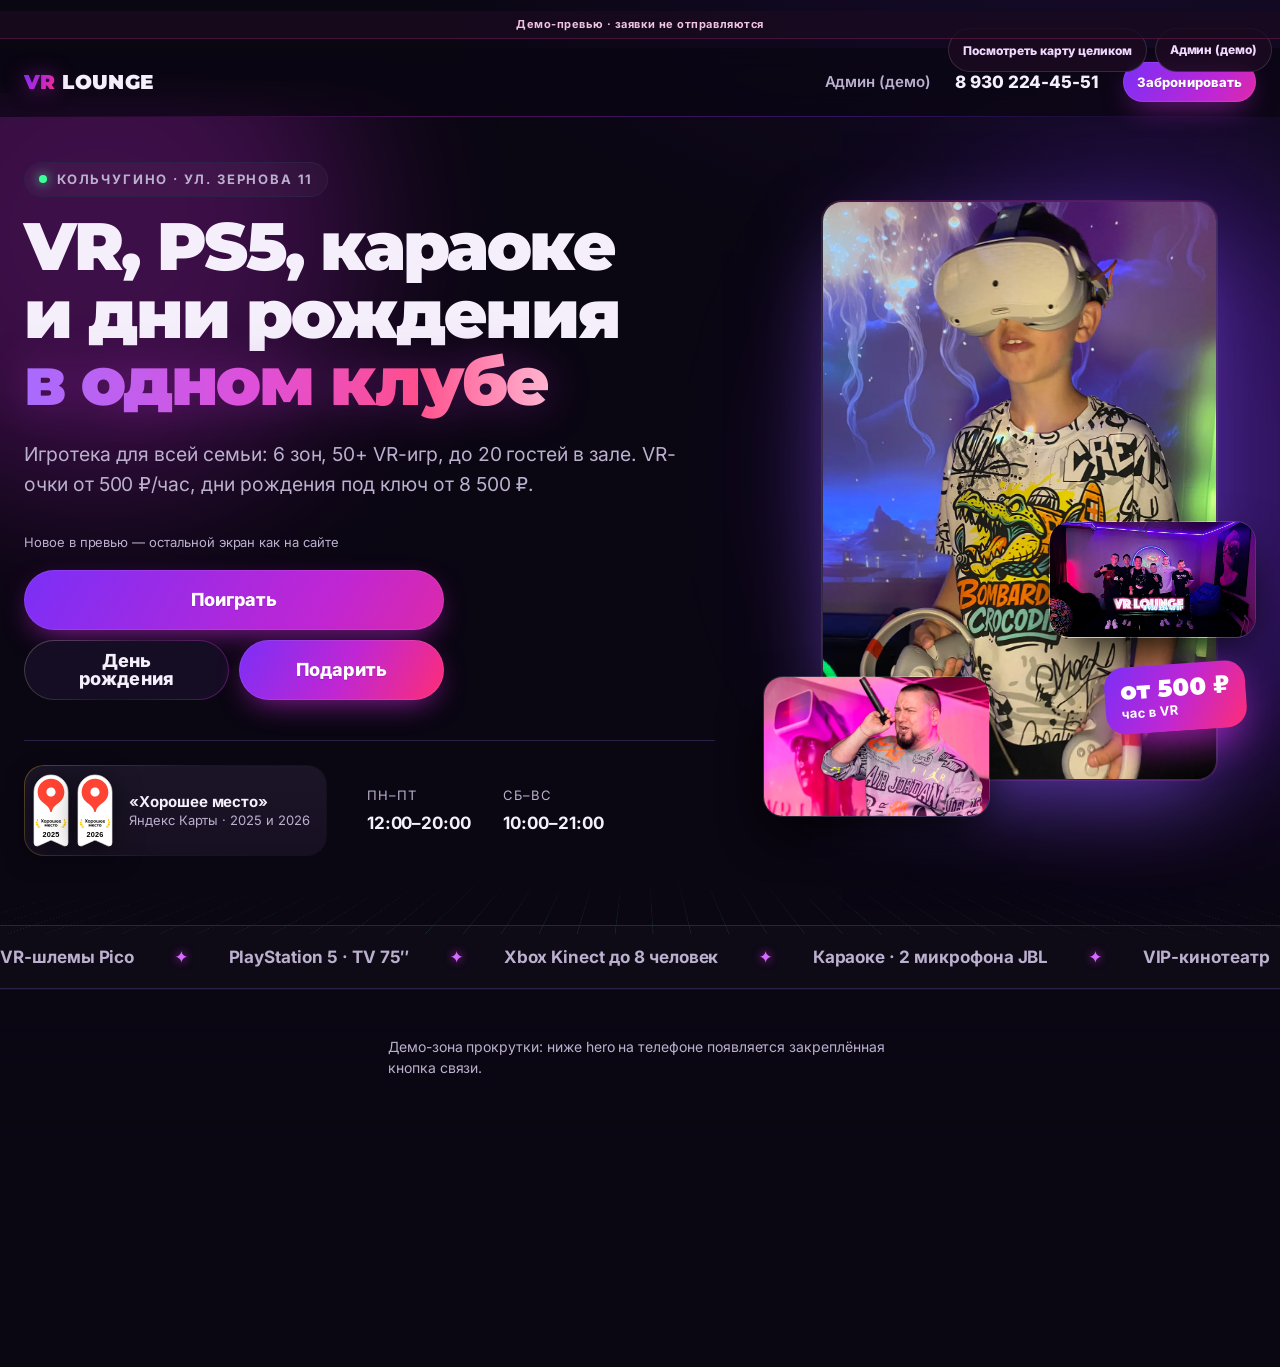
==== commit 953be200: "fix(gift): right-align split recipient name and clarify name order Right-align given/family lines in" ====
--- a/preview/gift-card-mockup/index.html
+++ b/preview/gift-card-mockup/index.html
@@ -13,6 +13,7 @@
   <link rel="preload" as="font" type="font/woff2" href="../../fonts/inter-cyr.woff2" crossorigin>
   <link rel="stylesheet" href="../../css/style.css">
   <link rel="stylesheet" href="css/preview-gift.css">
+  <link rel="stylesheet" href="css/vrl-gift.css">
 </head>
 <body class="has-preview-tag">
   <p class="preview-tag" role="status">Демо-превью · заявки не отправляются</p>
@@ -91,10 +92,11 @@
     <div class="card-lightbox__back" data-card-lb-close></div>
     <div class="card-lightbox__panel">
       <button type="button" class="card-lightbox__x" data-card-lb-close aria-label="Закрыть">×</button>
-      <h2 class="visually-hidden" id="card-lightbox-h">Подарочная карта — образец</h2>
+      <h2 class="visually-hidden" id="card-lightbox-h">Подарочная карта — образец Premium v2</h2>
       <div class="card-lightbox__stage" id="card-lightbox-mount"></div>
     </div>
   </div>
+  <div class="vrl-gift__toast" id="vrl-gift-toast" role="status" hidden></div>
 
   <div class="bs" id="bs" role="dialog" aria-modal="true" aria-labelledby="bs-h" hidden>
     <div class="bs__back" data-bs-close></div>
@@ -127,27 +129,55 @@
         <p class="bs__lead">Укажите номинал и телефон — администратор перезвонит, уточнит детали и поможет оформить сертификат. В демо заявка никуда не уходит.</p>
         <div class="gift-form">
           <div class="gift-sheet-card">
-            <div class="gift-card-shell" aria-hidden="true">
-              <div class="gift-card">
-                <div class="gift-card__stars"></div>
-                <div class="gift-card__wash"></div>
-                <div class="gift-card__body">
-                  <div class="gift-card__main">
-                    <div class="gift-card__david-wrap">
-                      <img class="gift-card__david" src="../../img/hero-david.webp" alt="" width="512" height="512" decoding="async">
+            <div class="vrl-gift" id="gift-sheet-card" data-vrl-gift data-vrl-mode="sheet">
+              <div class="vrl-gift__scene">
+                <div class="vrl-gift__tilt">
+                  <div class="vrl-gift__card" tabindex="0" aria-label="Подарочная карта VR Lounge. Enter или пробел — перевернуть.">
+                    <div class="vrl-gift__face vrl-gift__front">
+                      <div class="vrl-gift__halo" aria-hidden="true"></div>
+                      <div class="vrl-gift__stars" aria-hidden="true"></div>
+                      <div class="vrl-gift__topmark">PRIVATE GIFT / 01</div>
+                      <img class="vrl-gift__portrait" src="img/david-vr-v2.png" alt="" width="640" height="980" decoding="async">
+                      <div class="vrl-gift__info">
+                        <div class="vrl-gift__brand">VR LOUNGE</div>
+                        <div class="vrl-gift__sub">ПОДАРОЧНАЯ КАРТА</div>
+                        <div class="vrl-gift__amount"><b data-vrl-amount id="card-amount">3 000</b> <span>₽</span></div>
+                        <div class="vrl-gift__holder">
+                          <div class="vrl-gift__label">ТОЛЬКО ДЛЯ ВАС</div>
+                          <div class="vrl-gift__name is-placeholder" data-vrl-name id="card-recipient"><span class="given">ИМЯ ПОЛУЧАТЕЛЯ</span></div>
+                        </div>
+                      </div>
+                      <div class="vrl-gift__micro">ДРУГОЕ ИЗМЕРЕНИЕ</div>
+                      <div class="vrl-gift__bottom"><span class="vrl-gift__serial" data-vrl-number id="card-serial">VRL 007</span></div>
+                      <div class="vrl-gift__glint" aria-hidden="true"></div>
+                      <div class="vrl-gift__rim" aria-hidden="true"></div>
                     </div>
-                    <div class="gift-card__copy">
-                      <span class="gift-card__demo">ДЕМО</span>
-                      <div class="gift-card__label">ПОДАРОЧНАЯ КАРТА</div>
-                      <div class="gift-card__brand"><span class="gift-card__brand-vr">VR</span> LOUNGE</div>
-                      <div class="gift-card__city">Кольчугино</div>
-                      <div class="gift-card__amount" id="card-amount">3 000 ₽</div>
-                      <div class="gift-card__recipient" id="card-recipient">Кому дарите — по желанию</div>
+                    <div class="vrl-gift__face vrl-gift__back" aria-hidden="true">
+                      <div class="vrl-gift__backhead">
+                        <div class="vrl-gift__brand">VR LOUNGE</div>
+                        <span class="vrl-gift__backhead-note">VR, PS5, Kinect-танцы, караоке и лучшие дни рождения в одном клубе</span>
+                      </div>
+                      <div class="vrl-gift__rule"></div>
+                      <div class="vrl-gift__backgrid">
+                        <div>
+                          <h3>ВАШЕ МЕСТО ВСТРЕЧИ</h3>
+                          <p class="vrl-gift__address">Кольчугино<br>ул. Зернова 11<br>ТЦ «ТРИО»</p>
+                          <p>Запись и вопросы<br>+7 930 224-45-51</p>
+                          <span class="vrl-gift__specimen">ОБРАЗЕЦ · НЕ АКТИВИРОВАН</span>
+                        </div>
+                        <div>
+                          <h3>КАК ИСПОЛЬЗОВАТЬ</h3>
+                          <p>Свяжитесь с администратором и согласуйте дату и развлечения. При записи назовите номер карты.<br><br>Номинал, остаток и условия подтверждает администратор.</p>
+                        </div>
+                      </div>
+                      <div class="vrl-gift__backfoot">
+                        <a href="https://vr-lounge.ru/" tabindex="-1" target="_blank" rel="noopener">vr-lounge.ru</a>
+                        <span data-vrl-number-back>VRL 007</span>
+                      </div>
+                      <div class="vrl-gift__glint" aria-hidden="true"></div>
+                      <div class="vrl-gift__rim" aria-hidden="true"></div>
                     </div>
                   </div>
-                  <footer class="gift-card__footer">
-                    <div class="gift-card__serial" id="card-serial">VR-DEMO-0123 · образец</div>
-                  </footer>
                 </div>
               </div>
             </div>
@@ -177,14 +207,16 @@
             <p class="field__err" id="phone-error" role="alert"></p>
           </div>
           <div class="field">
-            <label for="gift-recipient">Имя получателя <small>(необязательно)</small></label>
-            <input id="gift-recipient-input" type="text" maxlength="48" placeholder="Например, Маша" autocomplete="off">
+            <label for="gift-recipient-input">Имя получателя <small>(необязательно)</small></label>
+            <input id="gift-recipient-input" type="text" maxlength="70" placeholder="Например, Александр Васильевич Лобанов" autocomplete="name" value="" aria-describedby="recipient-hint">
+            <small id="recipient-hint">Порядок: имя, отчество, фамилия</small>
           </div>
         </form>
-          <div class="gift-success" id="gift-success" tabindex="-1">
-            <h3>Заявка принята (демо)</h3>
-            <p>Администратор свяжется с вами по телефону. Карта в демо не выпускается и не отправляется.</p>
-          </div>
+          <div class="gift-success" id="gift-success" tabindex="-1" data-gift-state="demo" hidden>
+            <h3 id="gift-success-title">Демо: заявка никуда не отправлена</h3>
+            <p id="gift-success-body">Это превью без CRM, оплаты и выпуска сертификата. Для реальной покупки позвоните <a href="tel:+79302244551">+7 930 224-45-51</a>.</p>
+          </div>
+          <p class="gift-form-status" id="gift-form-status" role="status" aria-live="polite"></p>
         </div>
       </div>
       <div class="bs__gift-foot" id="gift-sheet-foot">
--- a/preview/gift-card-mockup/css/preview-gift.css
+++ b/preview/gift-card-mockup/css/preview-gift.css
@@ -40,16 +40,19 @@
 
 /* Gift sheet — scroll body + fixed foot (no overlap on fields) */
 .bs--gift .bs__box{display:flex;flex-direction:column;overflow:hidden;padding:0!important;max-height:min(92svh,100dvh)}
-@media(min-width:701px){.bs--gift .bs__box{max-height:calc(100svh - 48px)}}
+@media(min-width:701px){
+  .bs--gift .bs__box{width:min(520px,100%);max-height:calc(100svh - 48px)}
+}
 .bs--gift .bs__box{display:flex!important;flex-direction:column!important;min-height:0}
-.bs--gift .bs__gift-scroll{flex:1 1 auto;min-height:0;max-height:none;overflow-x:hidden;overflow-y:auto;overscroll-behavior:contain;-webkit-overflow-scrolling:touch;padding:12px 16px 8px;scroll-padding-bottom:120px}
-@media(min-width:701px){.bs--gift .bs__gift-scroll{padding:28px 28px 20px}}
+.bs--gift .bs__gift-scroll{flex:1 1 auto;min-height:0;max-height:none;overflow-x:hidden;overflow-y:auto;overscroll-behavior:contain;-webkit-overflow-scrolling:touch;padding:12px 10px 8px;scroll-padding-bottom:120px}
+@media(min-width:701px){.bs--gift .bs__gift-scroll{padding:22px 18px 16px}}
 .bs--gift .bs__gift-foot{flex:0 0 auto;padding:12px 16px calc(14px + env(safe-area-inset-bottom));background:linear-gradient(180deg,#130b2100,#130b21f0 26%,#130b21fa);border-top:1px solid #ffffff14;box-shadow:0 -10px 28px #00000040}
 .bs--gift .bs__gift-foot .btn--xl{width:100%;min-height:52px}
 .bs--gift .gift-form{margin-top:4px;padding-bottom:calc(96px + env(safe-area-inset-bottom))}
-@media(max-width:700px){.bs--gift .gift-card-shell{max-height:198px}.bs--gift .bs__lead{font-size:14px;line-height:1.4}}
+@media(max-width:700px){.bs--gift .bs__lead{font-size:14px;line-height:1.4}}
 body.gift-lb-open .callbar{display:none !important}
 .gift-sheet-card{width:100%;max-width:100%;margin:0 auto 16px}
+.visually-hidden{position:absolute!important;width:1px!important;height:1px!important;padding:0!important;margin:-1px!important;overflow:hidden!important;clip:rect(0,0,0,0)!important;white-space:nowrap!important;border:0!important}
 .gift-card-shell{position:relative;width:100%;aspect-ratio:1.6/1;max-height:240px;border-radius:18px;padding:2px;isolation:isolate;box-sizing:border-box}
 .gift-card-shell::before,.gift-card-shell::after{content:"";position:absolute;inset:0;border-radius:inherit;pointer-events:none}
 .gift-card-shell::before{background:linear-gradient(135deg,#7b2ff7,#c026d3 48%,#e2289c 82%);opacity:.55;z-index:0}
@@ -93,10 +96,14 @@
 .chip{padding:7px 10px;border-radius:99px;border:1px solid var(--line);background:#ffffff08;font-size:12px;font-weight:700;cursor:pointer;font-family:inherit;color:var(--tx)}
 .chip[aria-pressed="true"]{border-color:var(--acc);background:#ff3ea522;color:#ffd4ec}
 .gift-success{display:none;text-align:left;padding:8px 0 12px}
-.gift-success.is-visible{display:block}
-.gift-success h3{font-size:22px;margin:0 0 8px}
+.gift-success.is-visible,.gift-success:not([hidden]){display:block}
+.gift-success[hidden]{display:none!important}
+.gift-success h3{font-size:20px;margin:0 0 8px}
 .gift-success p{color:var(--mut);font-size:14px;margin:0;line-height:1.45}
+.gift-success a{color:#f0c4e0}
+.gift-form-status{min-height:1.2em;font-size:12px;color:#e8b8d8;margin:4px 0 0}
 .bs__demo{font-size:11px;text-align:center;color:#e8b8d8;margin:8px 0 0;font-weight:600}
+/* Legacy gift-card-* kept for older stress pages; sheet uses .vrl-gift */
 .field label+small{font-size:12px;color:var(--mut);margin:6px 0 0;line-height:1.35;display:block;font-weight:400}
 
 /* admin (unchanged demo) */
--- a/preview/gift-card-mockup/css/vrl-gift.css
+++ b/preview/gift-card-mockup/css/vrl-gift.css
@@ -0,0 +1,331 @@
+/* VR Lounge Premium v2 gift card — namespaced from VR-Lounge-Premium-v2_4d2e.html
+   Revision aligned to screenshot placement (08 Nov 2026). Preview-only. */
+.vrl-gift{
+  --vrl-accent:#b78bfa;
+  --vrl-pink:#ee6eae;
+  --vrl-c1:#483052;
+  --vrl-c2:#352243;
+  --rx:0deg;
+  --ry:0deg;
+  --vrl-flip-ms:900ms;
+  position:relative;
+  width:100%;
+  max-width:100%;
+  container-type:inline-size;
+  /* Own compositor layer so overflow:auto sheet ancestors cannot flatten the flip on iOS. */
+  -webkit-perspective:1600px;
+  perspective:1600px;
+  -webkit-transform:translateZ(0);
+  transform:translateZ(0);
+  font-family:"Inter Cyr",Arial,sans-serif;
+  color:#eeeef3;
+  -webkit-tap-highlight-color:transparent;
+}
+.vrl-gift--amethyst{--vrl-c1:#723c87;--vrl-c2:#592349}
+.vrl-gift--silver{--vrl-accent:#afcedc;--vrl-pink:#becad9;--vrl-c1:#2d4553;--vrl-c2:#131e28}
+.vrl-gift__scene{
+  width:100%;position:relative;z-index:1;container-type:inline-size;
+  -webkit-transform-style:preserve-3d;
+  transform-style:preserve-3d;
+}
+.vrl-gift__tilt{
+  -webkit-transform:rotateX(var(--rx)) rotateY(var(--ry));
+  transform:rotateX(var(--rx)) rotateY(var(--ry));
+  -webkit-transition:-webkit-transform .35s ease,transform .35s ease;
+  transition:transform .35s ease;
+  -webkit-transform-style:preserve-3d;
+  transform-style:preserve-3d;
+}
+.vrl-gift__card{
+  width:100%;
+  aspect-ratio:1.586;
+  position:relative;
+  -webkit-transform-style:preserve-3d;
+  transform-style:preserve-3d;
+  /* Explicit from-state + webkit prefixes — required for reliable iOS Safari transitions. */
+  -webkit-transform:rotateY(0deg) translateZ(0);
+  transform:rotateY(0deg) translateZ(0);
+  -webkit-transition:-webkit-transform var(--vrl-flip-ms) cubic-bezier(.2,.7,.2,1),transform var(--vrl-flip-ms) cubic-bezier(.2,.7,.2,1);
+  transition:transform var(--vrl-flip-ms) cubic-bezier(.2,.7,.2,1);
+  will-change:transform;
+  cursor:pointer;
+  border-radius:3.4cqw;
+  outline:none;
+  -webkit-tap-highlight-color:transparent;
+  touch-action:manipulation;
+}
+.vrl-gift.is-flipped .vrl-gift__card,
+.vrl-gift.is-flipping.is-flipped .vrl-gift__card{
+  -webkit-transform:rotateY(180deg) translateZ(0);
+  transform:rotateY(180deg) translateZ(0);
+}
+.vrl-gift.is-flipping .vrl-gift__card{
+  /* Keep GPU layer warm for the whole turn (touch + mouse). */
+  -webkit-transform-style:preserve-3d;
+  transform-style:preserve-3d;
+}
+.vrl-gift__face{
+  position:absolute;inset:0;border-radius:3.4cqw;
+  /* Do NOT use overflow:hidden on the 3D face — iOS Safari then ignores backface-visibility
+     and the opposite face bleeds through mirrored. Clip with clip-path instead. */
+  overflow:visible;
+  clip-path:inset(0 round 3.4cqw);
+  -webkit-clip-path:inset(0 round 3.4cqw);
+  backface-visibility:hidden;-webkit-backface-visibility:hidden;
+  /* Promote a compositing layer; slight Z separates faces for WebKit */
+  -webkit-transform:translateZ(0);
+  transform:translateZ(0);
+  background:
+    radial-gradient(ellipse at 15% 85%,var(--vrl-c1),transparent 65%),
+    radial-gradient(ellipse at 90% 5%,var(--vrl-c2),transparent 65%),
+    #0b0b12;
+  border:1px solid #ffffff40;
+  box-shadow:0 18px 40px #0008,inset 0 1px 0 #ffffff60,inset 0 -2px 0 #000,inset 0 0 0 3px #ffffff06;
+}
+.vrl-gift__front{
+  -webkit-transform:rotateY(0deg) translateZ(2px);
+  transform:rotateY(0deg) translateZ(2px);
+}
+.vrl-gift--amethyst .vrl-gift__face{
+  background:linear-gradient(125deg,#111018 4%,#38213f 46%,#784187 100%);
+}
+.vrl-gift--silver .vrl-gift__face{
+  background:linear-gradient(125deg,#0b0f14,#344f59);
+}
+.vrl-gift__face::before{
+  content:"";position:absolute;inset:0;pointer-events:none;opacity:.09;
+  background-image:url("data:image/svg+xml,%3Csvg viewBox='0 0 180 180' xmlns='http://www.w3.org/2000/svg'%3E%3Cfilter id='n'%3E%3CfeTurbulence type='fractalNoise' baseFrequency='.9' numOctaves='3' stitchTiles='stitch'/%3E%3C/filter%3E%3Cpath fill='%23fff' filter='url(%23n)' opacity='.6' d='M0 0h180v180H0z'/%3E%3C/svg%3E");
+}
+.vrl-gift__back{
+  -webkit-transform:rotateY(180deg) translateZ(2px);
+  transform:rotateY(180deg) translateZ(2px);
+  padding:7%;box-sizing:border-box;
+}
+
+/*
+  Anti-bleed for iOS WebKit: hide the inactive face ONLY after rotateY settles.
+  Never combine .is-face-settled with a mid-flip class change in the same paint —
+  that used to display:none the outgoing face before the transition could start,
+  which looked like an instant swap on iPhone.
+*/
+.vrl-gift.is-face-settled:not(.is-flipping).is-flipped .vrl-gift__front,
+.vrl-gift.is-face-settled:not(.is-flipping):not(.is-flipped) .vrl-gift__back{
+  visibility:hidden;
+  opacity:0;
+  pointer-events:none;
+  display:none;
+}
+.vrl-gift__rim{
+  position:absolute;inset:0;border-radius:inherit;padding:1.4px;
+  background:conic-gradient(from var(--vrl-angle,0deg),transparent 0deg,transparent 70deg,#b5a1e933 125deg,#f4d8ff 155deg,#ad6db8 175deg,transparent 220deg,transparent 310deg,#b9d6ff88 340deg,transparent);
+  -webkit-mask:linear-gradient(#fff 0 0) content-box,linear-gradient(#fff 0 0);
+  mask:linear-gradient(#fff 0 0) content-box,linear-gradient(#fff 0 0);
+  -webkit-mask-composite:xor;
+  mask-composite:exclude;
+  pointer-events:none;z-index:8;
+  animation:vrl-gift-edge 14s linear infinite;
+}
+@property --vrl-angle{syntax:'<angle>';initial-value:0deg;inherits:false}
+@keyframes vrl-gift-edge{to{--vrl-angle:360deg}}
+.vrl-gift__halo{
+  position:absolute;left:-15%;top:0;width:75%;height:110%;
+  border:1px solid #d6b3ff10;border-radius:50%;transform:rotate(-25deg);
+  box-shadow:0 0 60px #9e59d510;pointer-events:none;
+}
+.vrl-gift__halo::after{
+  content:"";position:absolute;inset:8%;border:1px solid #d6b3ff0b;border-radius:50%;
+}
+.vrl-gift__stars{
+  position:absolute;inset:0;opacity:.35;pointer-events:none;
+  background-image:
+    radial-gradient(circle at 10% 18%,#fff 0 .6px,transparent 1px),
+    radial-gradient(circle at 47% 15%,#fff 0 .7px,transparent 1.2px),
+    radial-gradient(circle at 92% 72%,#fff 0 .5px,transparent 1px),
+    radial-gradient(circle at 80% 45%,#fff 0 .6px,transparent 1px);
+}
+.vrl-gift__glint{
+  position:absolute;inset:0;pointer-events:none;z-index:6;mix-blend-mode:screen;
+  background:linear-gradient(110deg,transparent 20%,#fff0 40%,#fff1 49%,#fff0 57%,transparent 70%);
+  background-size:250% 100%;
+  animation:vrl-gift-sheen 13s ease-in-out infinite;
+}
+@keyframes vrl-gift-sheen{
+  0%,25%{background-position:150% 0}
+  75%,100%{background-position:-120% 0}
+}
+.vrl-gift.is-paused .vrl-gift__rim,
+.vrl-gift.is-paused .vrl-gift__glint{animation-play-state:paused}
+.vrl-gift__portrait{
+  position:absolute;left:6.5%;top:4%;bottom:auto;width:38%;height:91%;
+  object-fit:contain;object-position:center bottom;
+  filter:drop-shadow(8px 6px 15px #0005);
+  z-index:2;pointer-events:none;
+}
+.vrl-gift__topmark{
+  position:absolute;left:6%;top:7.7%;z-index:4;
+  font-size:1cqw;letter-spacing:.25cqw;color:#d4c7e8;text-transform:uppercase;
+}
+.vrl-gift__info{inset:0;position:absolute;z-index:4;pointer-events:none}
+.vrl-gift__brand{
+  position:absolute;left:51.5%;top:11%;
+  font-size:6.3cqw;letter-spacing:-.28cqw;line-height:1.05;font-weight:850;white-space:nowrap;
+  background:linear-gradient(100deg,#fff 10%,#dfb9f4 52%,#ef91ba);
+  background-clip:text;-webkit-background-clip:text;color:transparent;
+}
+.vrl-gift--silver .vrl-gift__brand{
+  background-image:linear-gradient(105deg,#fff,#b9c9d5,#f3e2f3);
+  background-clip:text;-webkit-background-clip:text;
+}
+.vrl-gift__sub{
+  position:absolute;left:51.5%;top:24.2%;margin:0;
+  font-size:1.35cqw;letter-spacing:.3cqw;color:#b8a8c6;text-transform:uppercase;
+}
+.vrl-gift__amount{
+  position:absolute;left:51.1%;top:32.5%;margin:0;
+  font-size:12cqw;letter-spacing:-.65cqw;line-height:1;font-weight:450;white-space:nowrap;color:#f5edf8;
+}
+.vrl-gift__amount span{
+  font-size:8.2cqw;margin-left:.1cqw;color:#b9a8c5;font-weight:350;
+}
+.vrl-gift__holder{
+  position:absolute;left:51.5%;right:6.5%;top:57.3%;margin:0;
+}
+.vrl-gift__label{
+  font-size:1.15cqw;letter-spacing:.22cqw;color:#9d8fab;text-transform:uppercase;
+}
+.vrl-gift__name{
+  margin-top:3.5cqw;width:100%;font-size:2.95cqw;letter-spacing:0;line-height:1.25;
+  white-space:normal;overflow:visible;text-transform:uppercase;color:#eee5f4;text-align:right;
+}
+.vrl-gift__name .given{display:block;width:100%;white-space:nowrap;text-align:right}
+.vrl-gift__name .family{
+  display:block;width:100%;text-align:right;font-size:4.15cqw;font-weight:750;margin-top:.9cqw;white-space:nowrap;
+}
+.vrl-gift__name.is-placeholder{opacity:.55;text-align:left}
+.vrl-gift__name.is-placeholder .given{
+  display:block;text-align:left;font-size:2.4cqw;font-weight:500;white-space:nowrap;
+}
+.vrl-gift__name.is-placeholder .family{display:none}
+.vrl-gift__bottom{
+  position:absolute;left:auto;right:6.5%;bottom:7.5%;z-index:4;
+  display:flex;justify-content:flex-end;align-items:center;
+}
+.vrl-gift__serial{
+  font-family:"Inter Cyr",Arial,sans-serif;
+  font-size:2.8cqw;letter-spacing:.08cqw;color:#c5b6d1;
+}
+.vrl-gift__micro{
+  position:absolute;left:42.5%;bottom:5.2%;z-index:4;
+  font-size:1.4cqw;letter-spacing:.22cqw;color:#d8c7e3;text-transform:uppercase;
+}
+.vrl-gift__backhead{
+  display:flex;justify-content:space-between;align-items:flex-start;gap:3cqw;
+}
+.vrl-gift__backhead .vrl-gift__brand{
+  position:static;font-size:4.2cqw;letter-spacing:-.12cqw;line-height:1;
+}
+.vrl-gift__backhead-note{
+  max-width:48%;font-size:2.3cqw;letter-spacing:0;line-height:1.45;
+  text-align:right;color:#b9afc3;font-weight:400;
+}
+.vrl-gift__rule{
+  height:1px;background:linear-gradient(90deg,#ffffff35,transparent);
+  margin:2.4cqw 0 2.8cqw;
+}
+.vrl-gift__backgrid{
+  display:grid;grid-template-columns:1fr 1fr;gap:5cqw;
+  /* Keep specimen clear of absolute backfoot (URL + serial) */
+  padding-bottom:5.5cqw;
+}
+.vrl-gift__back h3{
+  font-size:1.65cqw;letter-spacing:0;color:#ac9bbb;font-weight:500;margin:0 0 5.5cqw;
+}
+.vrl-gift__back p{
+  font-size:2.3cqw;line-height:1.55;margin:0;color:#dfd7e8;
+}
+.vrl-gift__address{
+  font-size:3.8cqw;line-height:1.32;color:#fff;margin-bottom:7.1cqw !important;
+}
+.vrl-gift__backgrid > div:first-child > p:last-child{font-size:2.2cqw;line-height:1.5}
+.vrl-gift__specimen{
+  display:inline-block;margin-top:3.2cqw;padding:.6cqw 1.4cqw;
+  border:1px solid #ffffff35;border-radius:.8cqw;
+  font-size:1.5cqw;letter-spacing:.18cqw;color:#e8d4f5;background:#00000040;
+  text-transform:uppercase;
+}
+.vrl-gift__backfoot{
+  position:absolute;bottom:7.2%;left:7%;right:7%;
+  display:flex;justify-content:flex-end;align-items:center;gap:3.2cqw;
+  font-size:2.2cqw;color:#bcb0c9;
+  pointer-events:none;
+}
+.vrl-gift__backfoot a{
+  /* Bottom-right cluster with serial — clears left specimen badge */
+  position:static;transform:none;
+  color:inherit;text-decoration:none;pointer-events:auto;white-space:nowrap;
+  order:1;
+}
+.vrl-gift__backfoot a::before,
+.vrl-gift__backfoot a::after{content:none!important;display:none!important}
+.vrl-gift__backfoot > span{pointer-events:none;order:2}
+.vrl-gift__backfoot a:focus-visible{outline:2px solid var(--vrl-accent);outline-offset:3px}
+
+/* Sheet compact shell — fill sheet width; aspect-ratio 1.586 stays intact */
+.gift-sheet-card{
+  display:flex;
+  justify-content:center;
+}
+.gift-sheet-card .vrl-gift{
+  width:100%;
+  max-width:100%;
+  margin:0 auto;
+}
+.gift-sheet-card .vrl-gift__card{
+  max-height:none;
+  /* do not set overflow:hidden here — it breaks backface-visibility / 3D flip */
+  box-shadow:0 10px 28px #0007;
+}
+
+/* Full lightbox */
+.vrl-gift--full{max-width:min(100%,860px);margin:0 auto}
+.vrl-gift--full .vrl-gift__card{max-height:none;box-shadow:0 28px 60px #000a}
+.card-lightbox__panel{width:min(100%,960px);max-height:min(94vh,780px)}
+.card-lightbox__stage{padding:12px 8px 20px}
+.vrl-gift__toolbar{
+  display:flex;flex-wrap:wrap;gap:8px;justify-content:center;margin-top:14px;
+}
+.vrl-gift__toolbar .btn{
+  min-height:40px;padding:0 14px;border-radius:10px;border:1px solid #ffffff22;
+  background:#ffffff08;color:#f0d8ff;font:inherit;font-size:12px;font-weight:700;cursor:pointer;
+}
+.vrl-gift__toolbar .btn:hover{background:#ffffff14}
+.vrl-gift__toolbar .btn[aria-pressed="true"]{border-color:#b798d1;background:#32243e}
+.vrl-gift__hint{
+  text-align:center;color:#716c7e;font-size:11px;letter-spacing:.3px;margin:10px 0 0;
+}
+.vrl-gift__themes{
+  display:flex;flex-wrap:wrap;gap:6px;justify-content:center;margin-top:10px;
+}
+.vrl-gift__theme{
+  min-height:36px;padding:0 12px;border-radius:8px;border:1px solid #ffffff18;
+  background:#19151e;color:#93879f;font:inherit;font-size:10px;font-weight:700;cursor:pointer;
+  letter-spacing:.04em;
+}
+.vrl-gift__theme[aria-pressed="true"]{border-color:#b798d1;color:#e0c8f7;background:#32243e}
+.vrl-gift__toast{
+  position:fixed;bottom:24px;left:50%;transform:translateX(-50%);
+  background:#dcc5ef;color:#201729;padding:12px 18px;border-radius:12px;
+  font-size:12px;z-index:240;box-shadow:0 10px 40px #0008;max-width:90vw;
+}
+.vrl-gift__toast[hidden]{display:none}
+
+@media(prefers-reduced-motion:reduce){
+  .vrl-gift__rim,.vrl-gift__glint{animation:none!important}
+  .vrl-gift__tilt,.vrl-gift__card,.vrl-gift__face{transition:none!important}
+}
+
+/* Export page */
+.export-root .vrl-gift{width:800px;max-width:800px}
+.export-root .vrl-gift__card{width:800px;height:504px;aspect-ratio:auto;border-radius:28px;cursor:default}
+.export-root .vrl-gift__face{border-radius:28px}
+.export-root .vrl-gift__back{display:none}
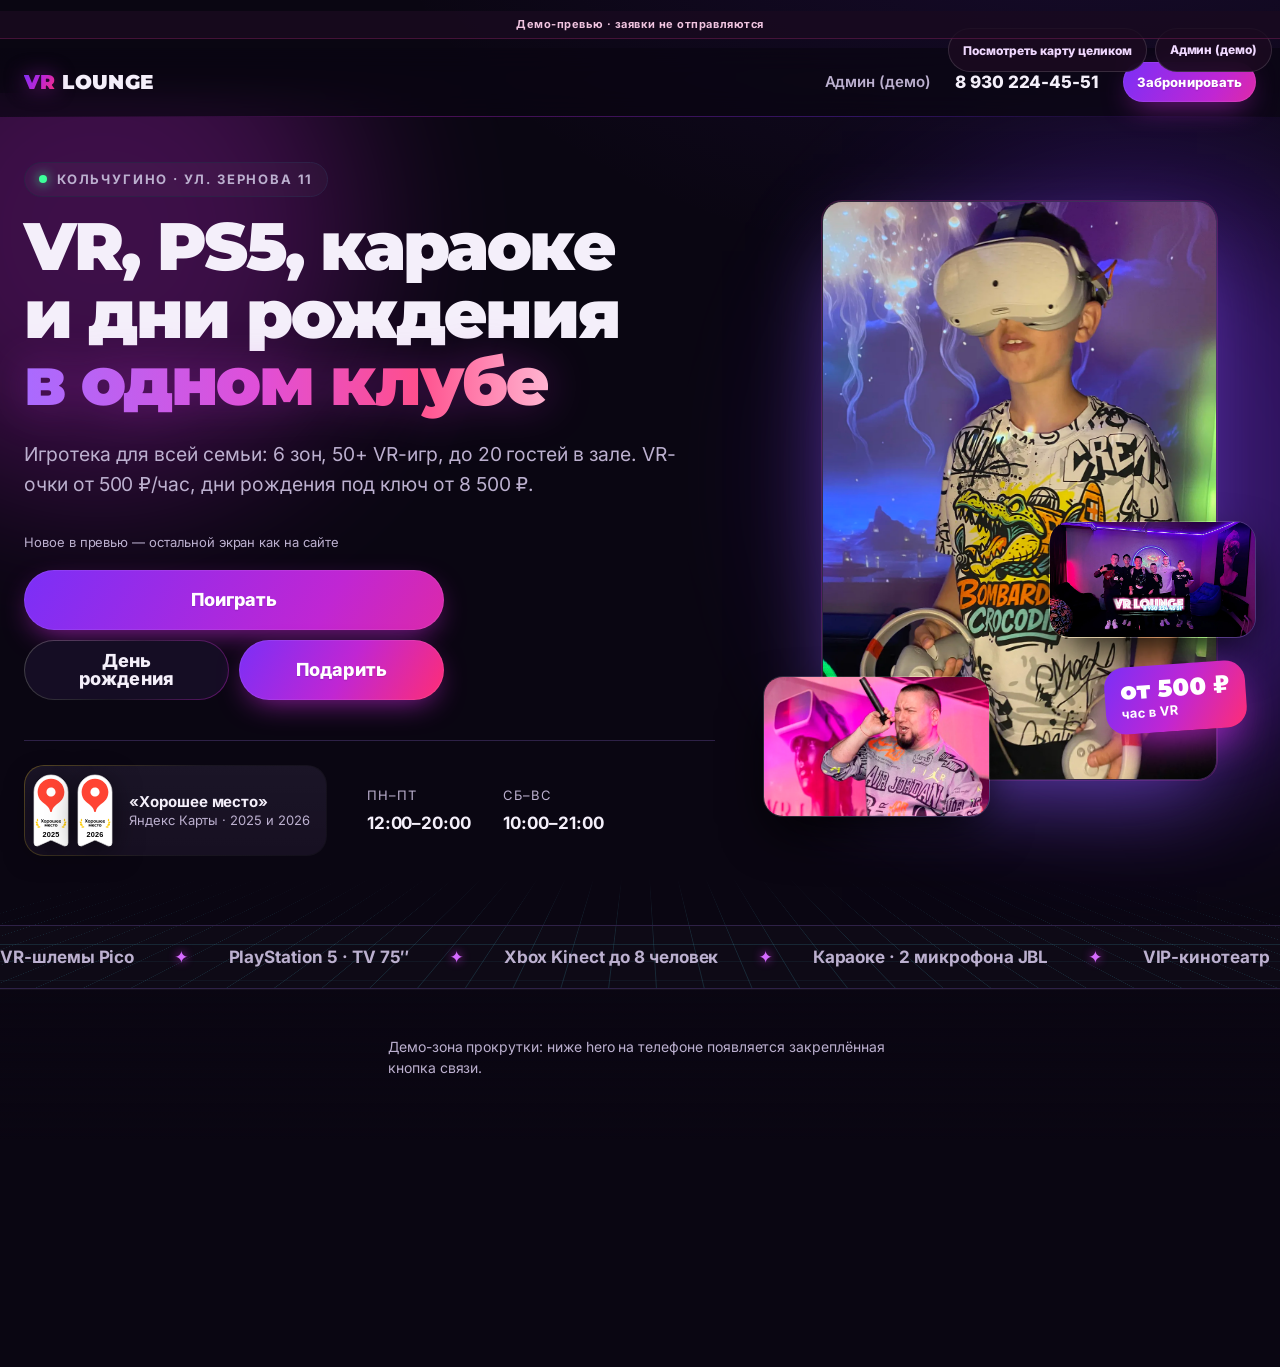
==== commit 3aedd183: "fix(gift): polish recipient label, demo name, amount chips Drop «(необязательно)» from the recipient" ====
--- a/preview/gift-card-mockup/index.html
+++ b/preview/gift-card-mockup/index.html
@@ -144,7 +144,7 @@
                         <div class="vrl-gift__amount"><b data-vrl-amount id="card-amount">3 000</b> <span>₽</span></div>
                         <div class="vrl-gift__holder">
                           <div class="vrl-gift__label">ТОЛЬКО ДЛЯ ВАС</div>
-                          <div class="vrl-gift__name is-placeholder" data-vrl-name id="card-recipient"><span class="given">ИМЯ ПОЛУЧАТЕЛЯ</span></div>
+                          <div class="vrl-gift__name" data-vrl-name id="card-recipient"><span class="given">ДАВИД МИКЕЛАНДЖЕЛОВИЧ</span><span class="family">БУОНОРОТТИ</span></div>
                         </div>
                       </div>
                       <div class="vrl-gift__micro">ДРУГОЕ ИЗМЕРЕНИЕ</div>
@@ -207,8 +207,8 @@
             <p class="field__err" id="phone-error" role="alert"></p>
           </div>
           <div class="field">
-            <label for="gift-recipient-input">Имя получателя <small>(необязательно)</small></label>
-            <input id="gift-recipient-input" type="text" maxlength="70" placeholder="Например, Александр Васильевич Лобанов" autocomplete="name" value="" aria-describedby="recipient-hint">
+            <label for="gift-recipient-input">Имя получателя</label>
+            <input id="gift-recipient-input" type="text" maxlength="70" placeholder="ДАВИД МИКЕЛАНДЖЕЛОВИЧ БУОНОРОТТИ" autocomplete="name" value="" aria-describedby="recipient-hint">
             <small id="recipient-hint">Порядок: имя, отчество, фамилия</small>
           </div>
         </form>
--- a/preview/gift-card-mockup/css/preview-gift.css
+++ b/preview/gift-card-mockup/css/preview-gift.css
@@ -93,7 +93,7 @@
 .amount-btn{width:48px;min-height:48px;border-radius:12px;border:1px solid var(--line);background:#ffffff0a;color:var(--tx);font-size:22px;cursor:pointer}
 .amount-input{flex:1;text-align:center;font-weight:800;font-size:18px;font-variant-numeric:tabular-nums}
 .chips{display:flex;flex-wrap:wrap;gap:6px;margin-top:8px}
-.chip{padding:7px 10px;border-radius:99px;border:1px solid var(--line);background:#ffffff08;font-size:12px;font-weight:700;cursor:pointer;font-family:inherit;color:var(--tx)}
+.chip{padding:7px 10px;border-radius:10px;border:1px solid var(--line);background:#ffffff08;font-size:12px;font-weight:700;cursor:pointer;font-family:inherit;color:var(--tx)}
 .chip[aria-pressed="true"]{border-color:var(--acc);background:#ff3ea522;color:#ffd4ec}
 .gift-success{display:none;text-align:left;padding:8px 0 12px}
 .gift-success.is-visible,.gift-success:not([hidden]){display:block}
--- a/preview/gift-card-mockup/css/vrl-gift.css
+++ b/preview/gift-card-mockup/css/vrl-gift.css
@@ -201,11 +201,9 @@
 .vrl-gift__name .family{
   display:block;width:100%;text-align:right;font-size:4.15cqw;font-weight:750;margin-top:.9cqw;white-space:nowrap;
 }
-.vrl-gift__name.is-placeholder{opacity:.55;text-align:left}
-.vrl-gift__name.is-placeholder .given{
-  display:block;text-align:left;font-size:2.4cqw;font-weight:500;white-space:nowrap;
-}
-.vrl-gift__name.is-placeholder .family{display:none}
+.vrl-gift__name.is-placeholder{opacity:.72}
+.vrl-gift__name.is-placeholder .given,
+.vrl-gift__name.is-placeholder .family{text-align:right}
 .vrl-gift__bottom{
   position:absolute;left:auto;right:6.5%;bottom:7.5%;z-index:4;
   display:flex;justify-content:flex-end;align-items:center;
